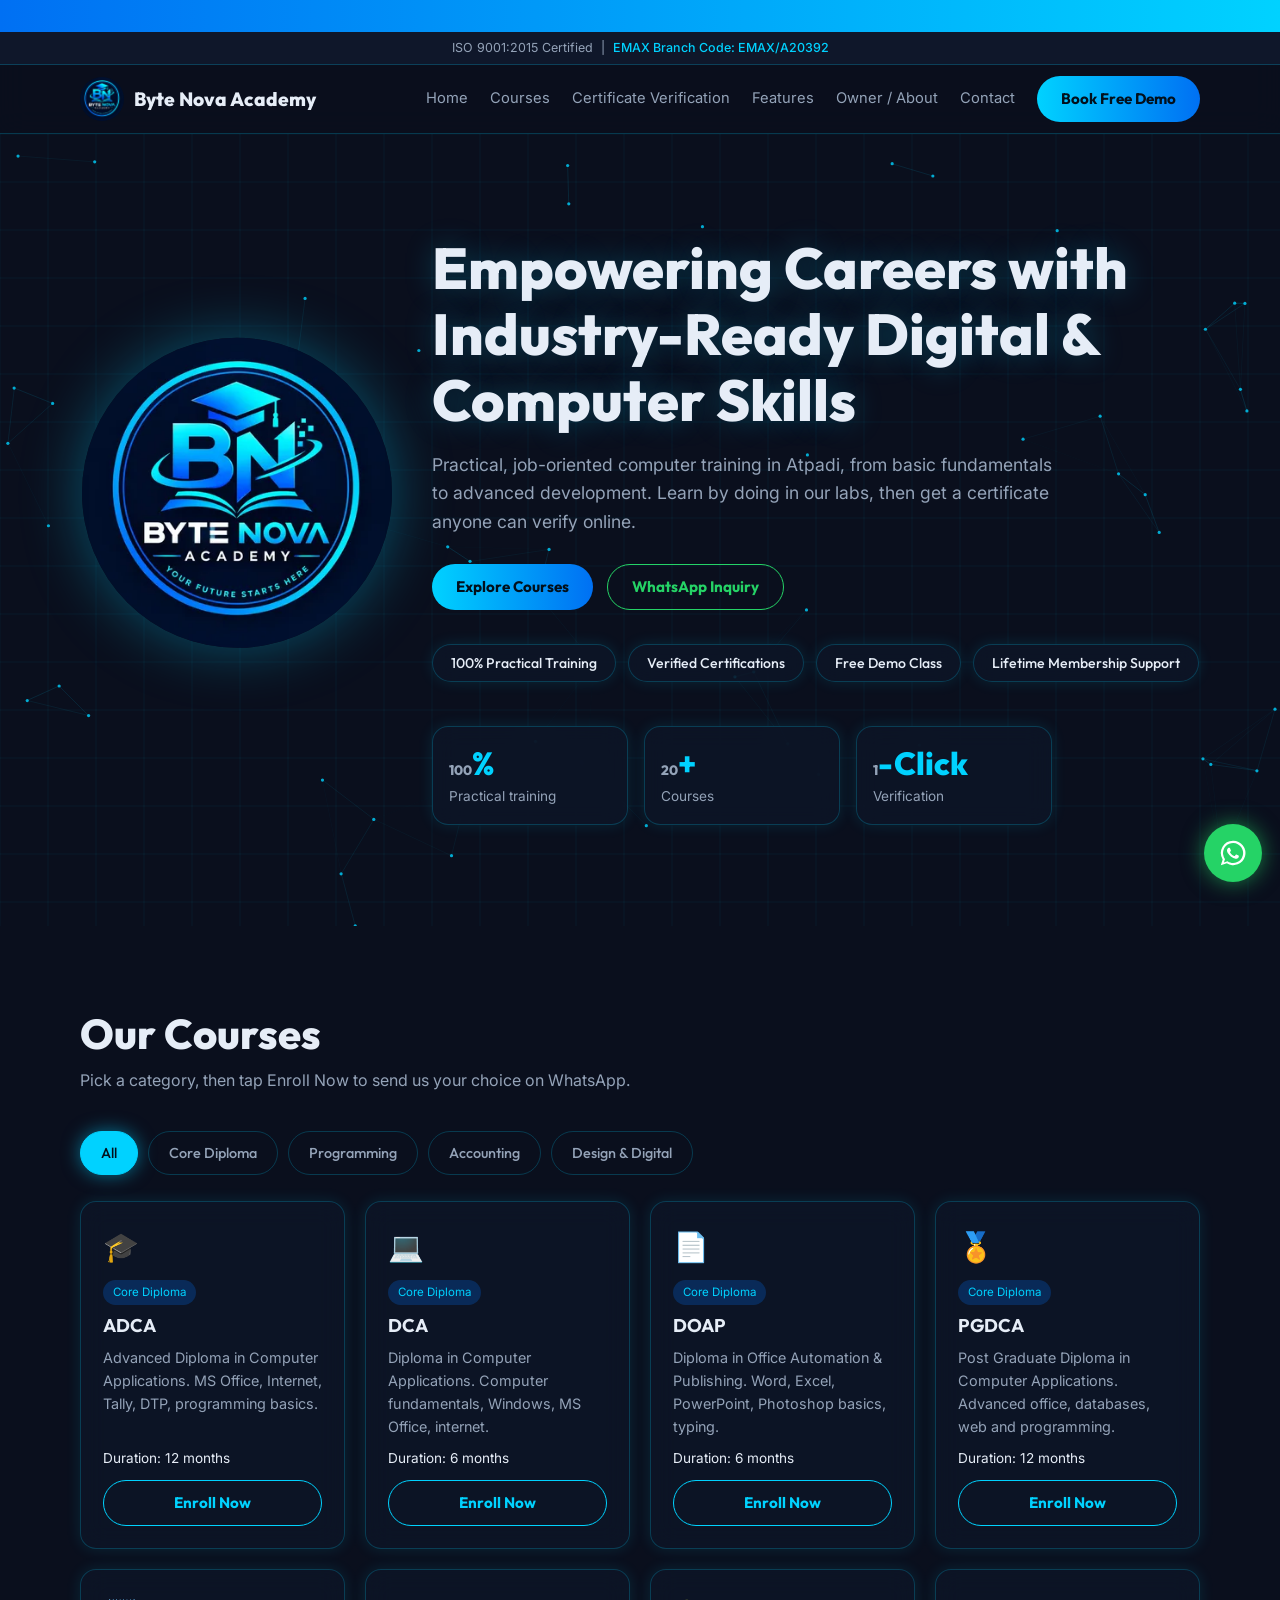
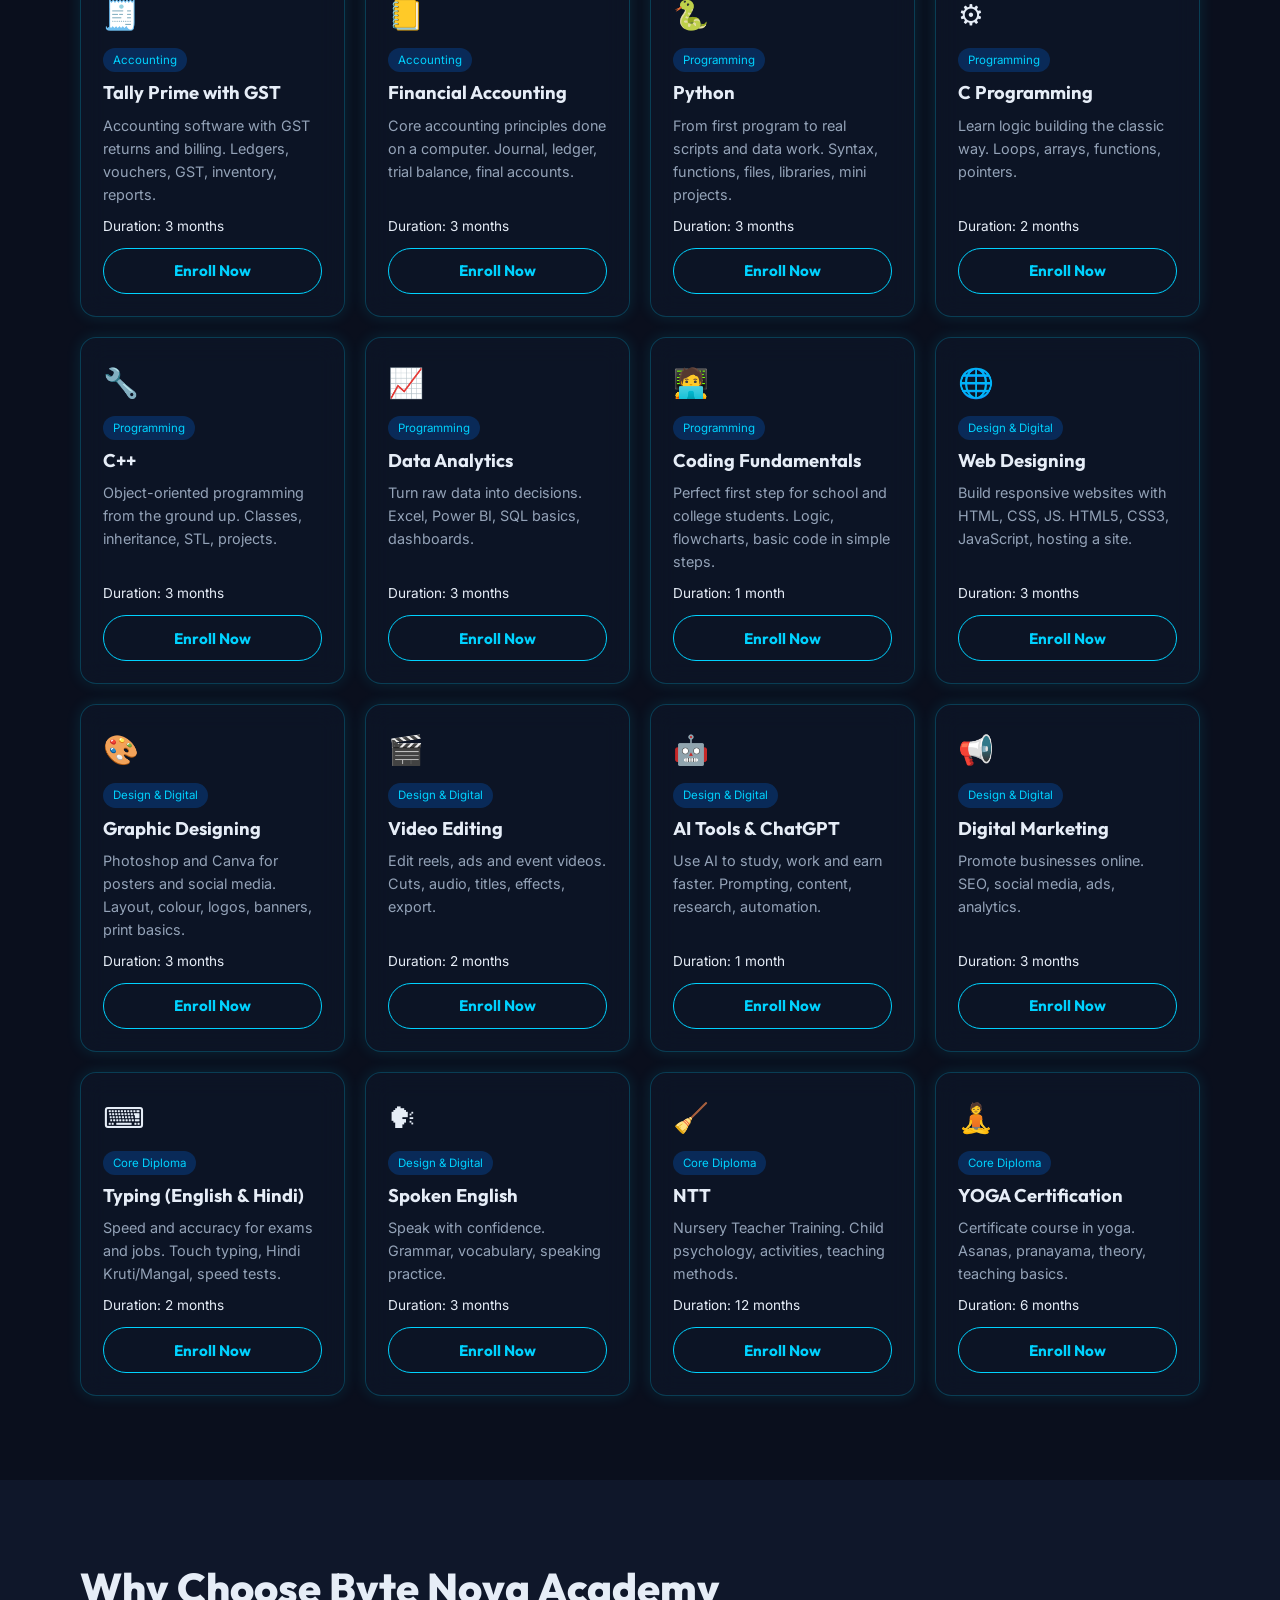
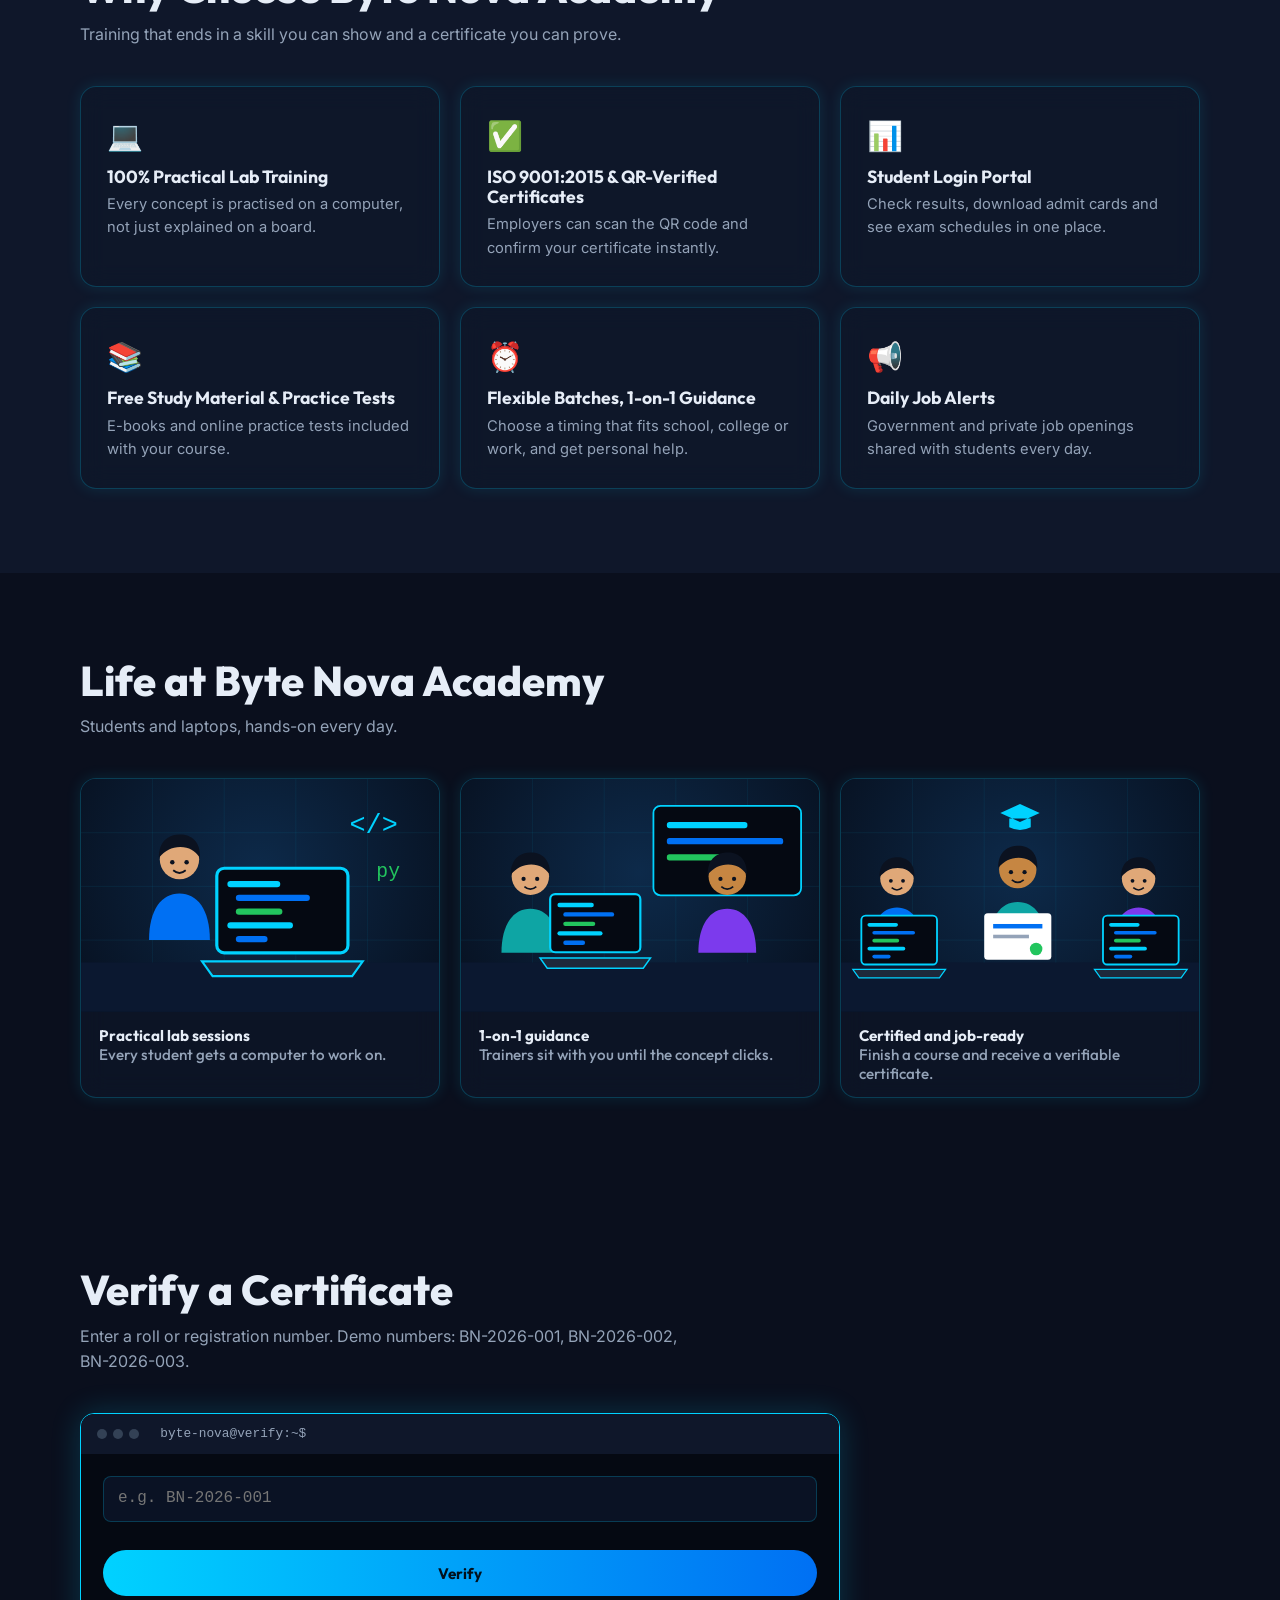
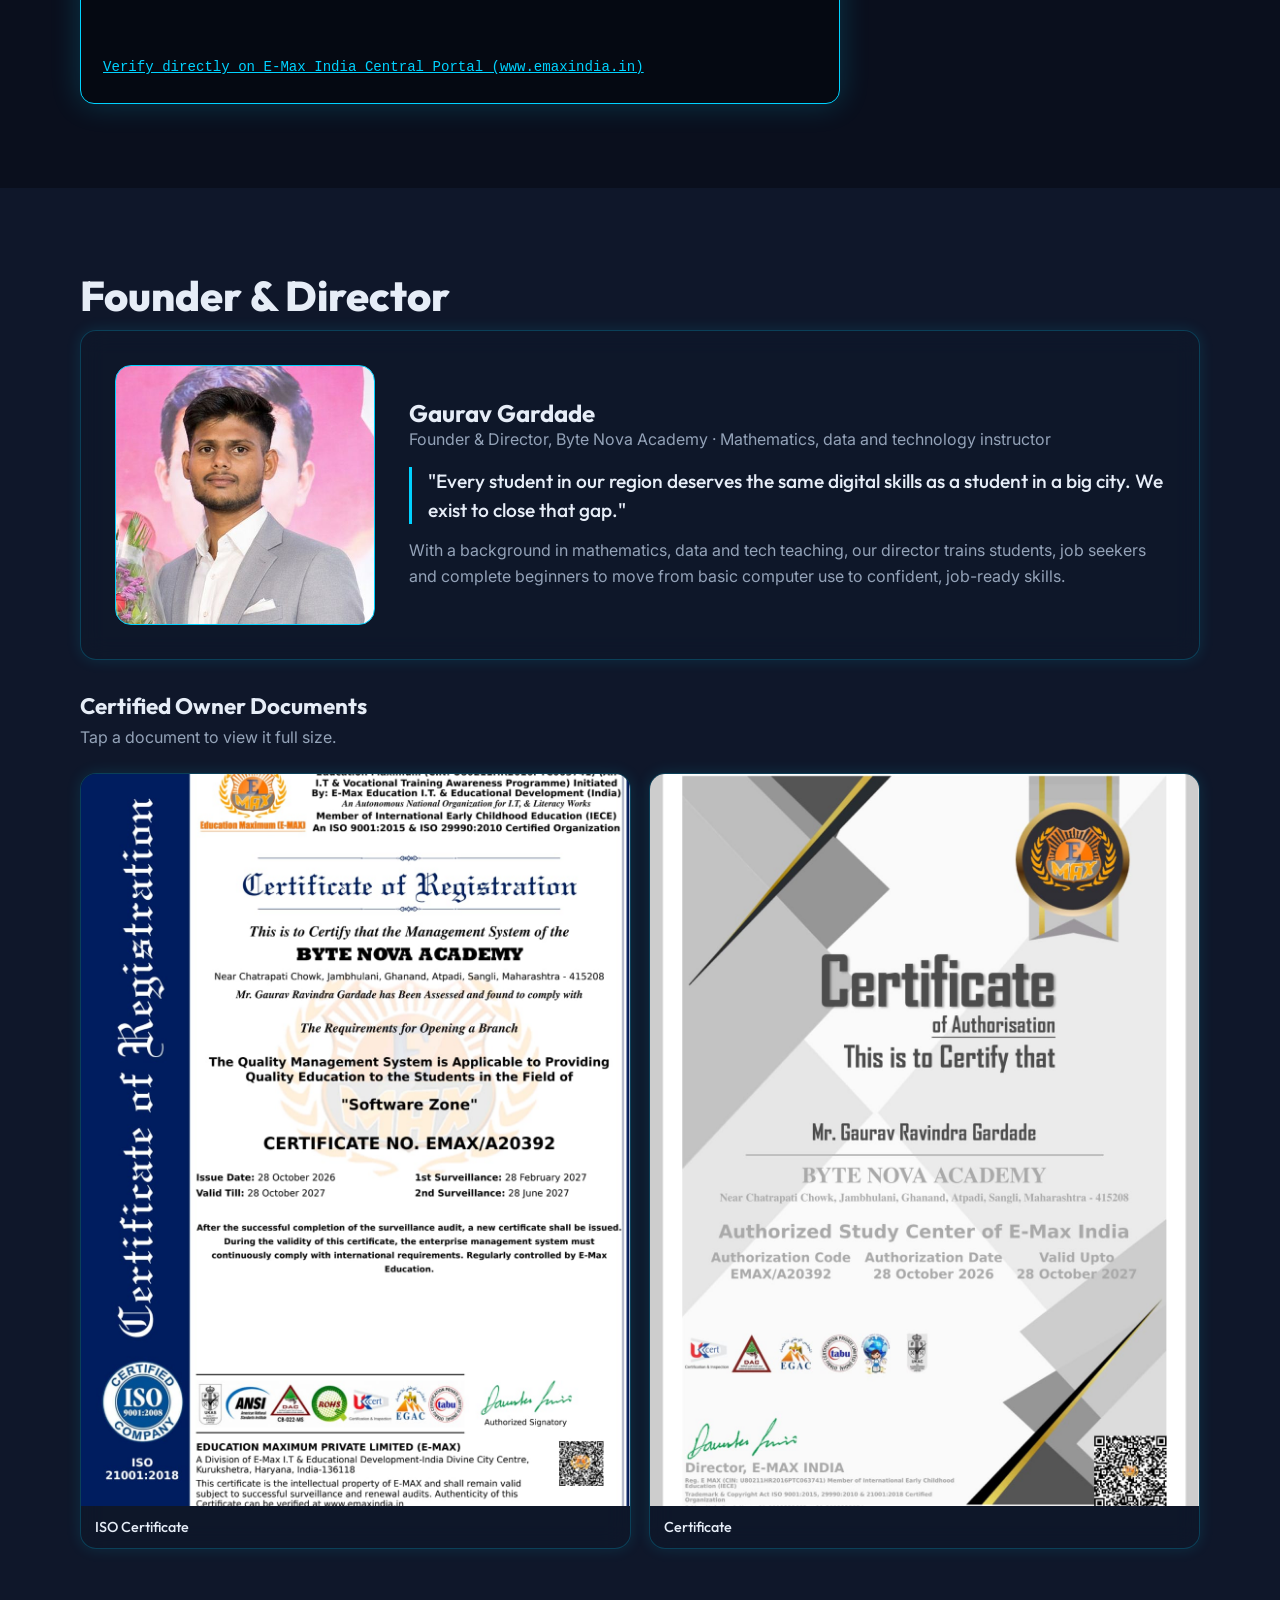
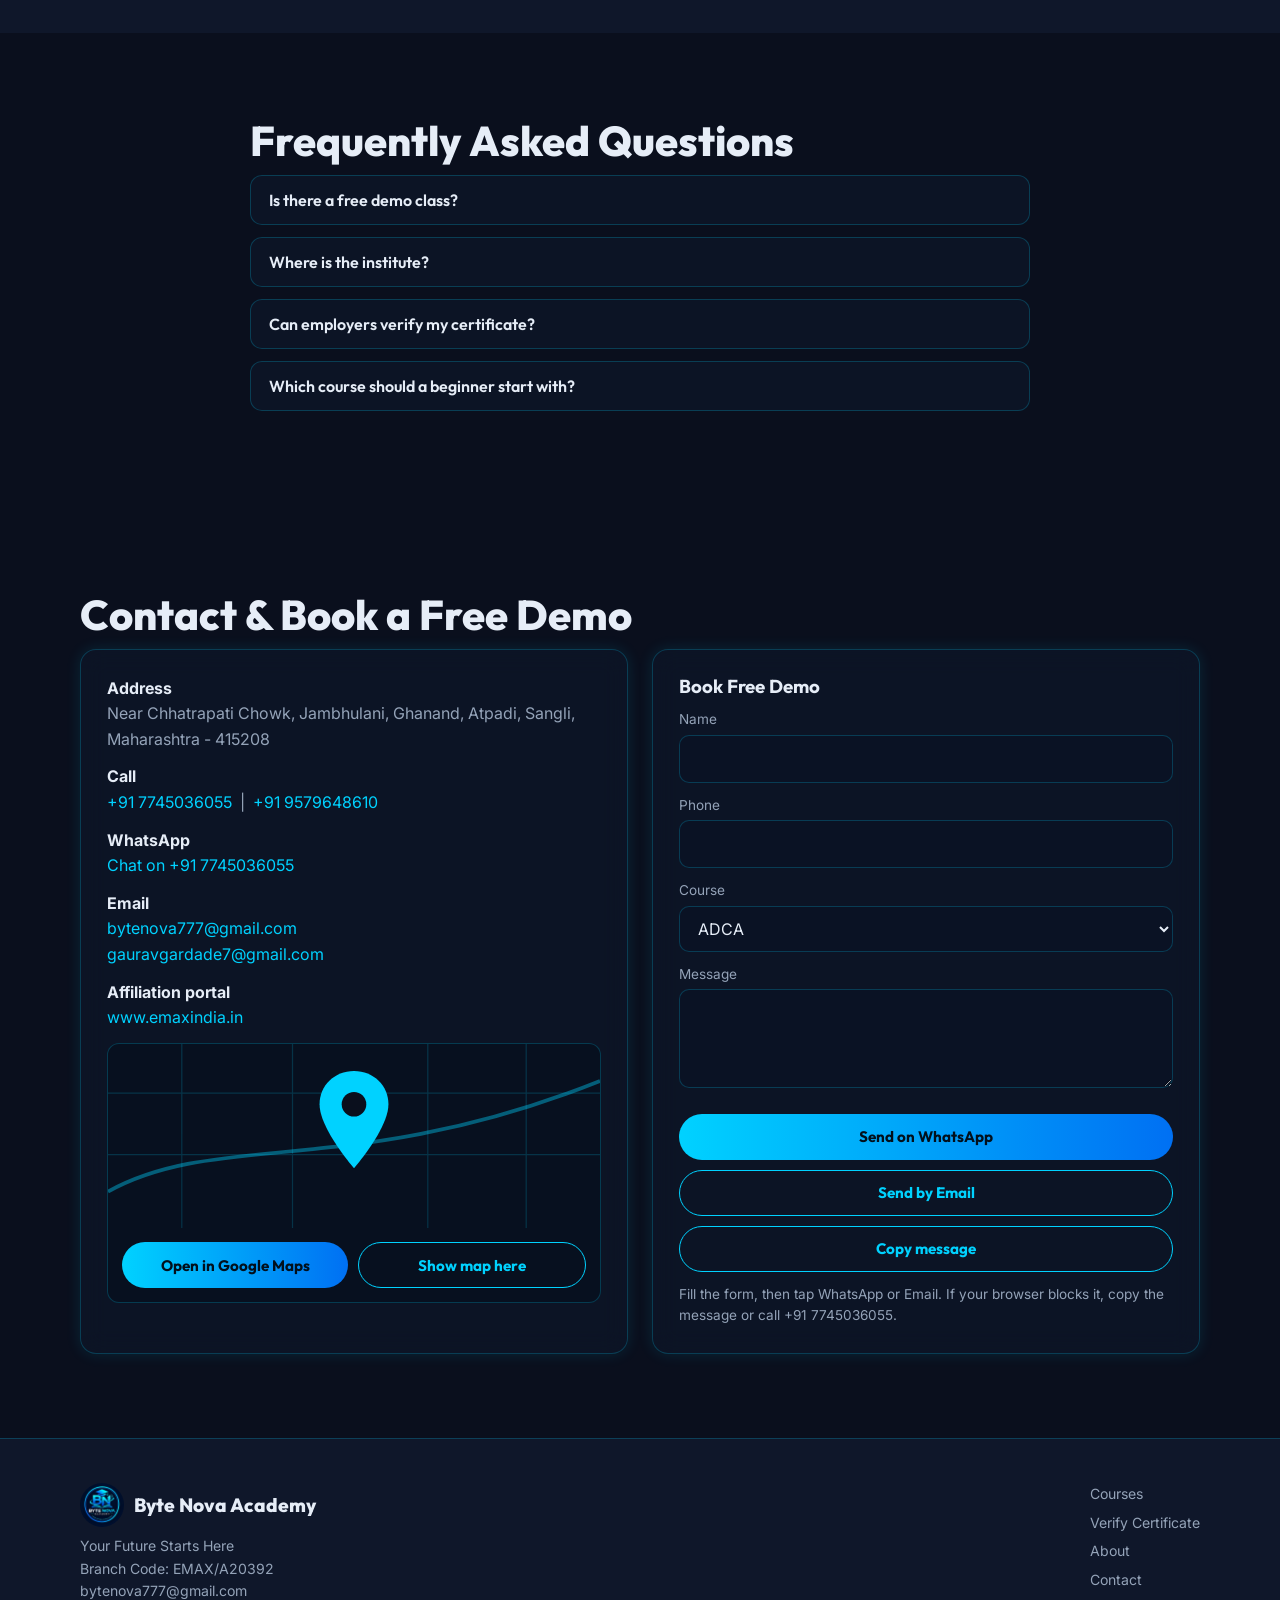
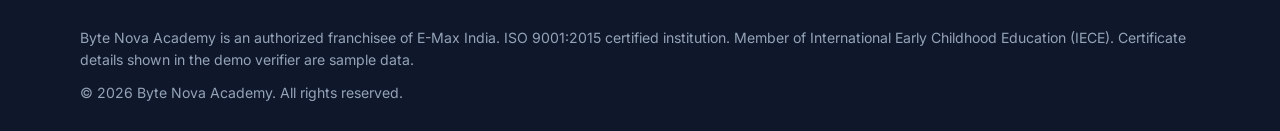
==== index.html @ 03ef6d71 "Update index.html" ====
<!DOCTYPE html>
<html lang="en">
<head>
<meta charset="utf-8">
<meta name="viewport" content="width=device-width, initial-scale=1">
<title>Byte Nova Academy | Computer Courses in Atpadi, Sangli</title>
<meta name="description" content="Byte Nova Academy, authorized E-Max India franchisee in Atpadi, Sangli. ADCA, DCA, Tally, Python, Web Design, Digital Marketing and more. Free demo class.">
<meta name="robots" content="index, follow, max-image-preview:large">
<meta name="keywords" content="Byte Nova Academy, computer institute Atpadi, computer classes Sangli, ADCA, DCA, Tally GST course, Python course, web designing, E-Max India franchise, EMAX/A20392">
<meta name="author" content="Byte Nova Academy">
<meta name="geo.region" content="IN-MH"><meta name="geo.placename" content="Atpadi, Sangli">
<meta name="theme-color" content="#0a0f1d">
<!-- GOOGLE SEARCH CONSOLE: paste the content value from Search Console > Add property > URL prefix > HTML tag -->
<meta name="google-site-verification" content="Pr7QEl2_Z40V494Vmo86W4ati4UQ3uqjABa7WLPa0KI">
<!-- SITE URL is set to your live GitHub Pages address -->
<link rel="canonical" href="https://web-universe7.github.io/byte_nova_academy/">
<meta property="og:type" content="website"><meta property="og:site_name" content="Byte Nova Academy">
<meta property="og:title" content="Byte Nova Academy | Computer Courses in Atpadi, Sangli">
<meta property="og:description" content="ADCA, DCA, Tally, Python, Web Design, Digital Marketing. Free demo class. Authorized E-Max India franchisee.">
<meta property="og:url" content="https://web-universe7.github.io/byte_nova_academy/"><meta property="og:image" content="https://web-universe7.github.io/byte_nova_academy/images/logo.png">
<meta name="twitter:card" content="summary_large_image">
<script type="application/ld+json">{"@context":"https://schema.org","@type":"EducationalOrganization","name":"Byte Nova Academy","alternateName":"E-Max India Branch EMAX/A20392","url":"https://web-universe7.github.io/byte_nova_academy/","logo":"https://web-universe7.github.io/byte_nova_academy/images/logo.png","image":"https://web-universe7.github.io/byte_nova_academy/images/logo.png","founder":{"@type":"Person","name":"Gaurav Gardade","jobTitle":"Founder & Director"},"slogan":"Your Future Starts Here","email":"bytenova777@gmail.com","telephone":["+917745036055","+919579648610"],"address":{"@type":"PostalAddress","streetAddress":"Near Chhatrapati Chowk, Jambhulani, Ghanand","addressLocality":"Atpadi","addressRegion":"Maharashtra","postalCode":"415208","addressCountry":"IN"},"areaServed":["Atpadi","Sangli","Maharashtra"],"sameAs":["https://www.emaxindia.in"]}</script>
<!-- BING WEBMASTER (optional): paste code from Bing Webmaster Tools > Add site > HTML Meta Tag -->
<meta name="msvalidate.01" content="PASTE-YOUR-BING-CODE-HERE">
<meta name="format-detection" content="telephone=yes">
<link rel="alternate" hreflang="en-in" href="https://web-universe7.github.io/byte_nova_academy/">
<script type="application/ld+json">{"@context":"https://schema.org","@type":"FAQPage","mainEntity":[
{"@type":"Question","name":"Is there a free demo class at Byte Nova Academy?","acceptedAnswer":{"@type":"Answer","text":"Yes. Book a free demo class on WhatsApp at +91 7745036055."}},
{"@type":"Question","name":"Where is Byte Nova Academy located?","acceptedAnswer":{"@type":"Answer","text":"Near Chhatrapati Chowk, Jambhulani, Ghanand, Atpadi, Sangli, Maharashtra 415208."}},
{"@type":"Question","name":"Are the certificates verifiable?","acceptedAnswer":{"@type":"Answer","text":"Yes. Certificates are ISO 9001:2015 certified, carry a QR code and can be verified online with the E-Max India portal."}},
{"@type":"Question","name":"Which courses are available?","acceptedAnswer":{"@type":"Answer","text":"ADCA, DCA, DOAP, PGDCA, Tally Prime with GST, Python, C, C++, Web Designing, Graphic Designing, Digital Marketing, Typing, Spoken English, NTT and Yoga."}}]}</script>
<link rel="icon" type="image/png" href="[data-uri]">
<link rel="apple-touch-icon" href="images/logo.png">
<link rel="preconnect" href="https://fonts.googleapis.com">
<link href="https://fonts.googleapis.com/css2?family=Outfit:wght@400;500;700;800&family=Inter:wght@400;500&display=swap" rel="stylesheet">
<style>
/* ===== DESIGN TOKENS: edit colours here ===== */
:root{--founder:url("[data-uri]");--logo:url("[data-uri]");--bg:#0a0f1d;--bg2:#0f172a;--cyan:#00d2ff;--blue:#0070f3;--text:#e6edf7;--mute:#94a3b8;--glass:rgba(15,23,42,.65);--line:rgba(0,210,255,.22)}
*{box-sizing:border-box;margin:0}
html{scroll-behavior:smooth;scroll-padding-top:110px}
body{background:var(--bg);color:var(--text);font:16px/1.6 Inter,system-ui,sans-serif;overflow-x:hidden}
h1,h2,h3,.brand{font-family:Outfit,sans-serif;line-height:1.15}
a{color:inherit;text-decoration:none}
:focus-visible{outline:2px solid var(--cyan);outline-offset:3px}
.wrap{max-width:1160px;margin:0 auto;padding:0 20px}
section{padding:84px 0;position:relative}
.sec-title{font-size:clamp(1.8rem,4vw,2.6rem);font-weight:800;margin-bottom:10px}
.sec-sub{color:var(--mute);max-width:620px;margin-bottom:38px}
.glass{background:var(--glass);backdrop-filter:blur(12px);-webkit-backdrop-filter:blur(12px);border:1px solid var(--line);border-radius:16px;box-shadow:0 0 15px rgba(0,210,255,.12);transition:box-shadow .3s,transform .3s,border-color .3s}
.glass:hover{box-shadow:0 0 28px rgba(0,210,255,.35);border-color:var(--cyan);transform:translateY(-4px)}
.btn{display:inline-flex;align-items:center;justify-content:center;min-height:46px;padding:0 24px;border-radius:999px;font:700 .95rem Outfit,sans-serif;cursor:pointer;border:1px solid var(--cyan);color:var(--cyan);background:transparent;transition:box-shadow .3s,background .3s,color .3s}
.btn:hover{box-shadow:0 0 22px rgba(0,210,255,.55)}
.btn.solid{background:linear-gradient(90deg,var(--cyan),var(--blue));color:#02101c;border:0}
.btn.wa{border-color:#25d366;color:#25d366}.btn.wa:hover{box-shadow:0 0 22px rgba(37,211,102,.5)}
/* Announcement ticker */
.ticker{background:linear-gradient(90deg,var(--blue),var(--cyan));color:#02101c;font:700 .85rem Outfit;overflow:hidden;white-space:nowrap;padding:7px 0}
.ticker span{display:inline-block;padding-left:100%;animation:tick 22s linear infinite}
@keyframes tick{to{transform:translateX(-100%)}}
/* Navbar */
header{position:sticky;top:0;z-index:50;background:rgba(10,15,29,.7);backdrop-filter:blur(14px);-webkit-backdrop-filter:blur(14px);border-bottom:1px solid var(--line)}
.nav{display:flex;align-items:center;justify-content:space-between;height:68px;gap:16px}
.brand{display:flex;align-items:center;gap:10px;font-weight:800;font-size:1.2rem}
/* LOGO: images/logo.png (swap the file to change it everywhere) */
.logo{width:44px;height:44px;border-radius:50%;background:var(--logo) center/cover no-repeat;flex:none;display:inline-block;transition:box-shadow .3s}
.brand:hover .logo{box-shadow:0 0 20px var(--cyan)}
.links{display:flex;gap:22px;align-items:center;font-size:.92rem;color:var(--mute)}
.links a:hover{color:var(--cyan)}
.burger{display:none;background:none;border:1px solid var(--line);color:var(--cyan);width:44px;height:44px;border-radius:10px;font-size:1.3rem;cursor:pointer}
.badges{background:var(--bg2);border-bottom:1px solid var(--line);font-size:.78rem;color:var(--mute);text-align:center;padding:6px 10px}
.badges b{color:var(--cyan);font-weight:500}
@media(max-width:900px){.burger{display:block}.links{display:none;position:absolute;top:68px;left:0;right:0;flex-direction:column;align-items:stretch;background:var(--bg2);padding:16px 20px;border-bottom:1px solid var(--line)}.links.open{display:flex}.links a{padding:10px 0}}
/* Hero */
.hero{min-height:88vh;display:flex;align-items:center;overflow:hidden}
#grid{position:absolute;inset:0;width:100%;height:100%;z-index:0}
.hero .wrap{position:relative;z-index:1}
.emblem{background:var(--logo) center/cover no-repeat;position:absolute;left:20px;top:50%;width:310px;height:310px;border-radius:50%;transform:translateY(-62%);box-shadow:0 0 60px rgba(0,210,255,.35);animation:efloat 6s ease-in-out infinite}
@keyframes efloat{50%{transform:translateY(-68%)}}
@media(max-width:1100px){.emblem{display:none}}
@media(min-width:1101px){.hero .wrap{padding-left:370px}}
.hero h1,.hero p{position:relative}
.hero h1{font-size:clamp(2.2rem,5vw,3.6rem);font-weight:800;max-width:720px;margin-bottom:18px;text-shadow:0 0 30px rgba(0,210,255,.25)}
.hero p{color:var(--mute);max-width:620px;font-size:1.1rem;margin-bottom:28px}
.cta{display:flex;gap:14px;flex-wrap:wrap;margin-bottom:34px}
.pills{display:flex;flex-wrap:wrap;gap:12px}
.pill{padding:9px 18px;border-radius:999px;font:500 .88rem Outfit;animation:float 5s ease-in-out infinite}
.pill:nth-child(2){animation-delay:-1.2s}.pill:nth-child(3){animation-delay:-2.4s}.pill:nth-child(4){animation-delay:-3.6s}
@keyframes float{50%{transform:translateY(-8px)}}
.stats{display:grid;grid-template-columns:repeat(3,1fr);gap:16px;margin-top:44px;max-width:620px}
.stat{padding:16px}.stat b{display:block;font:800 2rem Outfit;color:var(--cyan)}.stat span{color:var(--mute);font-size:.85rem}
/* Courses */
.tabs{display:flex;flex-wrap:wrap;gap:10px;margin-bottom:26px}
.tab{min-height:44px;padding:0 20px;border-radius:999px;border:1px solid var(--line);background:transparent;color:var(--mute);font:500 .9rem Outfit;cursor:pointer;transition:.25s}
.tab:hover{color:var(--cyan)}.tab.on{background:var(--cyan);color:#02101c;border-color:var(--cyan);box-shadow:0 0 18px rgba(0,210,255,.5)}
.cards{display:grid;grid-template-columns:repeat(auto-fill,minmax(260px,1fr));gap:20px}
.course{padding:22px;display:flex;flex-direction:column;gap:10px}
.course.hide{display:none}
.ico{font-size:1.8rem}
.course h3{font-size:1.15rem}
.badge{align-self:flex-start;font-size:.72rem;padding:3px 10px;border-radius:999px;background:rgba(0,112,243,.25);color:var(--cyan)}
.course p{color:var(--mute);font-size:.9rem;flex:1}
.dur{font-size:.85rem;color:var(--text)}
/* Features */
.feat{display:grid;grid-template-columns:repeat(auto-fit,minmax(280px,1fr));gap:20px}
.feat .glass{padding:26px}.feat h3{margin:8px 0 6px;font-size:1.1rem}.feat p{color:var(--mute);font-size:.92rem}
/* Verify terminal */
.term{max-width:760px;background:#050912;border:1px solid var(--cyan);border-radius:14px;box-shadow:0 0 30px rgba(0,210,255,.2);overflow:hidden;font-family:ui-monospace,Menlo,Consolas,monospace}
.term-bar{background:var(--bg2);padding:10px 16px;font-size:.8rem;color:var(--mute);display:flex;gap:6px;align-items:center}
.dot{width:10px;height:10px;border-radius:50%;background:#334155}
.term-body{padding:22px}
.term form{display:flex;gap:10px;flex-wrap:wrap}
.term input{flex:1;min-width:200px;min-height:46px;background:#0a1224;border:1px solid var(--line);border-radius:8px;color:var(--cyan);padding:0 14px;font:inherit}
#vout{margin-top:20px;min-height:24px;font-size:.92rem}
.ok{border:1px solid #22c55e;border-radius:10px;padding:18px;position:relative;animation:pop .4s}
@keyframes pop{from{opacity:0;transform:scale(.97)}}
.ok .tag{display:inline-block;background:#22c55e;color:#02140a;font-weight:700;padding:3px 12px;border-radius:999px;margin-bottom:10px}
.ok dl{display:grid;grid-template-columns:130px 1fr;gap:6px 12px}.ok dt{color:var(--mute)}
.qr{position:absolute;right:16px;top:16px;width:64px;height:64px;border:2px dashed #22c55e;display:grid;place-items:center;font-size:.6rem;color:#22c55e;transform:rotate(-8deg)}
.err{color:#f87171}
.fallback{display:inline-block;margin-top:16px;color:var(--cyan);font-size:.88rem;text-decoration:underline}
/* Founder */
.founder{display:grid;grid-template-columns:260px 1fr;gap:34px;padding:34px;align-items:center}
/* PHOTO: replace .photo with <img src="images/founder.jpg" alt="Founder" class="photo"> */
.photo{width:100%;aspect-ratio:1;border-radius:16px;border:1px solid var(--cyan);background:linear-gradient(135deg,#0f172a,#0b2a4a);display:grid;place-items:center;color:var(--mute);font-size:.85rem;text-align:center;object-fit:cover}
.founder blockquote{font:500 1.2rem/1.5 Outfit;margin:14px 0;border-left:3px solid var(--cyan);padding-left:16px}
.founder p{color:var(--mute)}
@media(max-width:720px){.founder{grid-template-columns:1fr}.photo{max-width:240px}}
/* Contact */
.contact{display:grid;grid-template-columns:1fr 1fr;gap:24px}
@media(max-width:860px){.contact{grid-template-columns:1fr}}
.contact .glass{padding:26px}
.info p{margin-bottom:12px;color:var(--mute)}.info b{color:var(--text)}.info a{color:var(--cyan)}
.map{width:100%;height:220px;border:0;border-radius:12px;margin-top:10px;filter:invert(.9) hue-rotate(180deg)}
label{display:block;font-size:.85rem;color:var(--mute);margin:12px 0 4px}
.f{width:100%;min-height:46px;background:#0a1224;border:1px solid var(--line);border-radius:10px;color:var(--text);padding:10px 14px;font:inherit}
.f:focus{border-color:var(--cyan);box-shadow:0 0 12px rgba(0,210,255,.3);outline:0}
form .btn{margin-top:18px;width:100%}
.mapcard{margin-top:10px;border:1px solid var(--line);border-radius:12px;background:#07101f;overflow:hidden}.mapcard svg{display:block;width:100%;height:auto}.mapcard iframe{display:block;width:100%;height:240px;border:0}.mapbtns{display:flex;gap:10px;flex-wrap:wrap;padding:14px}.mapbtns .btn{flex:1;min-width:150px}
.faq details{background:var(--glass);border:1px solid var(--line);border-radius:12px;margin-bottom:12px;padding:0 18px}.faq summary{cursor:pointer;min-height:48px;display:flex;align-items:center;font:600 1rem Outfit}.faq details[open]{border-color:var(--cyan)}.faq p{color:var(--mute);padding-bottom:16px}

/* Owner documents */
.docs{margin-top:34px}.docs h3{font-size:1.4rem;margin-bottom:6px}.docs .sec-sub{margin-bottom:22px}
.docgrid{display:grid;grid-template-columns:repeat(auto-fit,minmax(210px,1fr));gap:18px}
.doc{padding:0;overflow:hidden;cursor:pointer;text-align:left;color:inherit;font:inherit;width:100%}
.doc .thumb{display:block;width:100%;aspect-ratio:3/4;object-fit:cover;background:#07101f}
.doc .ph{display:grid;place-items:center;aspect-ratio:3/4;padding:14px;text-align:center;font-size:.8rem;color:var(--mute);background:#07101f}
.doc span.cap{display:block;padding:12px 14px;font:500 .9rem Outfit;color:var(--text)}
.lb{position:fixed;inset:0;z-index:100;background:rgba(3,7,16,.92);display:none;align-items:center;justify-content:center;padding:20px}
.lb.open{display:flex}.lb img{max-width:min(94vw,900px);max-height:84vh;border:1px solid var(--cyan);border-radius:10px;box-shadow:0 0 40px rgba(0,210,255,.4)}
.lb button{position:absolute;min-width:46px;min-height:46px;border-radius:50%;border:1px solid var(--cyan);background:rgba(10,15,29,.85);color:var(--cyan);font-size:1.4rem;cursor:pointer}
.lb .x{top:16px;right:16px}.lb .pv{left:14px;top:50%}.lb .nx{right:14px;top:50%}
.lb p{position:absolute;bottom:18px;left:0;right:0;text-align:center;color:var(--text);font:500 .95rem Outfit}
/* Footer + FAB */
footer{border-top:1px solid var(--line);background:var(--bg2);padding:44px 0 28px;font-size:.88rem;color:var(--mute)}
.fgrid{display:flex;justify-content:space-between;gap:30px;flex-wrap:wrap;margin-bottom:24px}
footer a:hover{color:var(--cyan)}footer nav{display:flex;flex-direction:column;gap:6px}
.fab{position:fixed;right:18px;bottom:18px;width:58px;height:58px;border-radius:50%;background:#25d366;display:grid;place-items:center;z-index:60;box-shadow:0 0 22px rgba(37,211,102,.6);animation:pulse 2.4s infinite}
.fab svg{width:30px;height:30px;fill:#fff}
@keyframes pulse{50%{box-shadow:0 0 38px rgba(37,211,102,.95)}}

.gal{display:grid;grid-template-columns:repeat(auto-fit,minmax(280px,1fr));gap:20px}
.gal figure{overflow:hidden}.gal svg{display:block;width:100%;height:auto;background:radial-gradient(circle at 50% 40%,#0d2a4a,#07101f)}
.gal figcaption{padding:14px 18px;font:500 .95rem Outfit;color:var(--mute)}.gal figcaption b{color:var(--text);display:block}
/* Reveal */
.rv{opacity:0;transform:translateY(26px);transition:opacity .7s,transform .7s}.rv.in{opacity:1;transform:none}
@media(prefers-reduced-motion:reduce){*{animation:none!important;transition:none!important}.rv{opacity:1;transform:none}html{scroll-behavior:auto}}
</style>
</head>
<body>
<svg width="0" height="0" style="position:absolute" aria-hidden="true"><defs>
<symbol id="lap" viewBox="0 0 160 110"><rect x="18" y="4" width="124" height="80" rx="7" fill="#050912" stroke="#00d2ff" stroke-width="3"/><rect x="28" y="16" width="50" height="6" rx="3" fill="#00d2ff"/><rect x="36" y="29" width="70" height="6" rx="3" fill="#0070f3"/><rect x="36" y="42" width="44" height="6" rx="3" fill="#22c55e"/><rect x="28" y="55" width="62" height="6" rx="3" fill="#00d2ff"/><rect x="36" y="68" width="30" height="6" rx="3" fill="#0070f3"/><path d="M4 92h152l-10 14H14z" fill="#1e293b" stroke="#00d2ff" stroke-width="2"/></symbol>
<symbol id="stu" viewBox="0 0 100 130"><path d="M16 130c0-34 14-52 34-52s34 18 34 52z" fill="var(--sh,#0070f3)"/><circle cx="50" cy="40" r="22" fill="var(--sk,#e0a878)"/><path d="M27 38c0-20 12-26 24-26s23 8 22 26c-6-8-12-12-22-12s-17 4-24 12z" fill="#0b1220"/><circle cx="42" cy="43" r="2.500" fill="#0b1220"/><circle cx="58" cy="43" r="2.500" fill="#0b1220"/><path d="M43 52q7 6 14 0" stroke="#0b1220" stroke-width="2" fill="none"/></symbol>
</defs></svg>

<div class="ticker" aria-label="Announcement"><span>Admissions Open! Free Demo Classes Available. Enroll Now! &nbsp;&nbsp;&bull;&nbsp;&nbsp; Admissions Open! Free Demo Classes Available. Enroll Now!</span></div>

<header>
  <div class="badges">ISO 9001:2015 Certified &nbsp;|&nbsp; <b>EMAX Branch Code: EMAX/A20392</b></div>
  <div class="wrap nav">
    <a href="#home" class="brand"><span class="logo" role="img" aria-label="Byte Nova Academy logo"></span>Byte Nova Academy</a>
    <button class="burger" id="burger" aria-label="Open menu" aria-expanded="false">&#9776;</button>
    <nav class="links" id="links">
      <a href="#home">Home</a><a href="#courses">Courses</a><a href="#verify">Certificate Verification</a><a href="#features">Features</a><a href="#about">Owner / About</a><a href="#contact">Contact</a>
      <a href="#contact" class="btn solid">Book Free Demo</a>
    </nav>
  </div>
</header>

<main>
<section class="hero" id="home">
  <canvas id="grid" aria-hidden="true"></canvas>
  <div class="wrap">
    <div class="emblem" role="img" aria-label="Byte Nova Academy emblem"></div>
    <h1>Empowering Careers with Industry-Ready Digital &amp; Computer Skills</h1>
    <p>Practical, job-oriented computer training in Atpadi, from basic fundamentals to advanced development. Learn by doing in our labs, then get a certificate anyone can verify online.</p>
    <div class="cta">
      <a href="#courses" class="btn solid">Explore Courses</a>
      <!-- WHATSAPP NUMBER: change 917745036055 (country code + number, no +) -->
      <a href="https://wa.me/917745036055?text=Hi%20Byte%20Nova%20Academy" class="btn wa" target="_blank" rel="noopener">WhatsApp Inquiry</a>
    </div>
    <div class="pills">
      <span class="pill glass">100% Practical Training</span><span class="pill glass">Verified Certifications</span><span class="pill glass">Free Demo Class</span><span class="pill glass">Lifetime Membership Support</span>
    </div>
    <div class="stats">
      <div class="stat glass"><b><span data-n="100">0</span>%</b><span>Practical training</span></div>
      <div class="stat glass"><b><span data-n="20">0</span>+</b><span>Courses</span></div>
      <div class="stat glass"><b><span data-n="1">0</span>-Click</b><span>Verification</span></div>
    </div>
  </div>
</section>

<section id="courses">
  <div class="wrap">
    <h2 class="sec-title rv">Our Courses</h2>
    <p class="sec-sub rv">Pick a category, then tap Enroll Now to send us your choice on WhatsApp.</p>
    <div class="tabs rv" role="tablist" id="tabs">
      <button class="tab on" data-f="all">All</button><button class="tab" data-f="core">Core Diploma</button><button class="tab" data-f="prog">Programming</button><button class="tab" data-f="acc">Accounting</button><button class="tab" data-f="design">Design &amp; Digital</button>
    </div>
    <div class="cards" id="cards"></div>
  </div>
</section>

<section id="features" style="background:var(--bg2)">
  <div class="wrap">
    <h2 class="sec-title rv">Why Choose Byte Nova Academy</h2>
    <p class="sec-sub rv">Training that ends in a skill you can show and a certificate you can prove.</p>
    <div class="feat">
      <div class="glass rv"><span class="ico">&#128187;</span><h3>100% Practical Lab Training</h3><p>Every concept is practised on a computer, not just explained on a board.</p></div>
      <div class="glass rv"><span class="ico">&#9989;</span><h3>ISO 9001:2015 &amp; QR-Verified Certificates</h3><p>Employers can scan the QR code and confirm your certificate instantly.</p></div>
      <div class="glass rv"><span class="ico">&#128202;</span><h3>Student Login Portal</h3><p>Check results, download admit cards and see exam schedules in one place.</p></div>
      <div class="glass rv"><span class="ico">&#128218;</span><h3>Free Study Material &amp; Practice Tests</h3><p>E-books and online practice tests included with your course.</p></div>
      <div class="glass rv"><span class="ico">&#9200;</span><h3>Flexible Batches, 1-on-1 Guidance</h3><p>Choose a timing that fits school, college or work, and get personal help.</p></div>
      <div class="glass rv"><span class="ico">&#128226;</span><h3>Daily Job Alerts</h3><p>Government and private job openings shared with students every day.</p></div>
    </div>
  </div>
</section>

<section id="gallery">
  <div class="wrap">
    <h2 class="sec-title rv">Life at Byte Nova Academy</h2>
    <p class="sec-sub rv">Students and laptops, hands-on every day. <!-- PHOTOS: replace each <svg> below with <img src="images/lab1.jpg" alt="..." style="width:100%;display:block"> using your real lab photos --></p>
    <div class="gal">
      <figure class="glass rv">
        <svg viewBox="0 0 400 260" role="img" aria-label="Student coding on a laptop"><g stroke="#00d2ff" stroke-opacity=".08"><path d="M0 60h400M0 120h400M0 180h400M80 0v260M160 0v260M240 0v260M320 0v260"/></g>
        <rect x="0" y="205" width="400" height="55" fill="#0b1830"/><use href="#stu" x="60" y="50" width="100" height="130" style="--sh:#0070f3"/><use href="#lap" x="130" y="95" width="190" height="130"/><text x="300" y="60" fill="#00d2ff" font-size="30" font-family="monospace">&lt;/&gt;</text><text x="330" y="110" fill="#22c55e" font-size="22" font-family="monospace">py</text></svg>
        <figcaption><b>Practical lab sessions</b>Every student gets a computer to work on.</figcaption>
      </figure>
      <figure class="glass rv">
        <svg viewBox="0 0 400 260" role="img" aria-label="Teacher guiding a student"><g stroke="#00d2ff" stroke-opacity=".08"><path d="M0 60h400M0 120h400M0 180h400M80 0v260M160 0v260M240 0v260M320 0v260"/></g>
        <rect x="0" y="205" width="400" height="55" fill="#0b1830"/><rect x="215" y="30" width="165" height="100" rx="8" fill="#050912" stroke="#00d2ff" stroke-width="2"/><rect x="230" y="48" width="90" height="7" rx="3" fill="#00d2ff"/><rect x="230" y="66" width="130" height="7" rx="3" fill="#0070f3"/><rect x="230" y="84" width="70" height="7" rx="3" fill="#22c55e"/><use href="#stu" x="30" y="70" width="95" height="125" style="--sh:#0ea5a4"/><use href="#lap" x="85" y="125" width="130" height="90"/><use href="#stu" x="250" y="70" width="95" height="125" style="--sh:#7c3aed;--sk:#c68642"/></svg>
        <figcaption><b>1-on-1 guidance</b>Trainers sit with you until the concept clicks.</figcaption>
      </figure>
      <figure class="glass rv">
        <svg viewBox="0 0 400 260" role="img" aria-label="Students with laptops and a certificate"><g stroke="#00d2ff" stroke-opacity=".08"><path d="M0 60h400M0 120h400M0 180h400M80 0v260M160 0v260M240 0v260M320 0v260"/></g>
        <rect x="0" y="205" width="400" height="55" fill="#0b1830"/><use href="#stu" x="20" y="75" width="85" height="115" style="--sh:#0070f3"/><use href="#stu" x="150" y="60" width="95" height="130" style="--sh:#0ea5a4;--sk:#c68642"/><use href="#stu" x="290" y="75" width="85" height="115" style="--sh:#7c3aed"/><use href="#lap" x="10" y="150" width="110" height="75"/><use href="#lap" x="280" y="150" width="110" height="75"/><rect x="160" y="150" width="75" height="52" rx="4" fill="#fff"/><rect x="170" y="162" width="55" height="5" fill="#0070f3"/><rect x="170" y="174" width="40" height="4" fill="#94a3b8"/><circle cx="218" cy="190" r="7" fill="#22c55e"/><path d="M178 38l22-10 22 10-22 10zM188 44v10q12 6 24 0V44" fill="#00d2ff"/></svg>
        <figcaption><b>Certified and job-ready</b>Finish a course and receive a verifiable certificate.</figcaption>
      </figure>
    </div>
  </div>
</section>

<section id="verify">
  <div class="wrap">
    <h2 class="sec-title rv">Verify a Certificate</h2>
    <p class="sec-sub rv">Enter a roll or registration number. Demo numbers: BN-2026-001, BN-2026-002, BN-2026-003.</p>
    <div class="term rv">
      <div class="term-bar"><i class="dot"></i><i class="dot"></i><i class="dot"></i>&nbsp; byte-nova@verify:~$</div>
      <div class="term-body">
        <form id="vform">
          <input id="vin" placeholder="e.g. BN-2026-001" aria-label="Roll or certificate registration number" autocomplete="off" required>
          <button class="btn solid" type="submit">Verify</button>
        </form>
        <div id="vout" aria-live="polite"></div>
        <a class="fallback" href="https://www.emaxindia.in" target="_blank" rel="noopener">Verify directly on E-Max India Central Portal (www.emaxindia.in)</a>
      </div>
    </div>
  </div>
</section>

<section id="about" style="background:var(--bg2)">
  <div class="wrap">
    <h2 class="sec-title rv">Founder &amp; Director</h2>
    <div class="glass founder rv">
      <!-- PHOTO: images/founder.jpg is the same picture; swap the file or the --founder variable -->
      <div class="photo" role="img" aria-label="Gaurav, Founder and Director of Byte Nova Academy" style="background:var(--founder) center top/cover no-repeat"></div>
      <div>
        <h3 style="font-size:1.5rem">Gaurav Gardade</h3>
        <p>Founder &amp; Director, Byte Nova Academy &middot; Mathematics, data and technology instructor</p>
        <blockquote>"Every student in our region deserves the same digital skills as a student in a big city. We exist to close that gap."</blockquote>
        <!-- EDIT: replace this paragraph with the director's real credentials -->
        <p>With a background in mathematics, data and tech teaching, our director trains students, job seekers and complete beginners to move from basic computer use to confident, job-ready skills.</p>
      </div>
    </div>
    <!-- OWNER DOCUMENTS: files go in the images folder. Edit file names and captions in DOCS (script at the bottom) -->
    <div class="docs rv">
      <h3>Certified Owner Documents</h3>
      <p class="sec-sub">Tap a document to view it full size.</p>
      <div class="docgrid" id="docgrid"></div>
    </div>
  </div>
</section>

<section id="faq">
  <div class="wrap" style="max-width:820px">
    <h2 class="sec-title rv">Frequently Asked Questions</h2>
    <div class="faq rv">
      <details><summary>Is there a free demo class?</summary><p>Yes. Use the Book Free Demo form below or message us on WhatsApp at +91 7745036055.</p></details>
      <details><summary>Where is the institute?</summary><p>Near Chhatrapati Chowk, Jambhulani, Ghanand, Atpadi, Sangli, Maharashtra 415208.</p></details>
      <details><summary>Can employers verify my certificate?</summary><p>Yes. Enter your registration number in the verifier above, or use the E-Max India central portal at www.emaxindia.in.</p></details>
      <details><summary>Which course should a beginner start with?</summary><p>DCA or Coding Fundamentals are the usual starting points. We will guide you in your free demo.</p></details>
    </div>
  </div>
</section>

<section id="contact">
  <div class="wrap">
    <h2 class="sec-title rv">Contact &amp; Book a Free Demo</h2>
    <div class="contact">
      <div class="glass info rv">
        <p><b>Address</b><br>Near Chhatrapati Chowk, Jambhulani, Ghanand, Atpadi, Sangli, Maharashtra - 415208</p>
        <!-- PHONE NUMBERS: edit tel: and wa.me links -->
        <p><b>Call</b><br><a href="tel:+917745036055">+91 7745036055</a> &nbsp;|&nbsp; <a href="tel:+919579648610">+91 9579648610</a></p>
        <p><b>WhatsApp</b><br><a href="https://wa.me/917745036055?text=Hi%20Byte%20Nova%20Academy" target="_blank" rel="noopener">Chat on +91 7745036055</a></p>
        <p><b>Email</b><br><a href="mailto:bytenova777@gmail.com">bytenova777@gmail.com</a><br><a href="mailto:gauravgardade7@gmail.com">gauravgardade7@gmail.com</a></p>
        <p><b>Affiliation portal</b><br><a href="https://www.emaxindia.in" target="_blank" rel="noopener">www.emaxindia.in</a></p>
        <!-- MAP: edit MAPQ in the script for an exact pin (paste your Google Maps place name or address) -->
        <div class="mapcard" id="mapbox">
          <svg viewBox="0 0 400 150" aria-hidden="true"><g stroke="#00d2ff" stroke-opacity=".18" fill="none"><path d="M0 40h400M0 90h400M60 0v150M150 0v150M260 0v150M340 0v150"/><path d="M0 120C90 70 200 110 400 30" stroke-opacity=".4" stroke-width="3"/></g><path d="M200 22c-16 0-28 12-28 27 0 20 28 52 28 52s28-32 28-52c0-15-12-27-28-27z" fill="#00d2ff"/><circle cx="200" cy="49" r="10" fill="#0a0f1d"/></svg>
          <div class="mapbtns"><a class="btn solid" id="maplink" href="https://www.google.com/maps/search/?api=1&query=Atpadi+Sangli+Maharashtra" target="_blank" rel="noopener">Open in Google Maps</a><button class="btn" type="button" id="mapshow">Show map here</button></div>
        </div>
      </div>
      <form class="glass rv" id="demo">
        <h3>Book Free Demo</h3>
        <label for="n">Name</label><input class="f" id="n" required>
        <label for="p">Phone</label><input class="f" id="p" type="tel" pattern="[0-9+ ]{10,14}" required>
        <label for="c">Course</label><select class="f" id="c"></select>
        <label for="m">Message</label><textarea class="f" id="m" rows="3"></textarea>
        <a class="btn solid" id="wabtn" href="https://wa.me/917745036055" target="_blank" rel="noopener">Send on WhatsApp</a>
        <a class="btn" id="mailbtn" href="mailto:bytenova777@gmail.com" target="_blank" rel="noopener" style="margin-top:10px">Send by Email</a>
        <button class="btn" type="button" id="cp" style="margin-top:10px">Copy message</button>
        <p id="fb" aria-live="polite" style="margin-top:12px;font-size:.85rem;color:var(--mute)">Fill the form, then tap WhatsApp or Email. If your browser blocks it, copy the message or call +91 7745036055.</p>
      </form>
    </div>
  </div>
</section>
</main>

<footer>
  <div class="wrap">
    <div class="fgrid">
      <div><div class="brand" style="color:var(--text)"><span class="logo" role="img" aria-label="Byte Nova Academy logo"></span>Byte Nova Academy</div><p style="margin-top:8px">Your Future Starts Here<br>Branch Code: EMAX/A20392<br><a href="mailto:bytenova777@gmail.com">bytenova777@gmail.com</a></p></div>
      <nav><a href="#courses">Courses</a><a href="#verify">Verify Certificate</a><a href="#about">About</a><a href="#contact">Contact</a></nav>
    </div>
    <p>Byte Nova Academy is an authorized franchisee of E-Max India. ISO 9001:2015 certified institution. Member of International Early Childhood Education (IECE). Certificate details shown in the demo verifier are sample data.</p>
    <p style="margin-top:10px">&copy; <span id="yr"></span> Byte Nova Academy. All rights reserved.</p>
  </div>
</footer>

<a class="fab" href="https://wa.me/917745036055?text=Hi%20Byte%20Nova%20Academy" target="_blank" rel="noopener" aria-label="Chat on WhatsApp">
  <svg viewBox="0 0 32 32"><path d="M16 3a13 13 0 0 0-11 19.8L3 29l6.4-2A13 13 0 1 0 16 3zm0 23.7c-2 0-3.9-.6-5.5-1.600l-.4-.2-3.800 1.200 1.200-3.700-.3-.4A10.700 10.700 0 1 1 16 26.700zm5.900-8c-.3-.2-1.900-.9-2.200-1-.3-.1-.5-.2-.7.200-.2.300-.8 1-1 1.200-.2.200-.4.200-.7.100-1.900-.9-3.100-1.700-4.400-3.800-.3-.6.300-.5.900-1.700.1-.2 0-.4 0-.5l-1-2.300c-.3-.6-.5-.5-.7-.5h-.6c-.2 0-.5.100-.8.400-.3.300-1.100 1.100-1.100 2.600s1.100 3 1.300 3.200c.2.200 2.200 3.400 5.300 4.700 2 .8 2.700.9 3.700.7.600-.1 1.900-.8 2.100-1.500.3-.7.3-1.400.2-1.500-.1-.1-.3-.2-.6-.4z"/></svg>
</a>

<div class="lb" id="lb" role="dialog" aria-modal="true" aria-label="Document viewer">
  <button class="x" id="lbx" aria-label="Close">&times;</button><button class="pv" id="lbp" aria-label="Previous">&#8249;</button><button class="nx" id="lbn" aria-label="Next">&#8250;</button>
  <img id="lbi" alt=""><p id="lbc"></p>
</div>

<script>
/* ===== COURSE DATA: edit/add courses here. cat = core | prog | acc | design ===== */
const COURSES=[
["&#127891;","ADCA","core","Advanced Diploma in Computer Applications","12 months","MS Office, Internet, Tally, DTP, programming basics."],
["&#128187;","DCA","core","Diploma in Computer Applications","6 months","Computer fundamentals, Windows, MS Office, internet."],
["&#128196;","DOAP","core","Diploma in Office Automation & Publishing","6 months","Word, Excel, PowerPoint, Photoshop basics, typing."],
["&#127941;","PGDCA","core","Post Graduate Diploma in Computer Applications","12 months","Advanced office, databases, web and programming."],
["&#129534;","Tally Prime with GST","acc","Accounting software with GST returns and billing","3 months","Ledgers, vouchers, GST, inventory, reports."],
["&#128210;","Financial Accounting","acc","Core accounting principles done on a computer","3 months","Journal, ledger, trial balance, final accounts."],
["&#128013;","Python","prog","From first program to real scripts and data work","3 months","Syntax, functions, files, libraries, mini projects."],
["&#9881;","C Programming","prog","Learn logic building the classic way","2 months","Loops, arrays, functions, pointers."],
["&#128295;","C++","prog","Object-oriented programming from the ground up","3 months","Classes, inheritance, STL, projects."],
["&#128200;","Data Analytics","prog","Turn raw data into decisions","3 months","Excel, Power BI, SQL basics, dashboards."],
["&#129489;&#8205;&#128187;","Coding Fundamentals","prog","Perfect first step for school and college students","1 month","Logic, flowcharts, basic code in simple steps."],
["&#127760;","Web Designing","design","Build responsive websites with HTML, CSS, JS","3 months","HTML5, CSS3, JavaScript, hosting a site."],
["&#127912;","Graphic Designing","design","Photoshop and Canva for posters and social media","3 months","Layout, colour, logos, banners, print basics."],
["&#127916;","Video Editing","design","Edit reels, ads and event videos","2 months","Cuts, audio, titles, effects, export."],
["&#129302;","AI Tools & ChatGPT","design","Use AI to study, work and earn faster","1 month","Prompting, content, research, automation."],
["&#128226;","Digital Marketing","design","Promote businesses online","3 months","SEO, social media, ads, analytics."],
["&#9000;","Typing (English & Hindi)","core","Speed and accuracy for exams and jobs","2 months","Touch typing, Hindi Kruti/Mangal, speed tests."],
["&#128483;","Spoken English","design","Speak with confidence","3 months","Grammar, vocabulary, speaking practice."],
["&#129529;","NTT","core","Nursery Teacher Training","12 months","Child psychology, activities, teaching methods."],
["&#129496;","YOGA Certification","core","Certificate course in yoga","6 months","Asanas, pranayama, theory, teaching basics."]
];
const WA="917745036055";
const cards=document.getElementById("cards"),sel=document.getElementById("c");
COURSES.forEach(c=>{
  cards.insertAdjacentHTML("beforeend",`<article class="glass course rv" data-c="${c[2]}"><span class="ico">${c[0]}</span><span class="badge">${{core:"Core Diploma",prog:"Programming",acc:"Accounting",design:"Design & Digital"}[c[2]]}</span><h3>${c[1]}</h3><p>${c[3]}. ${c[5]}</p><span class="dur">Duration: ${c[4]}</span><a class="btn" href="https://wa.me/${WA}?text=${encodeURIComponent("Hi Byte Nova Academy, I want to enroll in "+c[1].replace(/&amp;/g,"&"))}" target="_blank" rel="noopener">Enroll Now</a></article>`);
  sel.insertAdjacentHTML("beforeend",`<option>${c[1]}</option>`);
});
document.getElementById("tabs").addEventListener("click",e=>{
  const t=e.target.closest(".tab");if(!t)return;
  document.querySelectorAll(".tab").forEach(b=>b.classList.toggle("on",b===t));
  document.querySelectorAll(".course").forEach(el=>el.classList.toggle("hide",t.dataset.f!=="all"&&el.dataset.c!==t.dataset.f));
});
/* Mobile menu */
const burger=document.getElementById("burger"),links=document.getElementById("links");
burger.onclick=()=>burger.setAttribute("aria-expanded",links.classList.toggle("open"));
links.addEventListener("click",e=>{if(e.target.tagName==="A")links.classList.remove("open")});
/* ===== MOCK CERTIFICATE DATABASE: replace with real records or an API later ===== */
const CERTS={
"BN-2026-001":{name:"Rahul Patil",course:"ADCA",grade:"A+ (87%)",date:"12 Jan 2026"},
"BN-2026-002":{name:"Sneha Jadhav",course:"Tally Prime with GST",grade:"A (81%)",date:"28 Feb 2026"},
"BN-2026-003":{name:"Amit Shinde",course:"Python",grade:"A+ (90%)",date:"15 Mar 2026"}};
document.getElementById("vform").addEventListener("submit",e=>{
  e.preventDefault();
  const id=document.getElementById("vin").value.trim().toUpperCase(),o=document.getElementById("vout"),r=CERTS[id];
  o.innerHTML=r?`<div class="ok"><div class="qr">QR<br>STAMP</div><span class="tag">VERIFIED OFFICIAL</span><dl><dt>Registration</dt><dd>${id}</dd><dt>Student</dt><dd>${r.name}</dd><dt>Course</dt><dd>${r.course}</dd><dt>Grade</dt><dd>${r.grade}</dd><dt>Issue date</dt><dd>${r.date}</dd><dt>Branch code</dt><dd>EMAX/A20392</dd></dl></div>`
  :`<span class="err">No record found for "${id.replace(/</g,"")}". Check the number and try again, or use the E-Max India portal below.</span>`;
});
/* Demo form: real links (WhatsApp / Email / Copy). EMAILS: edit MAIL */
const MAIL="bytenova777@gmail.com,gauravgardade7@gmail.com";
const form=document.getElementById("demo"),fb=document.getElementById("fb"),wab=document.getElementById("wabtn"),mb=document.getElementById("mailbtn");
const val=i=>document.getElementById(i).value.trim();
const msg=()=>`Hi Byte Nova Academy, I want a free demo.\nName: ${val("n")}\nPhone: ${val("p")}\nCourse: ${val("c")}\nMessage: ${val("m")}`;
const setLinks=()=>{wab.href=`https://api.whatsapp.com/send?phone=${WA}&text=${encodeURIComponent(msg())}`;mb.href=`mailto:${MAIL}?subject=${encodeURIComponent("Free demo request - Byte Nova Academy")}&body=${encodeURIComponent(msg())}`};
form.addEventListener("input",setLinks);setLinks();
form.addEventListener("submit",e=>e.preventDefault());
[wab,mb].forEach(l=>l.addEventListener("click",e=>{if(!form.reportValidity()){e.preventDefault();return}setLinks();fb.textContent="Opening... if nothing opens, use Copy message and send it to +91 7745036055."}));
document.getElementById("cp").addEventListener("click",async()=>{
  if(!form.reportValidity())return;
  try{await navigator.clipboard.writeText(msg());fb.textContent="Message copied. Paste it in WhatsApp or email."}catch(_){fb.textContent="Copy failed. Please call +91 7745036055."}
});
/* MAP: change MAPQ to your exact place for a precise pin */
const MAPQ="Atpadi, Sangli, Maharashtra 415208";
document.getElementById("maplink").href="https://www.google.com/maps/search/?api=1&query="+encodeURIComponent(MAPQ);
document.getElementById("mapshow").addEventListener("click",()=>{
  const f=document.createElement("iframe");f.title="Map of Byte Nova Academy";f.loading="lazy";
  f.src="https://www.google.com/maps?q="+encodeURIComponent(MAPQ)+"&output=embed";
  document.getElementById("mapbox").prepend(f);document.querySelector("#mapbox svg").remove();document.getElementById("mapshow").remove();
});
/* SEO: course list for Google (generated from COURSES above) */
(()=>{const d={"@context":"https://schema.org","@type":"ItemList","itemListElement":COURSES.map((c,i)=>({"@type":"ListItem","position":i+1,"item":{"@type":"Course","name":c[1].replace(/&amp;/g,"&"),"description":c[3].replace(/&amp;/g,"&"),"provider":{"@type":"EducationalOrganization","name":"Byte Nova Academy"}}}))};
const t=document.createElement("script");t.type="application/ld+json";t.textContent=JSON.stringify(d);document.head.appendChild(t)})();
/* ===== OWNER DOCUMENTS: edit file names + captions here (names are case-sensitive on GitHub) ===== */
const DOCS=[
["images/cert_iso.jpg","ISO Certificate"],
["images/cert.jpg","Certificate"]
/* ID cards are NOT shown on purpose. To show them, remove the comment markers below, but blur the ID numbers first.
["images/front_id.jpg","ID Card (front)"]
,["images/back_id.jpg","ID Card (back)"] */
];
const dg=document.getElementById("docgrid"),lb=document.getElementById("lb"),lbi=document.getElementById("lbi"),lbc=document.getElementById("lbc");let cur=0;
DOCS.forEach((d,i)=>{
  const b=document.createElement("button");b.type="button";b.className="glass doc";b.setAttribute("aria-label","Open "+d[1]);
  const im=new Image();im.className="thumb";im.src=d[0];im.alt=d[1];im.loading="lazy";
  im.onerror=()=>{const p=document.createElement("span");p.className="ph";p.textContent="Add "+d[0];im.replaceWith(p)};
  b.appendChild(im);b.insertAdjacentHTML("beforeend",`<span class="cap">${d[1]}</span>`);
  b.addEventListener("click",()=>show(i));dg.appendChild(b);
});
function show(i){cur=(i+DOCS.length)%DOCS.length;lbi.src=DOCS[cur][0];lbi.alt=DOCS[cur][1];lbc.textContent=DOCS[cur][1];lb.classList.add("open")}
const hide=()=>lb.classList.remove("open");
document.getElementById("lbx").onclick=hide;document.getElementById("lbp").onclick=()=>show(cur-1);document.getElementById("lbn").onclick=()=>show(cur+1);
lb.addEventListener("click",e=>{if(e.target===lb)hide()});
addEventListener("keydown",e=>{if(!lb.classList.contains("open"))return;if(e.key==="Escape")hide();if(e.key==="ArrowLeft")show(cur-1);if(e.key==="ArrowRight")show(cur+1)});
/* Reveal + counters */
const io=new IntersectionObserver(es=>es.forEach(x=>{if(x.isIntersecting){x.target.classList.add("in");io.unobserve(x.target)}}),{threshold:.12});
document.querySelectorAll(".rv").forEach(el=>io.observe(el));
document.querySelectorAll("[data-n]").forEach(el=>{
  const end=+el.dataset.n;let n=0;const step=Math.max(1,Math.ceil(end/40));
  const t=setInterval(()=>{n=Math.min(end,n+step);el.textContent=n;if(n>=end)clearInterval(t)},40);
});
document.getElementById("yr").textContent=new Date().getFullYear();
/* Hero cyber-grid with drifting glow nodes */
(()=>{
  const cv=document.getElementById("grid"),x=cv.getContext("2d");let w,h,P=[];
  const fit=()=>{w=cv.width=cv.offsetWidth;h=cv.height=cv.offsetHeight;P=Array.from({length:Math.min(60,w/20|0)},()=>({x:Math.random()*w,y:Math.random()*h,vx:(Math.random()-.5)*.4,vy:(Math.random()-.5)*.4}))};
  fit();addEventListener("resize",fit);
  const calm=matchMedia("(prefers-reduced-motion:reduce)").matches;
  (function draw(){
    x.clearRect(0,0,w,h);x.strokeStyle="rgba(0,210,255,.06)";
    for(let i=0;i<w;i+=48){x.beginPath();x.moveTo(i,0);x.lineTo(i,h);x.stroke()}
    for(let j=0;j<h;j+=48){x.beginPath();x.moveTo(0,j);x.lineTo(w,j);x.stroke()}
    P.forEach((p,i)=>{
      if(!calm){p.x=(p.x+p.vx+w)%w;p.y=(p.y+p.vy+h)%h}
      x.fillStyle="rgba(0,210,255,.8)";x.beginPath();x.arc(p.x,p.y,1.6,0,6.3);x.fill();
      for(let k=i+1;k<P.length;k++){const d=Math.hypot(p.x-P[k].x,p.y-P[k].y);if(d<110){x.strokeStyle=`rgba(0,210,255,${.18*(1-d/110)})`;x.beginPath();x.moveTo(p.x,p.y);x.lineTo(P[k].x,P[k].y);x.stroke()}}
    });
    if(!calm)requestAnimationFrame(draw);
  })();
})();
</script>
</body>
</html>
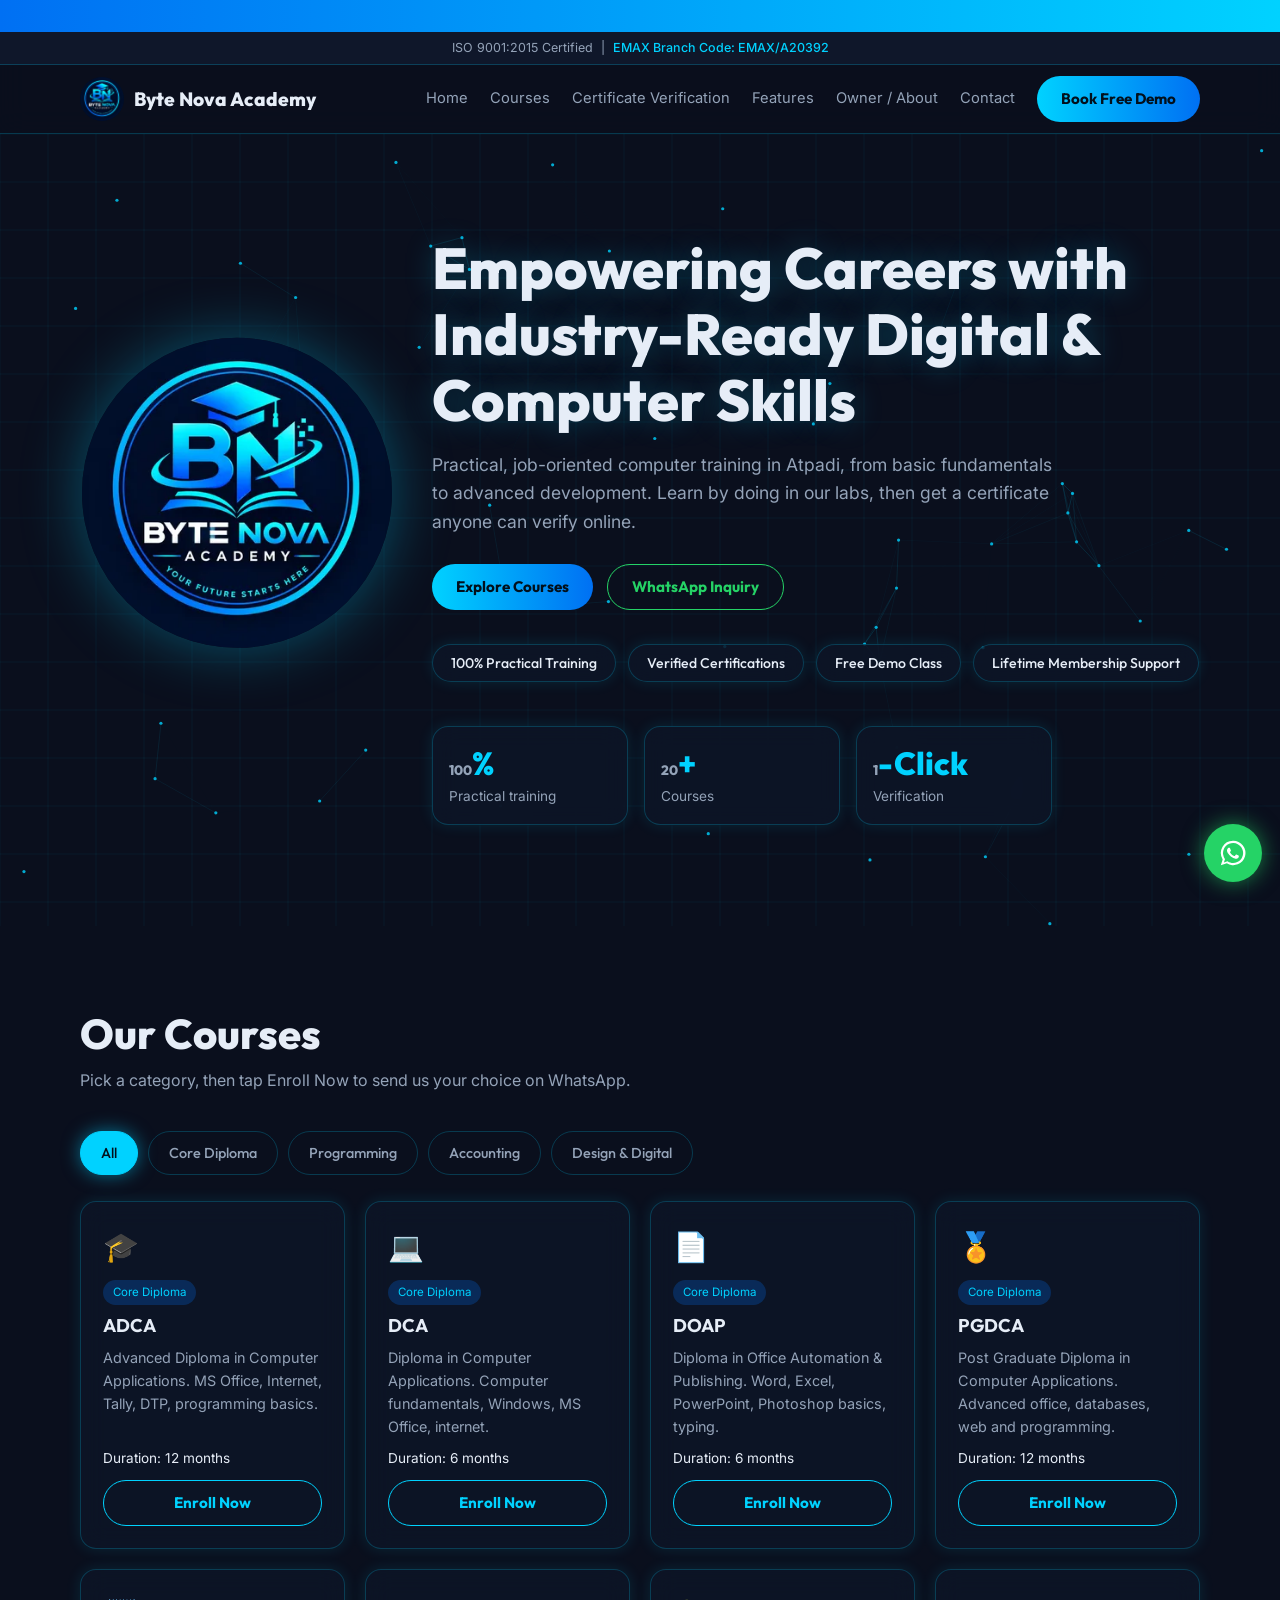
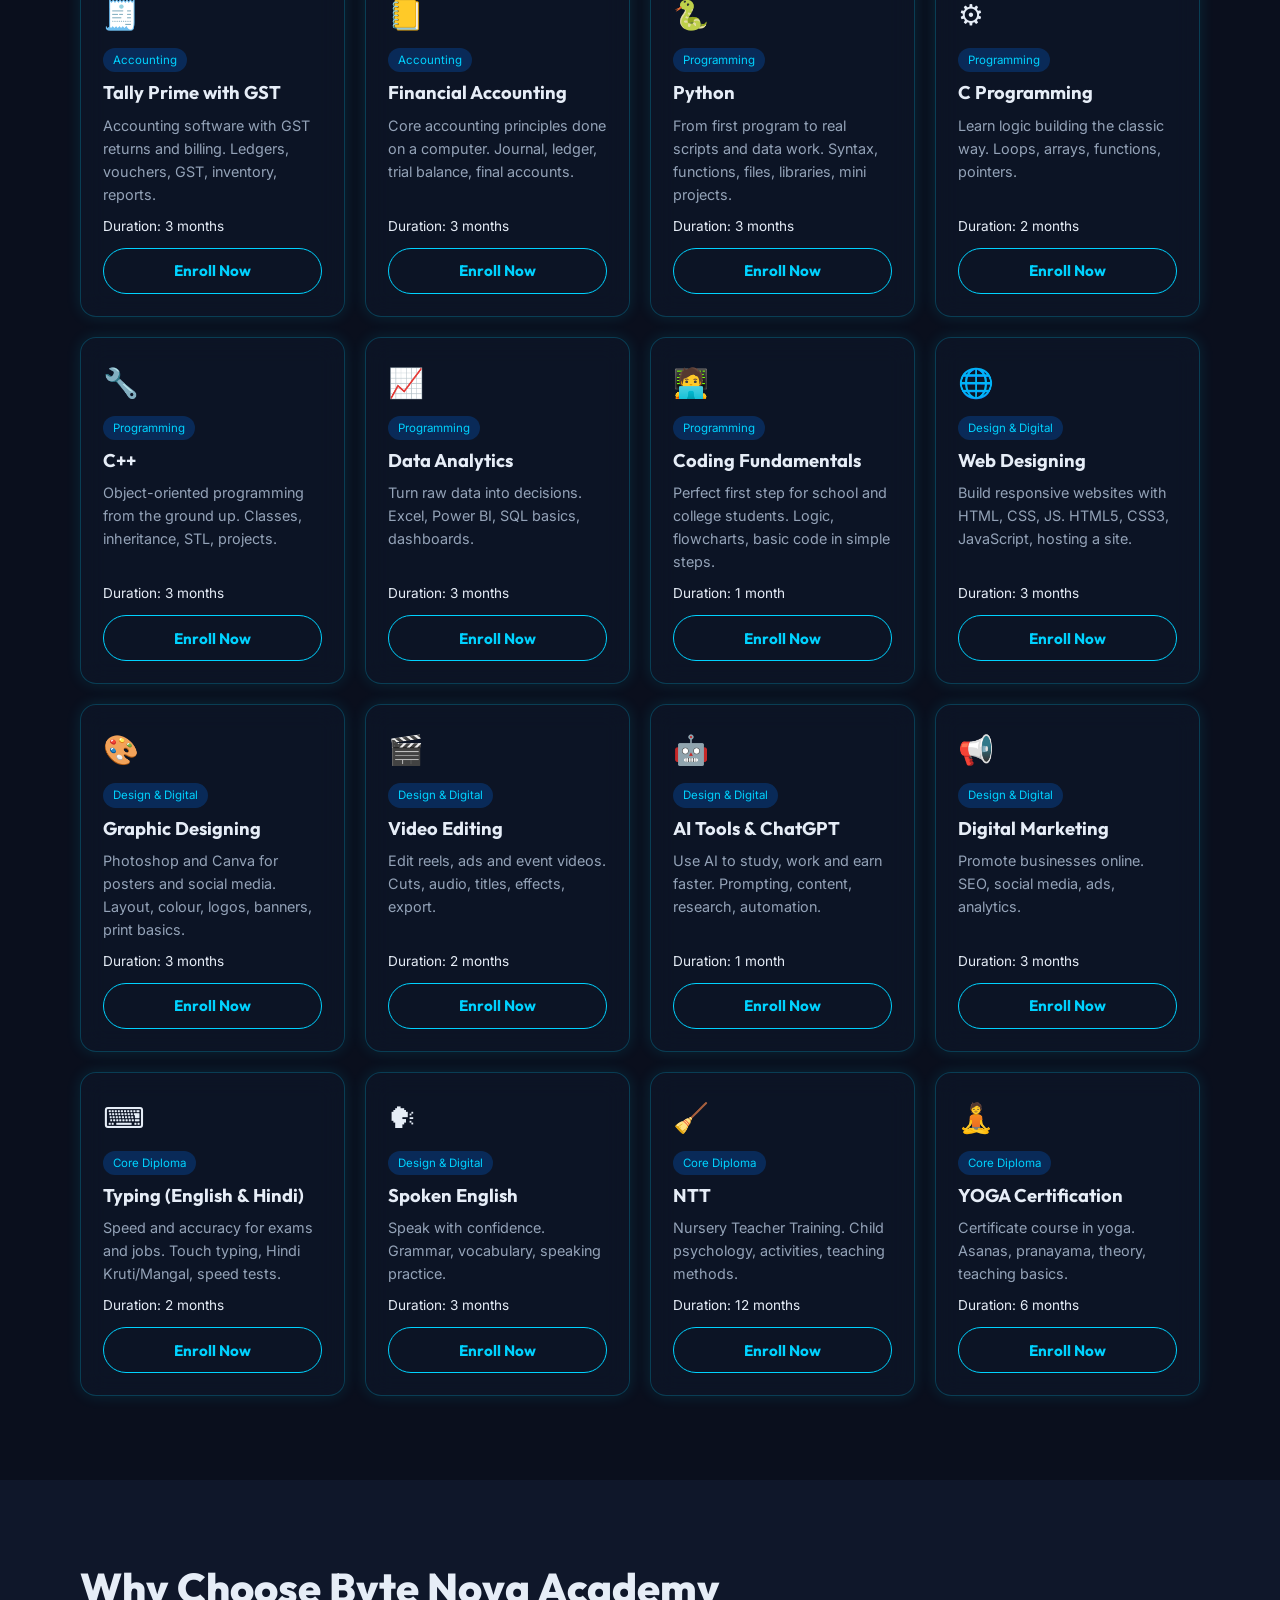
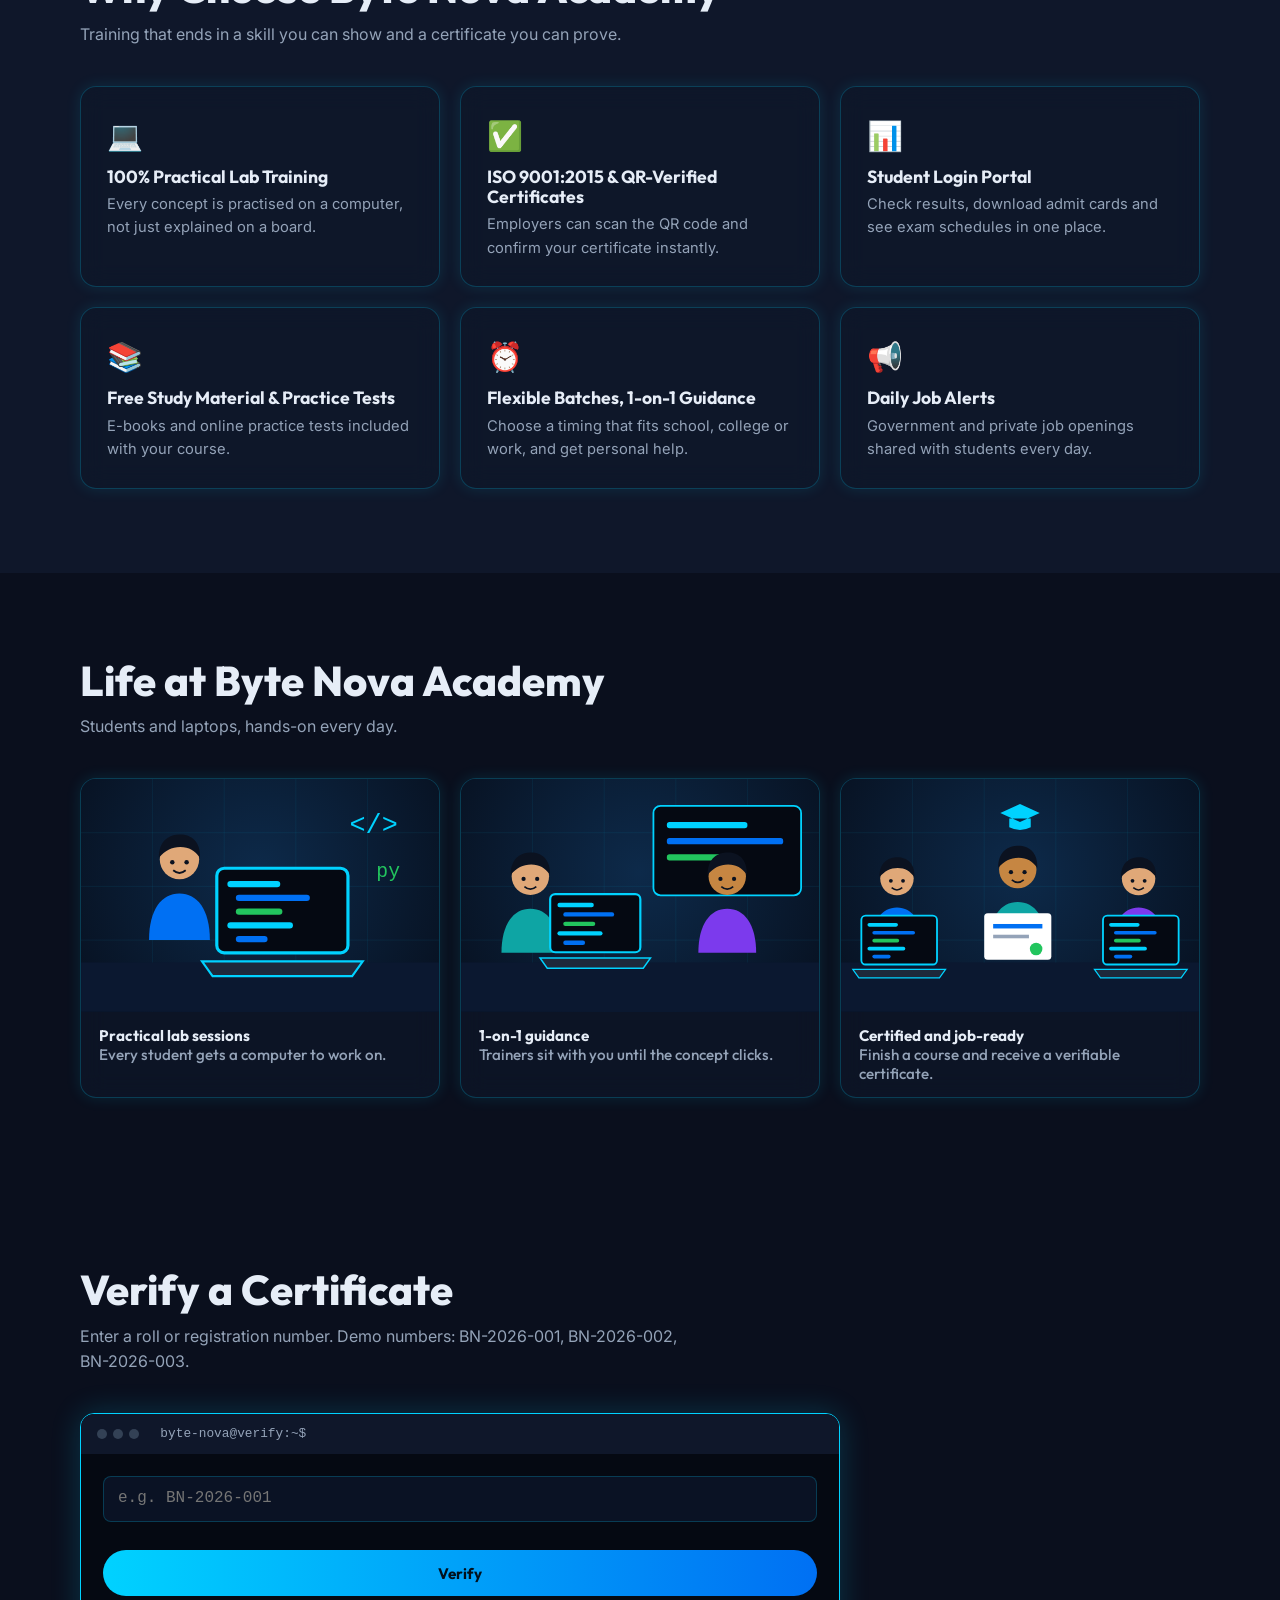
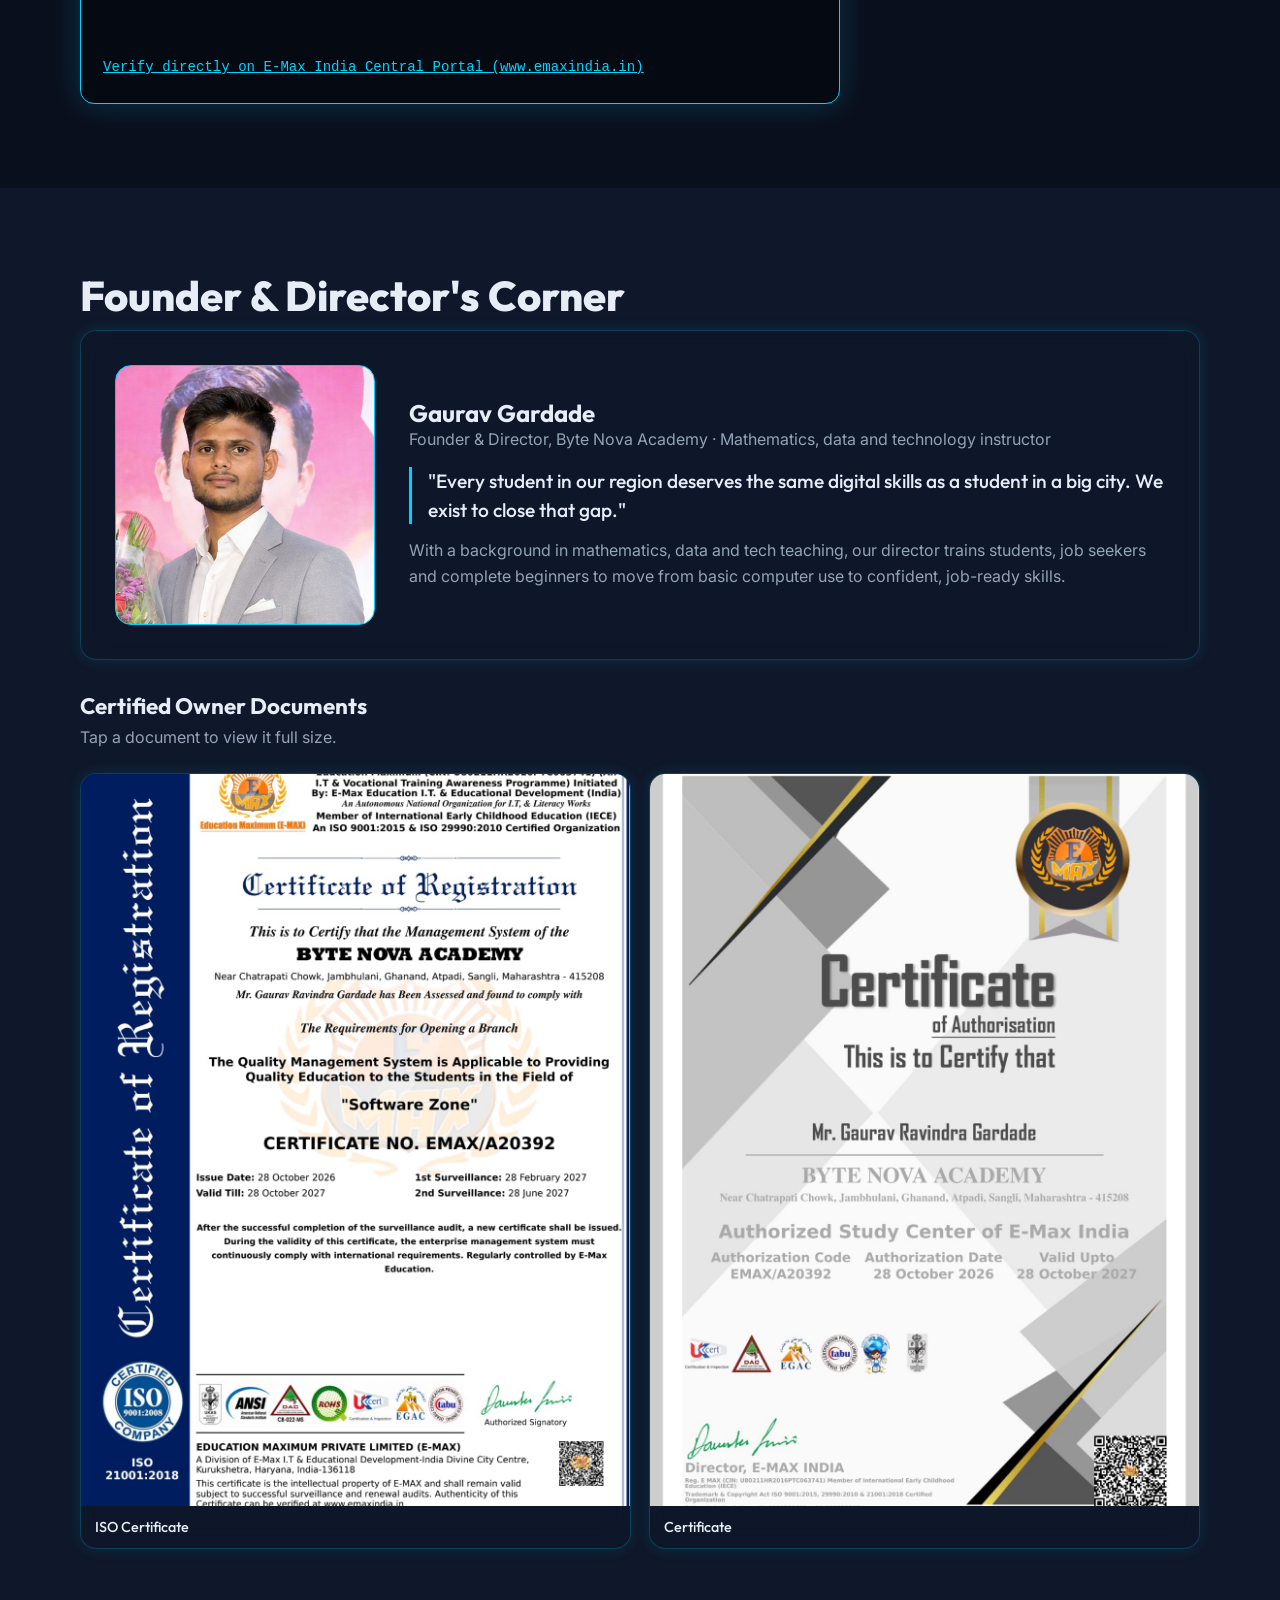
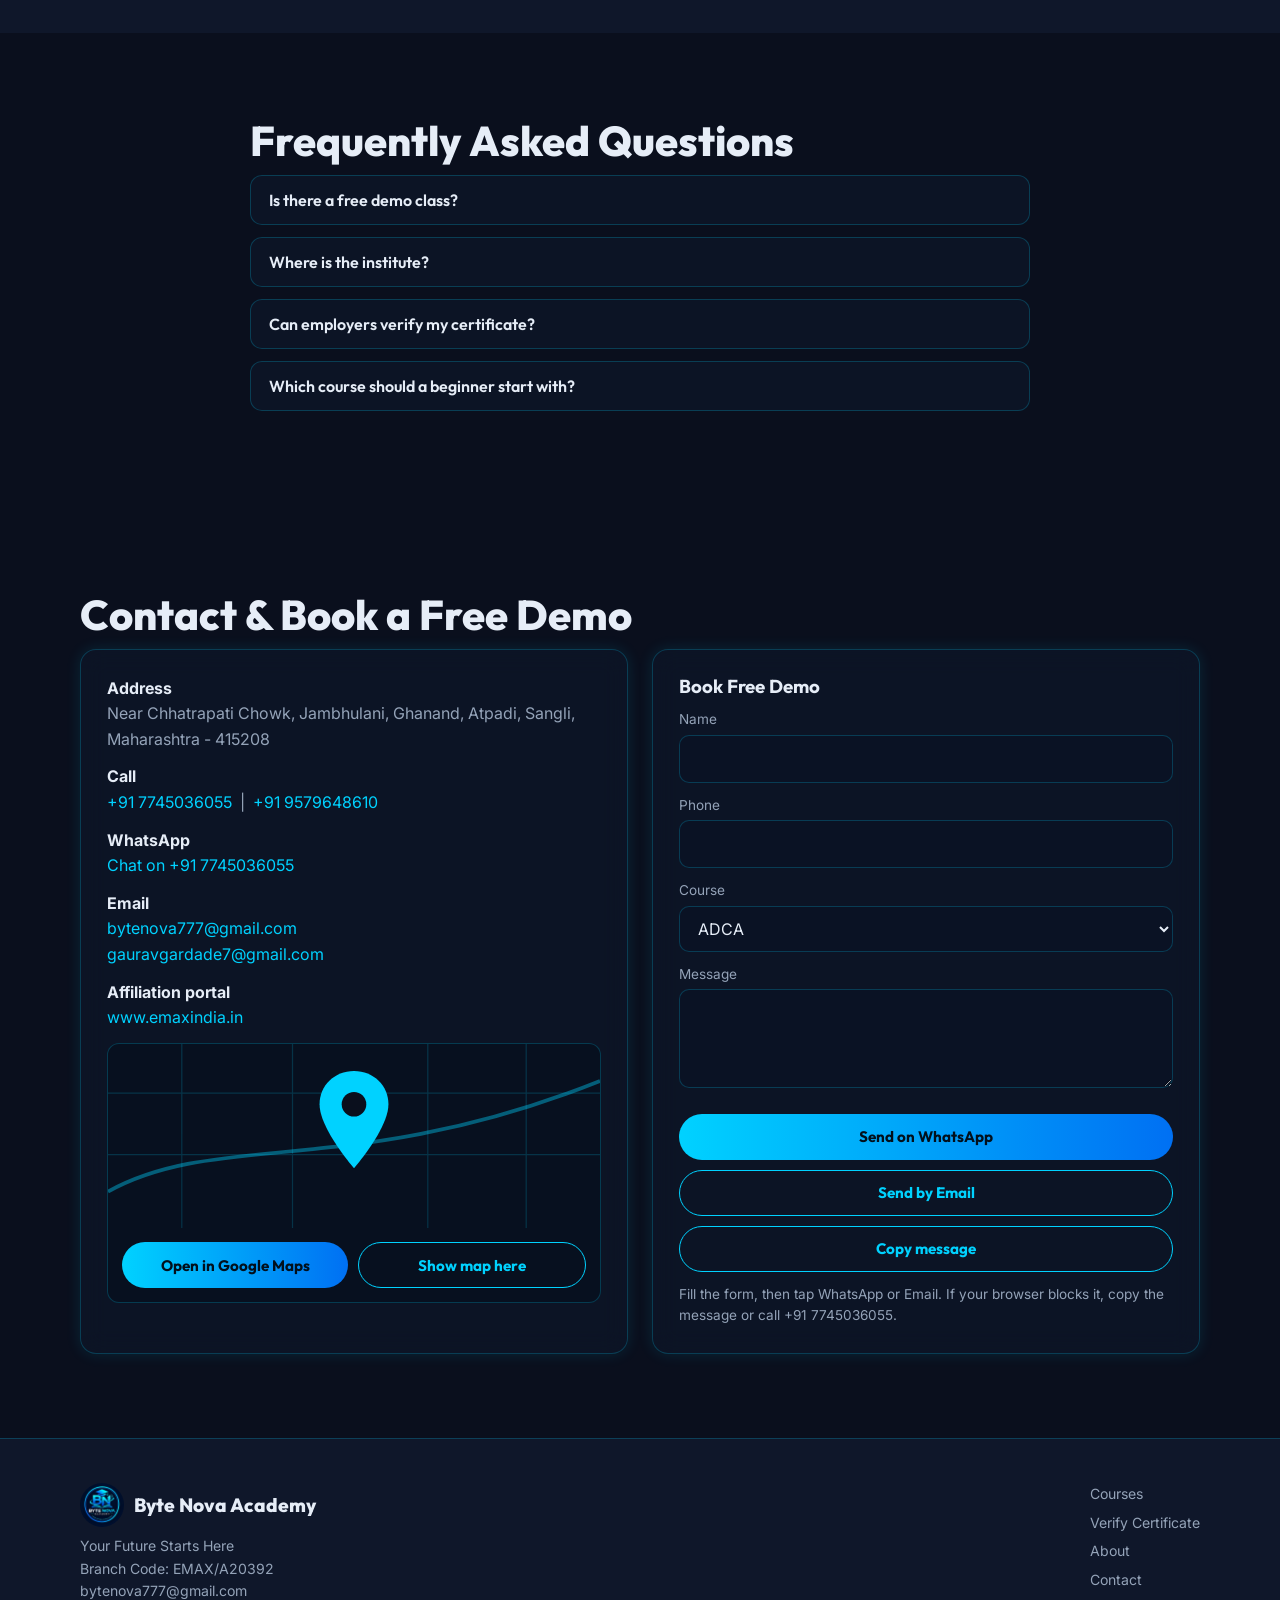
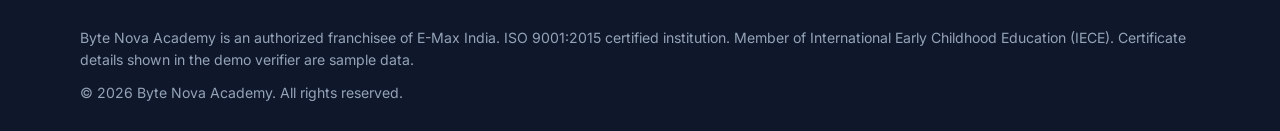
==== commit c38058c3: "Update index.html" ====
--- a/index.html
+++ b/index.html
@@ -75,7 +75,7 @@
 .hero .wrap{position:relative;z-index:1}
 .emblem{background:var(--logo) center/cover no-repeat;position:absolute;left:20px;top:50%;width:310px;height:310px;border-radius:50%;transform:translateY(-62%);box-shadow:0 0 60px rgba(0,210,255,.35);animation:efloat 6s ease-in-out infinite}
 @keyframes efloat{50%{transform:translateY(-68%)}}
-@media(max-width:1100px){.emblem{display:none}}
+@media(max-width:1100px){.emblem{position:relative;left:auto;top:auto;transform:none;width:170px;height:170px;margin:0 auto 26px;animation:float 5s ease-in-out infinite}}
 @media(min-width:1101px){.hero .wrap{padding-left:370px}}
 .hero h1,.hero p{position:relative}
 .hero h1{font-size:clamp(2.2rem,5vw,3.6rem);font-weight:800;max-width:720px;margin-bottom:18px;text-shadow:0 0 30px rgba(0,210,255,.25)}
@@ -278,7 +278,7 @@
 
 <section id="about" style="background:var(--bg2)">
   <div class="wrap">
-    <h2 class="sec-title rv">Founder &amp; Director</h2>
+    <h2 class="sec-title rv">Founder &amp; Director's Corner</h2>
     <div class="glass founder rv">
       <!-- PHOTO: images/founder.jpg is the same picture; swap the file or the --founder variable -->
       <div class="photo" role="img" aria-label="Gaurav, Founder and Director of Byte Nova Academy" style="background:var(--founder) center top/cover no-repeat"></div>
@@ -443,7 +443,7 @@
 ["images/cert_iso.jpg","ISO Certificate"],
 ["images/cert.jpg","Certificate"]
 /* ID cards are NOT shown on purpose. To show them, remove the comment markers below, but blur the ID numbers first.
-["images/front_id.jpg","ID Card (front)"]
+,["images/front_id.jpg","ID Card (front)"]
 ,["images/back_id.jpg","ID Card (back)"] */
 ];
 const dg=document.getElementById("docgrid"),lb=document.getElementById("lb"),lbi=document.getElementById("lbi"),lbc=document.getElementById("lbc");let cur=0;
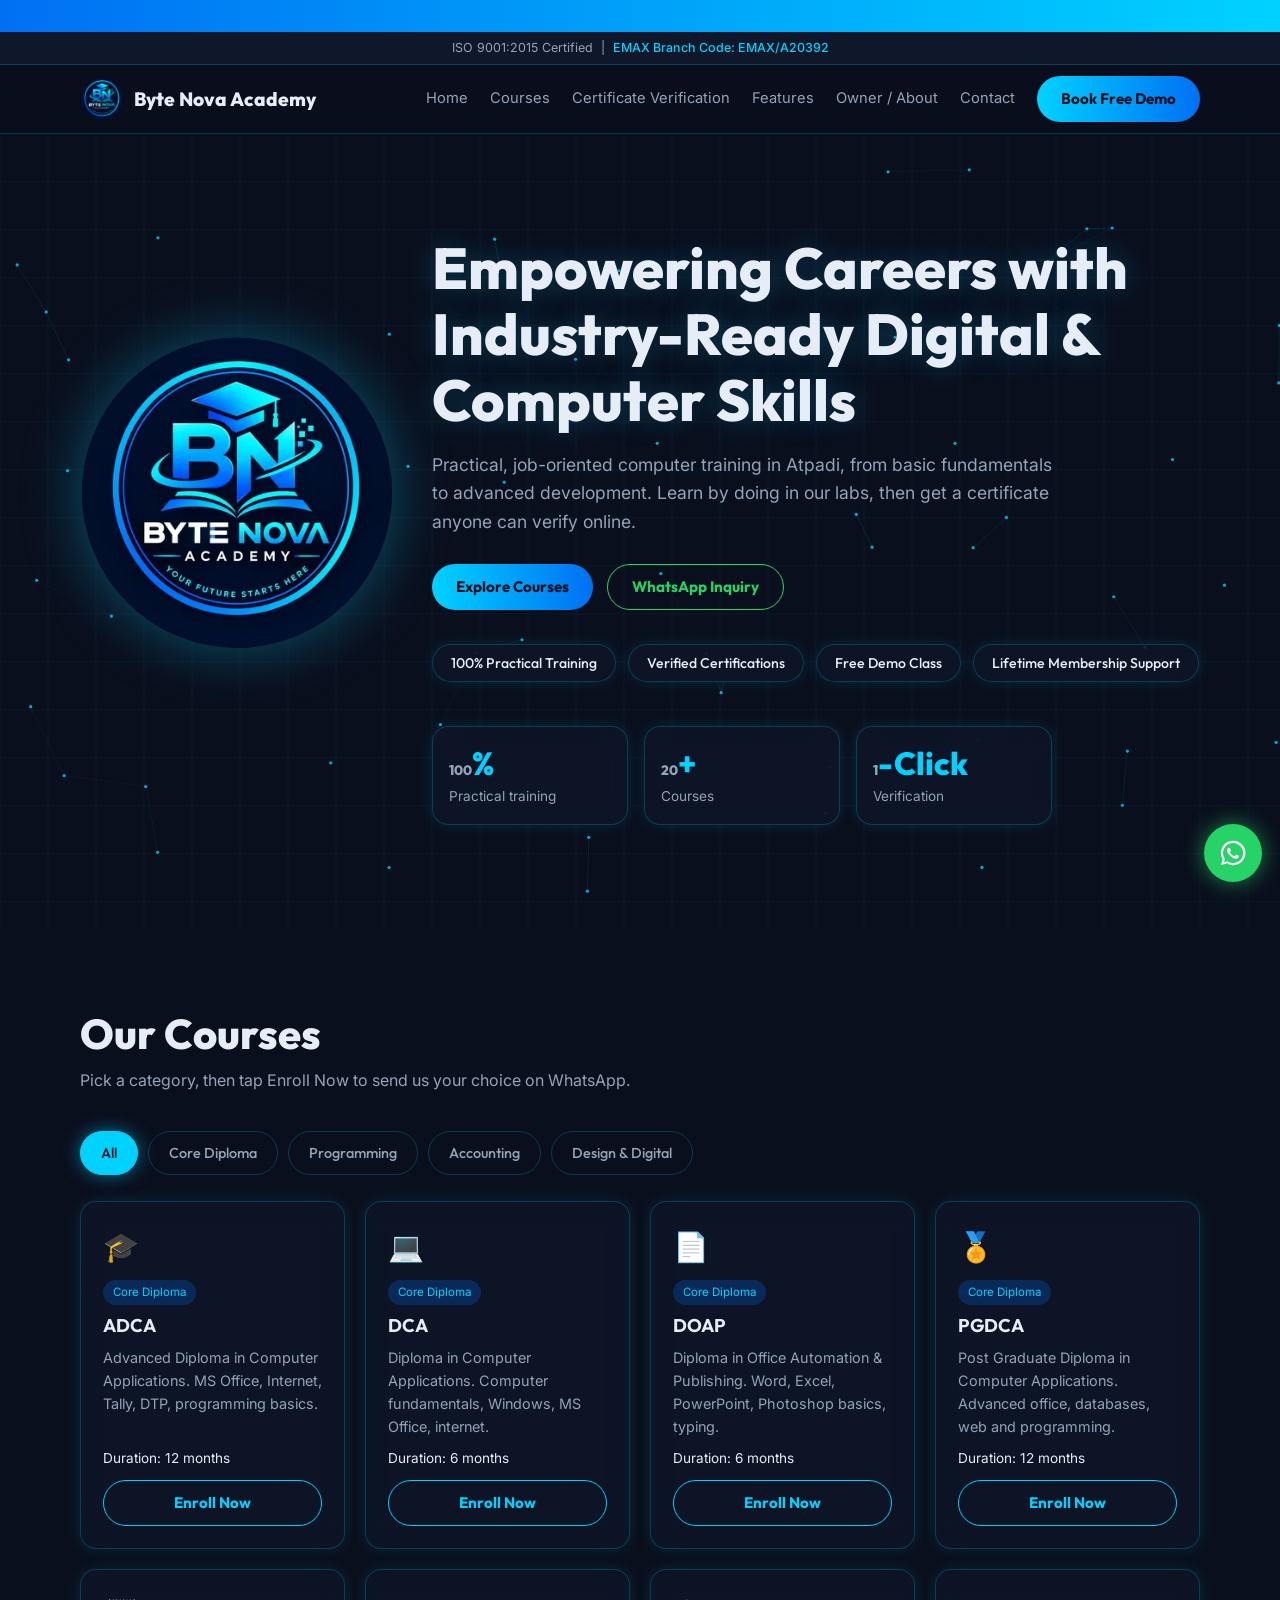
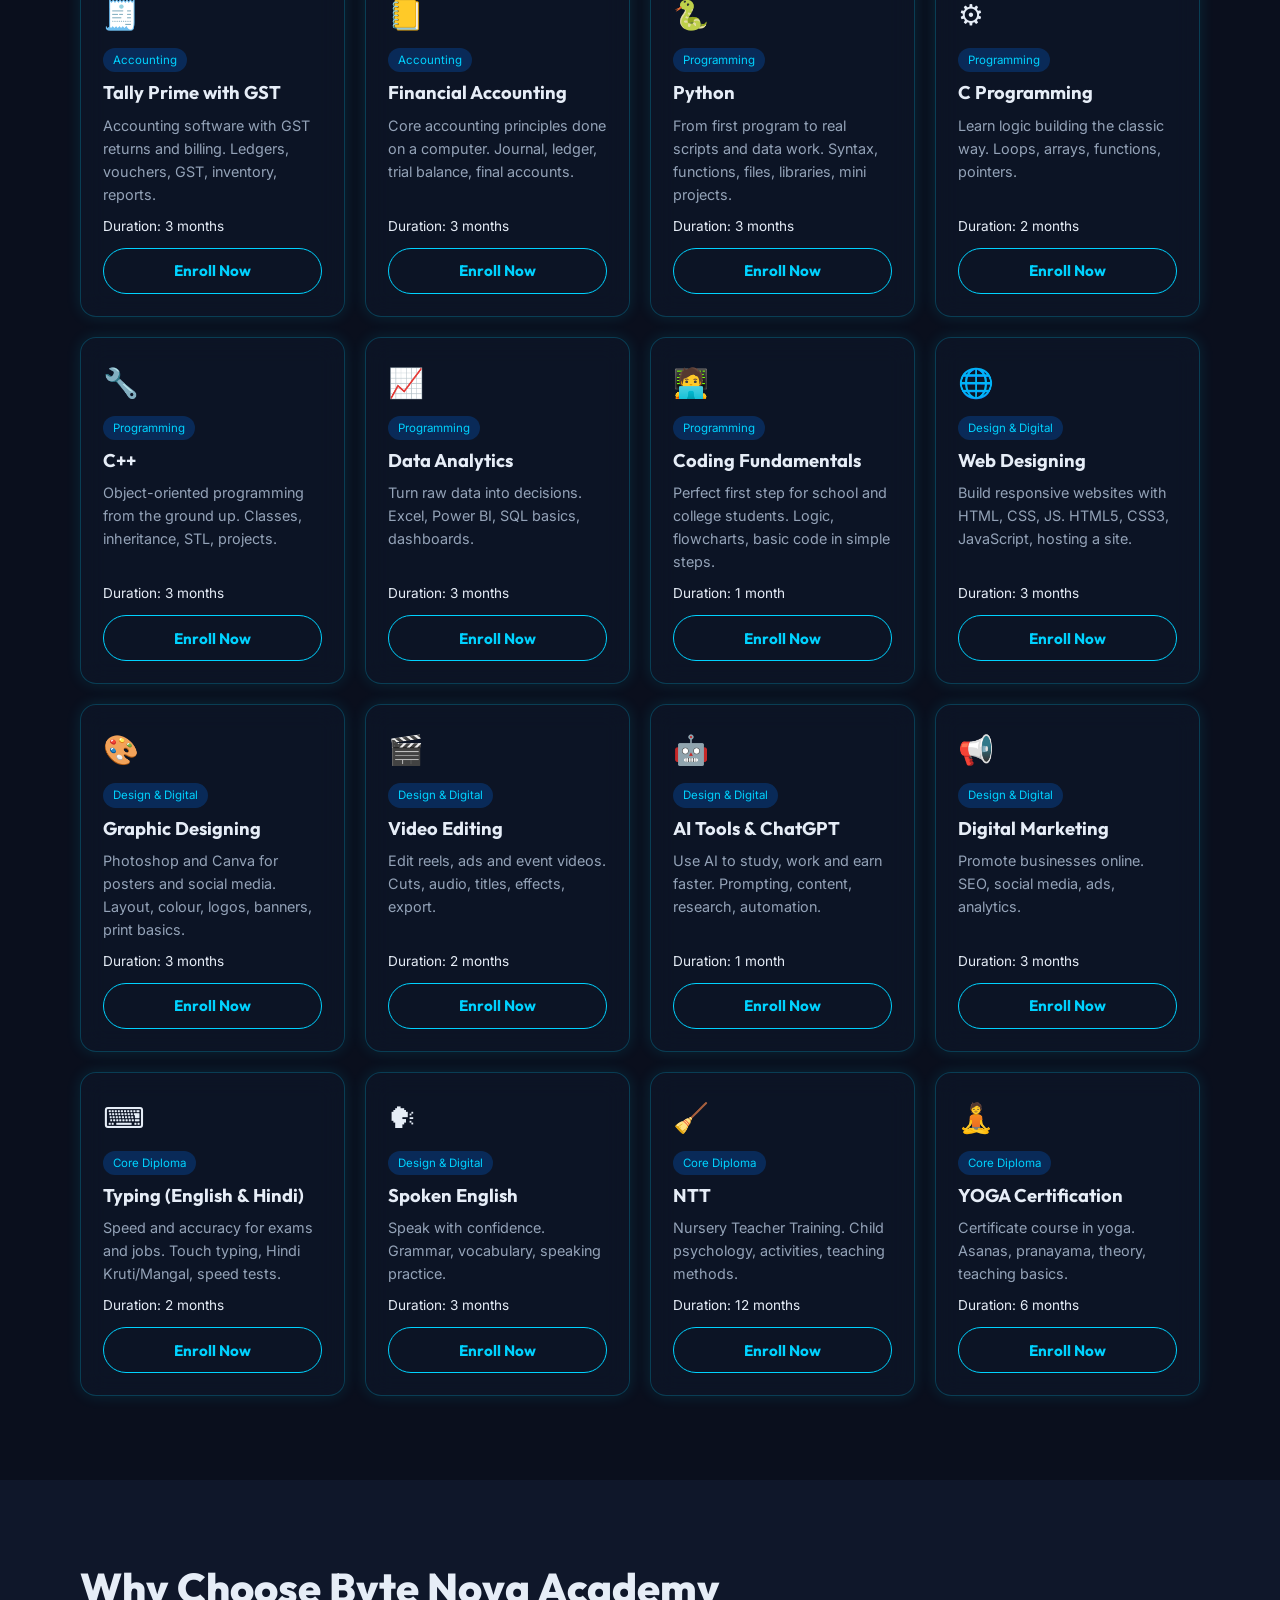
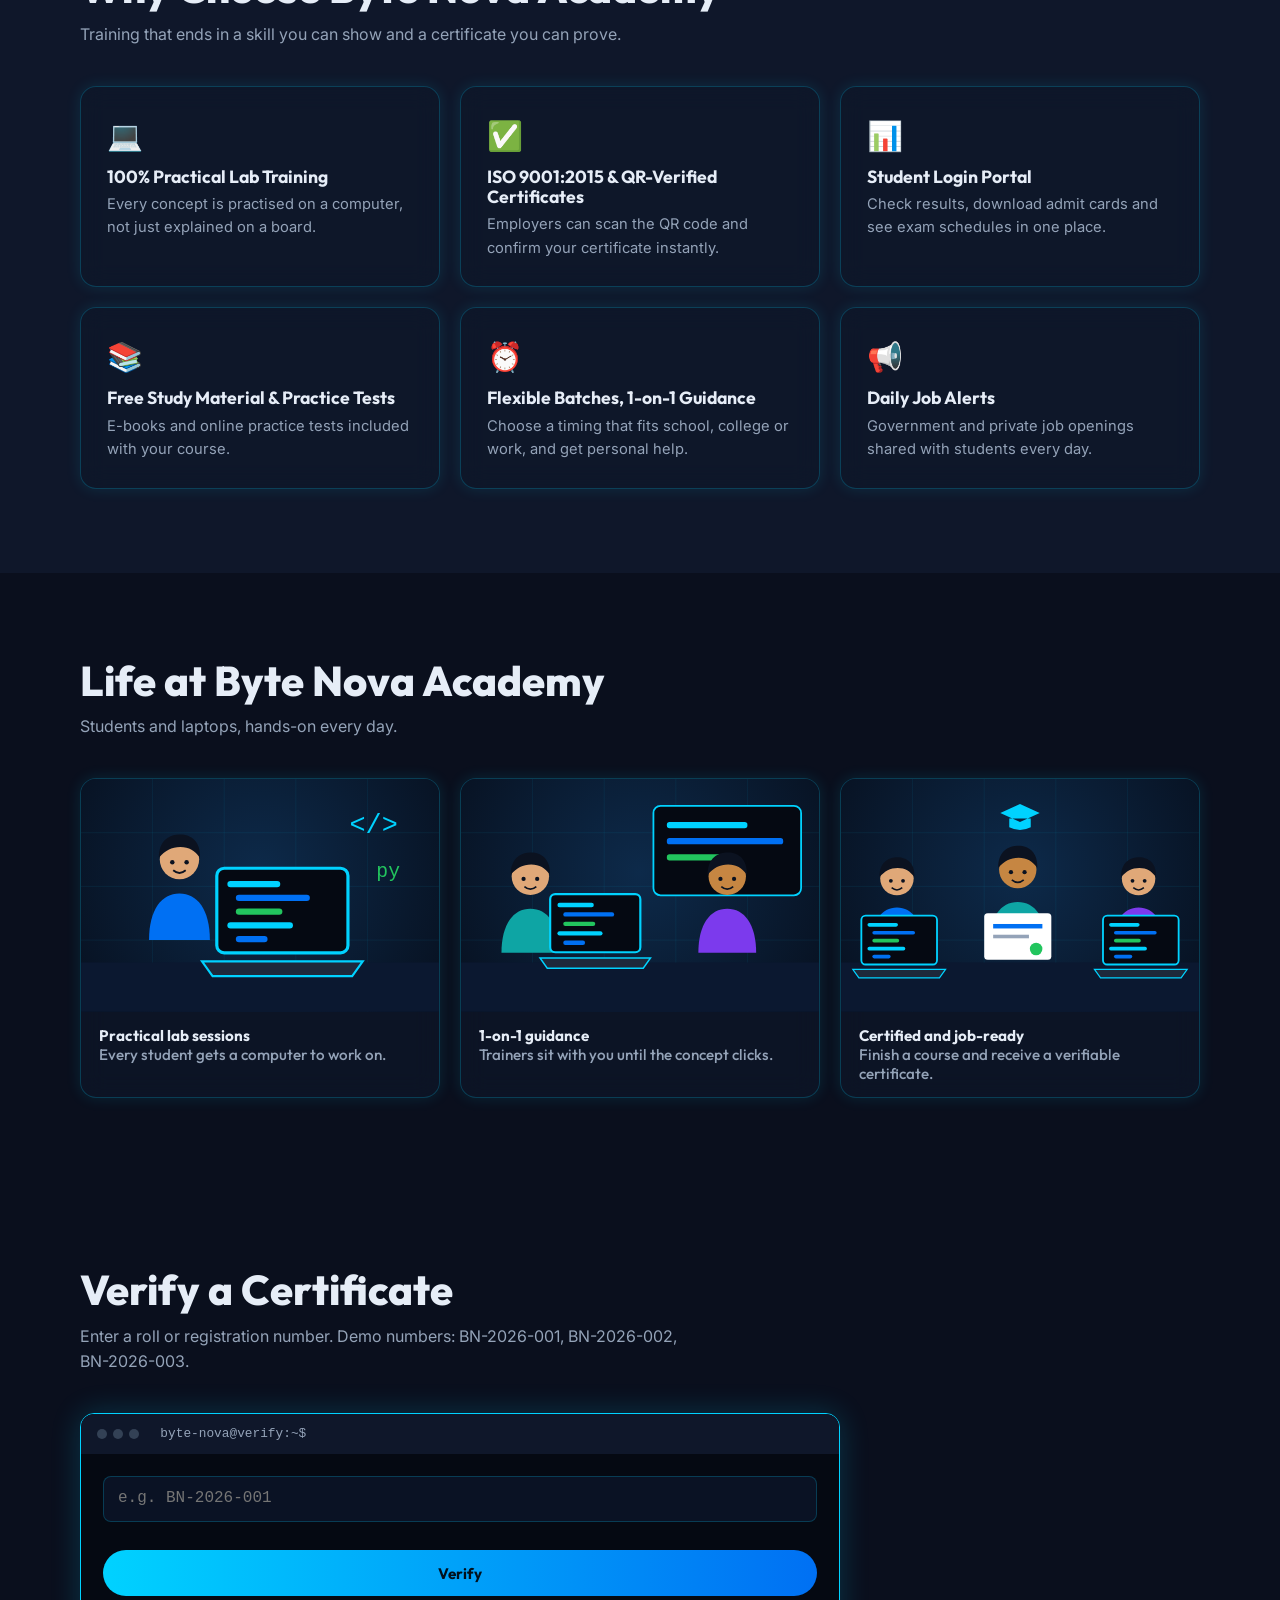
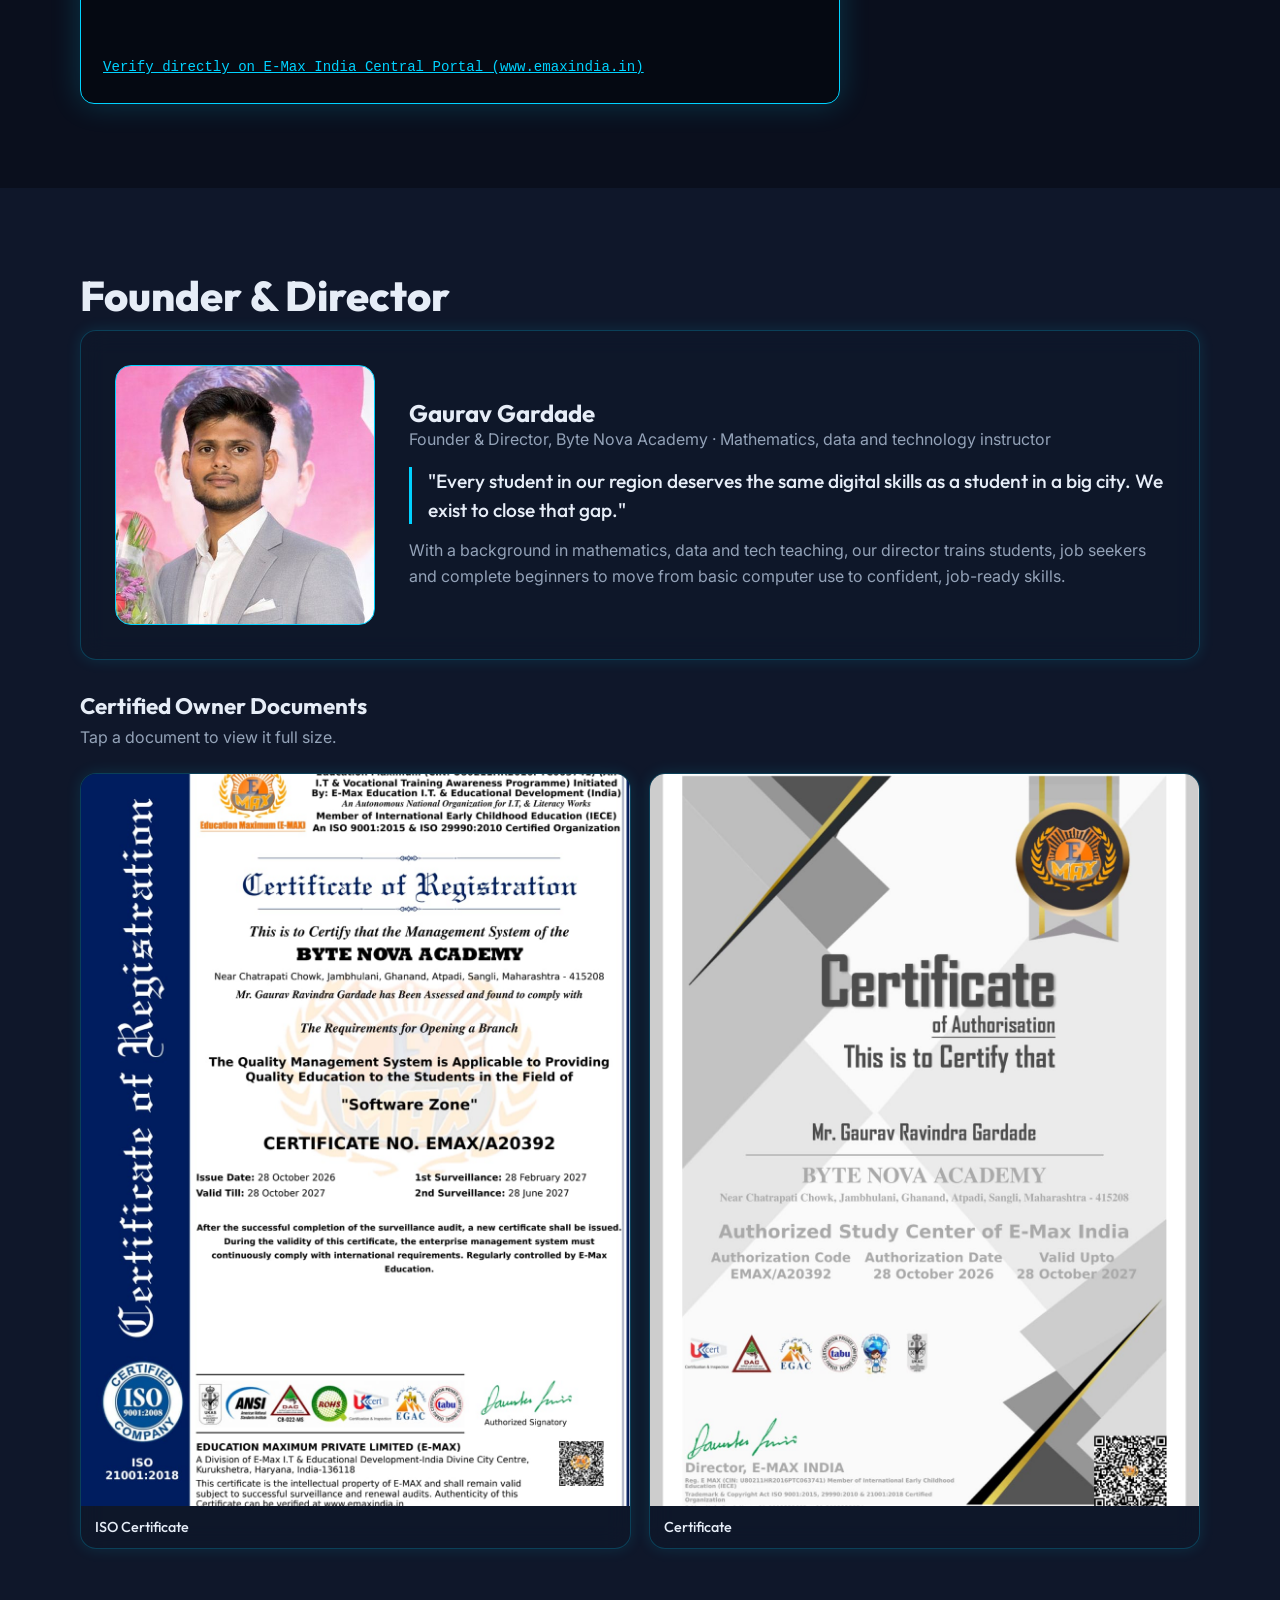
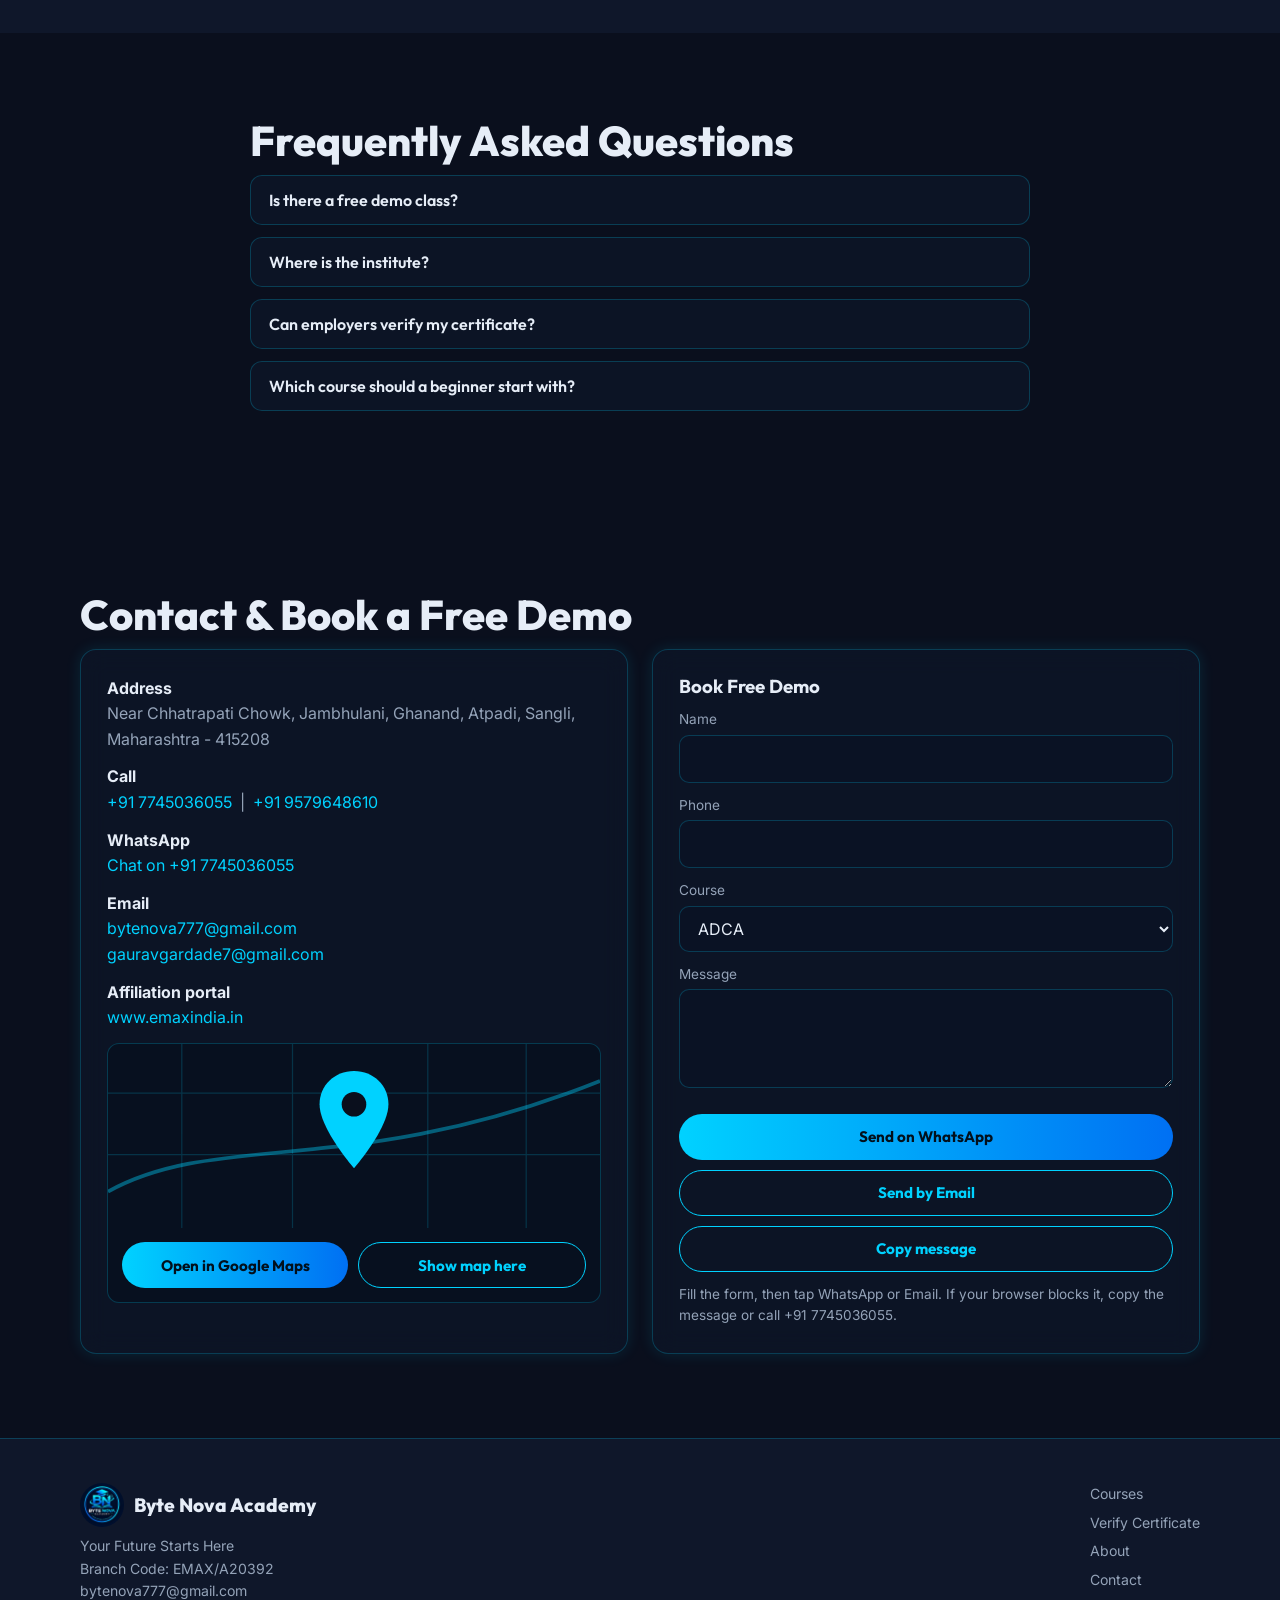
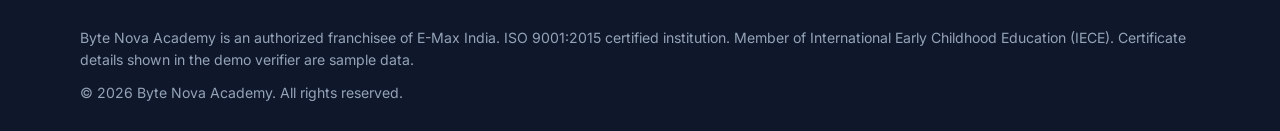
==== commit 8e783beb: "Update index.html" ====
--- a/index.html
+++ b/index.html
@@ -278,7 +278,7 @@
 
 <section id="about" style="background:var(--bg2)">
   <div class="wrap">
-    <h2 class="sec-title rv">Founder &amp; Director's Corner</h2>
+    <h2 class="sec-title rv">Founder &amp; Director</h2>
     <div class="glass founder rv">
       <!-- PHOTO: images/founder.jpg is the same picture; swap the file or the --founder variable -->
       <div class="photo" role="img" aria-label="Gaurav, Founder and Director of Byte Nova Academy" style="background:var(--founder) center top/cover no-repeat"></div>
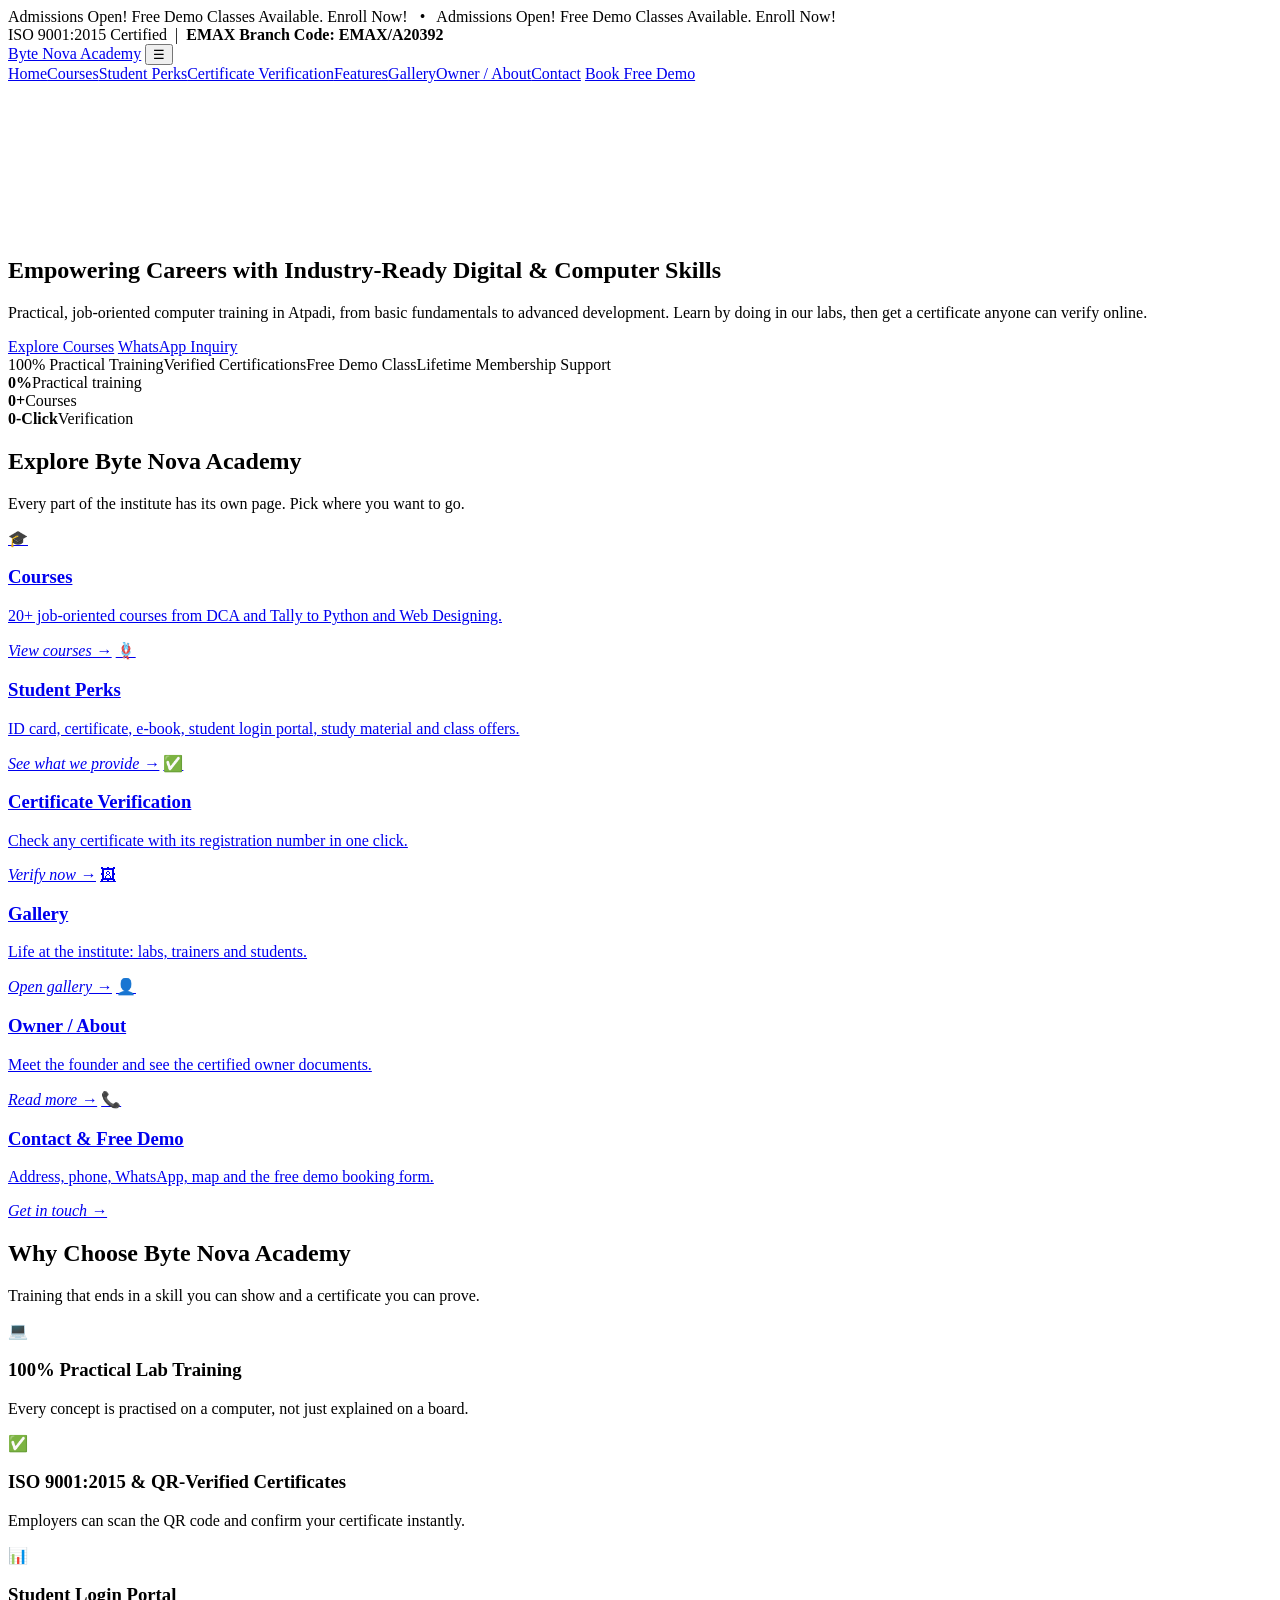
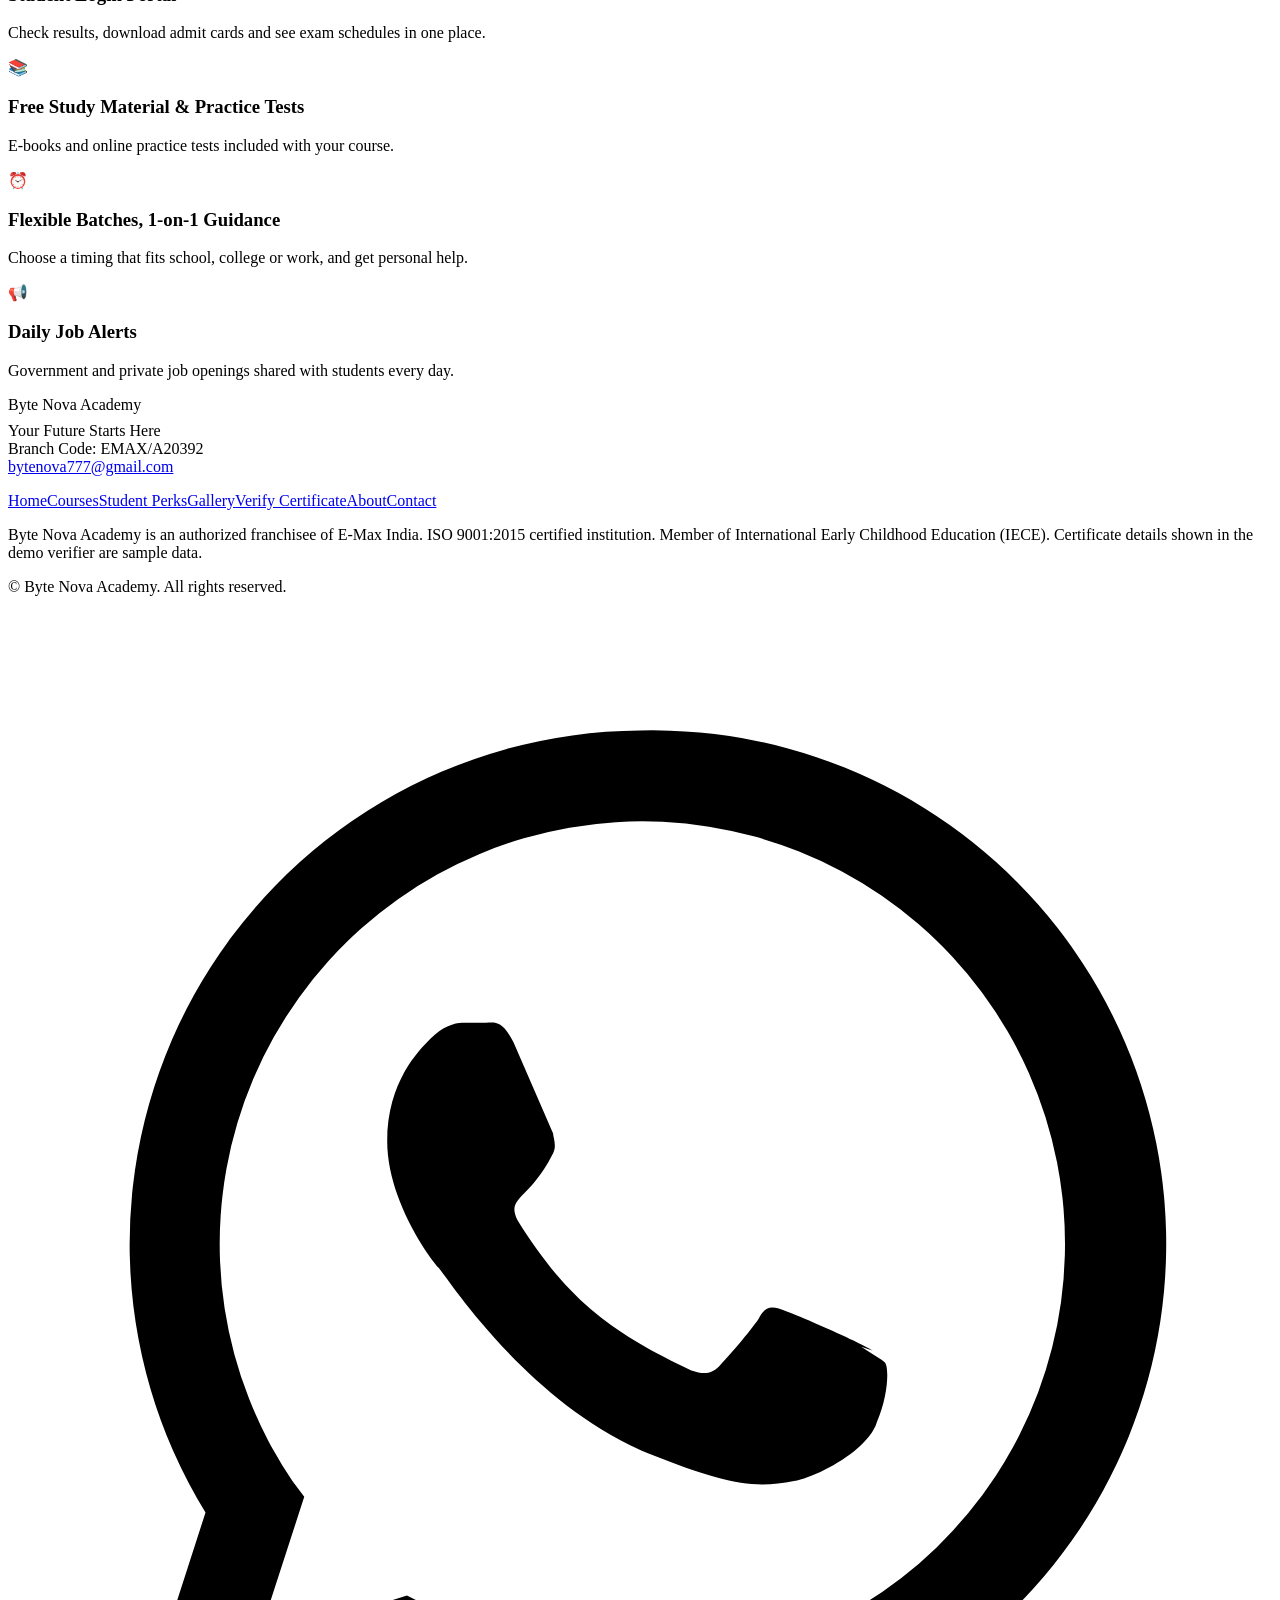
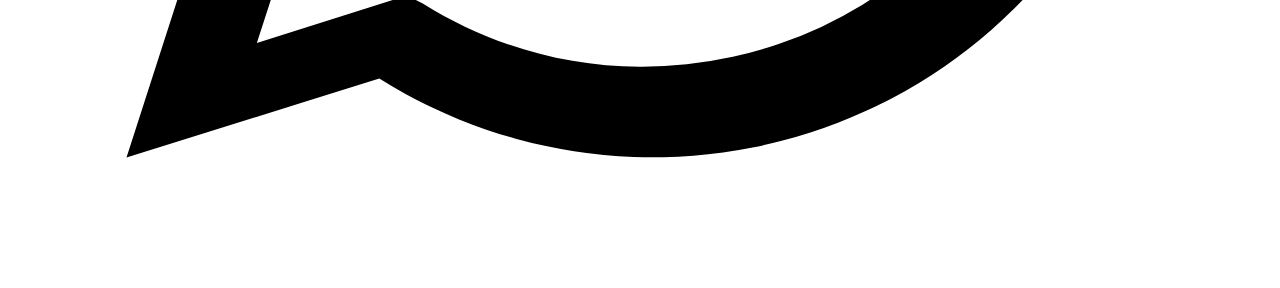
==== commit a313c9f5: "Add files via upload" ====
--- a/index.html
+++ b/index.html
@@ -1,490 +1,118 @@
-<!DOCTYPE html>
-<html lang="en">
-<head>
-<meta charset="utf-8">
-<meta name="viewport" content="width=device-width, initial-scale=1">
-<title>Byte Nova Academy | Computer Courses in Atpadi, Sangli</title>
-<meta name="description" content="Byte Nova Academy, authorized E-Max India franchisee in Atpadi, Sangli. ADCA, DCA, Tally, Python, Web Design, Digital Marketing and more. Free demo class.">
-<meta name="robots" content="index, follow, max-image-preview:large">
-<meta name="keywords" content="Byte Nova Academy, computer institute Atpadi, computer classes Sangli, ADCA, DCA, Tally GST course, Python course, web designing, E-Max India franchise, EMAX/A20392">
-<meta name="author" content="Byte Nova Academy">
-<meta name="geo.region" content="IN-MH"><meta name="geo.placename" content="Atpadi, Sangli">
-<meta name="theme-color" content="#0a0f1d">
-<!-- GOOGLE SEARCH CONSOLE: paste the content value from Search Console > Add property > URL prefix > HTML tag -->
-<meta name="google-site-verification" content="Pr7QEl2_Z40V494Vmo86W4ati4UQ3uqjABa7WLPa0KI">
-<!-- SITE URL is set to your live GitHub Pages address -->
-<link rel="canonical" href="https://web-universe7.github.io/byte_nova_academy/">
-<meta property="og:type" content="website"><meta property="og:site_name" content="Byte Nova Academy">
-<meta property="og:title" content="Byte Nova Academy | Computer Courses in Atpadi, Sangli">
-<meta property="og:description" content="ADCA, DCA, Tally, Python, Web Design, Digital Marketing. Free demo class. Authorized E-Max India franchisee.">
-<meta property="og:url" content="https://web-universe7.github.io/byte_nova_academy/"><meta property="og:image" content="https://web-universe7.github.io/byte_nova_academy/images/logo.png">
-<meta name="twitter:card" content="summary_large_image">
-<script type="application/ld+json">{"@context":"https://schema.org","@type":"EducationalOrganization","name":"Byte Nova Academy","alternateName":"E-Max India Branch EMAX/A20392","url":"https://web-universe7.github.io/byte_nova_academy/","logo":"https://web-universe7.github.io/byte_nova_academy/images/logo.png","image":"https://web-universe7.github.io/byte_nova_academy/images/logo.png","founder":{"@type":"Person","name":"Gaurav Gardade","jobTitle":"Founder & Director"},"slogan":"Your Future Starts Here","email":"bytenova777@gmail.com","telephone":["+917745036055","+919579648610"],"address":{"@type":"PostalAddress","streetAddress":"Near Chhatrapati Chowk, Jambhulani, Ghanand","addressLocality":"Atpadi","addressRegion":"Maharashtra","postalCode":"415208","addressCountry":"IN"},"areaServed":["Atpadi","Sangli","Maharashtra"],"sameAs":["https://www.emaxindia.in"]}</script>
-<!-- BING WEBMASTER (optional): paste code from Bing Webmaster Tools > Add site > HTML Meta Tag -->
-<meta name="msvalidate.01" content="PASTE-YOUR-BING-CODE-HERE">
-<meta name="format-detection" content="telephone=yes">
-<link rel="alternate" hreflang="en-in" href="https://web-universe7.github.io/byte_nova_academy/">
-<script type="application/ld+json">{"@context":"https://schema.org","@type":"FAQPage","mainEntity":[
-{"@type":"Question","name":"Is there a free demo class at Byte Nova Academy?","acceptedAnswer":{"@type":"Answer","text":"Yes. Book a free demo class on WhatsApp at +91 7745036055."}},
-{"@type":"Question","name":"Where is Byte Nova Academy located?","acceptedAnswer":{"@type":"Answer","text":"Near Chhatrapati Chowk, Jambhulani, Ghanand, Atpadi, Sangli, Maharashtra 415208."}},
-{"@type":"Question","name":"Are the certificates verifiable?","acceptedAnswer":{"@type":"Answer","text":"Yes. Certificates are ISO 9001:2015 certified, carry a QR code and can be verified online with the E-Max India portal."}},
-{"@type":"Question","name":"Which courses are available?","acceptedAnswer":{"@type":"Answer","text":"ADCA, DCA, DOAP, PGDCA, Tally Prime with GST, Python, C, C++, Web Designing, Graphic Designing, Digital Marketing, Typing, Spoken English, NTT and Yoga."}}]}</script>
-<link rel="icon" type="image/png" href="[data-uri]">
-<link rel="apple-touch-icon" href="images/logo.png">
-<link rel="preconnect" href="https://fonts.googleapis.com">
-<link href="https://fonts.googleapis.com/css2?family=Outfit:wght@400;500;700;800&family=Inter:wght@400;500&display=swap" rel="stylesheet">
-<style>
-/* ===== DESIGN TOKENS: edit colours here ===== */
-:root{--founder:url("[data-uri]");--logo:url("[data-uri]");--bg:#0a0f1d;--bg2:#0f172a;--cyan:#00d2ff;--blue:#0070f3;--text:#e6edf7;--mute:#94a3b8;--glass:rgba(15,23,42,.65);--line:rgba(0,210,255,.22)}
-*{box-sizing:border-box;margin:0}
-html{scroll-behavior:smooth;scroll-padding-top:110px}
-body{background:var(--bg);color:var(--text);font:16px/1.6 Inter,system-ui,sans-serif;overflow-x:hidden}
-h1,h2,h3,.brand{font-family:Outfit,sans-serif;line-height:1.15}
-a{color:inherit;text-decoration:none}
-:focus-visible{outline:2px solid var(--cyan);outline-offset:3px}
-.wrap{max-width:1160px;margin:0 auto;padding:0 20px}
-section{padding:84px 0;position:relative}
-.sec-title{font-size:clamp(1.8rem,4vw,2.6rem);font-weight:800;margin-bottom:10px}
-.sec-sub{color:var(--mute);max-width:620px;margin-bottom:38px}
-.glass{background:var(--glass);backdrop-filter:blur(12px);-webkit-backdrop-filter:blur(12px);border:1px solid var(--line);border-radius:16px;box-shadow:0 0 15px rgba(0,210,255,.12);transition:box-shadow .3s,transform .3s,border-color .3s}
-.glass:hover{box-shadow:0 0 28px rgba(0,210,255,.35);border-color:var(--cyan);transform:translateY(-4px)}
-.btn{display:inline-flex;align-items:center;justify-content:center;min-height:46px;padding:0 24px;border-radius:999px;font:700 .95rem Outfit,sans-serif;cursor:pointer;border:1px solid var(--cyan);color:var(--cyan);background:transparent;transition:box-shadow .3s,background .3s,color .3s}
-.btn:hover{box-shadow:0 0 22px rgba(0,210,255,.55)}
-.btn.solid{background:linear-gradient(90deg,var(--cyan),var(--blue));color:#02101c;border:0}
-.btn.wa{border-color:#25d366;color:#25d366}.btn.wa:hover{box-shadow:0 0 22px rgba(37,211,102,.5)}
-/* Announcement ticker */
-.ticker{background:linear-gradient(90deg,var(--blue),var(--cyan));color:#02101c;font:700 .85rem Outfit;overflow:hidden;white-space:nowrap;padding:7px 0}
-.ticker span{display:inline-block;padding-left:100%;animation:tick 22s linear infinite}
-@keyframes tick{to{transform:translateX(-100%)}}
-/* Navbar */
-header{position:sticky;top:0;z-index:50;background:rgba(10,15,29,.7);backdrop-filter:blur(14px);-webkit-backdrop-filter:blur(14px);border-bottom:1px solid var(--line)}
-.nav{display:flex;align-items:center;justify-content:space-between;height:68px;gap:16px}
-.brand{display:flex;align-items:center;gap:10px;font-weight:800;font-size:1.2rem}
-/* LOGO: images/logo.png (swap the file to change it everywhere) */
-.logo{width:44px;height:44px;border-radius:50%;background:var(--logo) center/cover no-repeat;flex:none;display:inline-block;transition:box-shadow .3s}
-.brand:hover .logo{box-shadow:0 0 20px var(--cyan)}
-.links{display:flex;gap:22px;align-items:center;font-size:.92rem;color:var(--mute)}
-.links a:hover{color:var(--cyan)}
-.burger{display:none;background:none;border:1px solid var(--line);color:var(--cyan);width:44px;height:44px;border-radius:10px;font-size:1.3rem;cursor:pointer}
-.badges{background:var(--bg2);border-bottom:1px solid var(--line);font-size:.78rem;color:var(--mute);text-align:center;padding:6px 10px}
-.badges b{color:var(--cyan);font-weight:500}
-@media(max-width:900px){.burger{display:block}.links{display:none;position:absolute;top:68px;left:0;right:0;flex-direction:column;align-items:stretch;background:var(--bg2);padding:16px 20px;border-bottom:1px solid var(--line)}.links.open{display:flex}.links a{padding:10px 0}}
-/* Hero */
-.hero{min-height:88vh;display:flex;align-items:center;overflow:hidden}
-#grid{position:absolute;inset:0;width:100%;height:100%;z-index:0}
-.hero .wrap{position:relative;z-index:1}
-.emblem{background:var(--logo) center/cover no-repeat;position:absolute;left:20px;top:50%;width:310px;height:310px;border-radius:50%;transform:translateY(-62%);box-shadow:0 0 60px rgba(0,210,255,.35);animation:efloat 6s ease-in-out infinite}
-@keyframes efloat{50%{transform:translateY(-68%)}}
-@media(max-width:1100px){.emblem{position:relative;left:auto;top:auto;transform:none;width:170px;height:170px;margin:0 auto 26px;animation:float 5s ease-in-out infinite}}
-@media(min-width:1101px){.hero .wrap{padding-left:370px}}
-.hero h1,.hero p{position:relative}
-.hero h1{font-size:clamp(2.2rem,5vw,3.6rem);font-weight:800;max-width:720px;margin-bottom:18px;text-shadow:0 0 30px rgba(0,210,255,.25)}
-.hero p{color:var(--mute);max-width:620px;font-size:1.1rem;margin-bottom:28px}
-.cta{display:flex;gap:14px;flex-wrap:wrap;margin-bottom:34px}
-.pills{display:flex;flex-wrap:wrap;gap:12px}
-.pill{padding:9px 18px;border-radius:999px;font:500 .88rem Outfit;animation:float 5s ease-in-out infinite}
-.pill:nth-child(2){animation-delay:-1.2s}.pill:nth-child(3){animation-delay:-2.4s}.pill:nth-child(4){animation-delay:-3.6s}
-@keyframes float{50%{transform:translateY(-8px)}}
-.stats{display:grid;grid-template-columns:repeat(3,1fr);gap:16px;margin-top:44px;max-width:620px}
-.stat{padding:16px}.stat b{display:block;font:800 2rem Outfit;color:var(--cyan)}.stat span{color:var(--mute);font-size:.85rem}
-/* Courses */
-.tabs{display:flex;flex-wrap:wrap;gap:10px;margin-bottom:26px}
-.tab{min-height:44px;padding:0 20px;border-radius:999px;border:1px solid var(--line);background:transparent;color:var(--mute);font:500 .9rem Outfit;cursor:pointer;transition:.25s}
-.tab:hover{color:var(--cyan)}.tab.on{background:var(--cyan);color:#02101c;border-color:var(--cyan);box-shadow:0 0 18px rgba(0,210,255,.5)}
-.cards{display:grid;grid-template-columns:repeat(auto-fill,minmax(260px,1fr));gap:20px}
-.course{padding:22px;display:flex;flex-direction:column;gap:10px}
-.course.hide{display:none}
-.ico{font-size:1.8rem}
-.course h3{font-size:1.15rem}
-.badge{align-self:flex-start;font-size:.72rem;padding:3px 10px;border-radius:999px;background:rgba(0,112,243,.25);color:var(--cyan)}
-.course p{color:var(--mute);font-size:.9rem;flex:1}
-.dur{font-size:.85rem;color:var(--text)}
-/* Features */
-.feat{display:grid;grid-template-columns:repeat(auto-fit,minmax(280px,1fr));gap:20px}
-.feat .glass{padding:26px}.feat h3{margin:8px 0 6px;font-size:1.1rem}.feat p{color:var(--mute);font-size:.92rem}
-/* Verify terminal */
-.term{max-width:760px;background:#050912;border:1px solid var(--cyan);border-radius:14px;box-shadow:0 0 30px rgba(0,210,255,.2);overflow:hidden;font-family:ui-monospace,Menlo,Consolas,monospace}
-.term-bar{background:var(--bg2);padding:10px 16px;font-size:.8rem;color:var(--mute);display:flex;gap:6px;align-items:center}
-.dot{width:10px;height:10px;border-radius:50%;background:#334155}
-.term-body{padding:22px}
-.term form{display:flex;gap:10px;flex-wrap:wrap}
-.term input{flex:1;min-width:200px;min-height:46px;background:#0a1224;border:1px solid var(--line);border-radius:8px;color:var(--cyan);padding:0 14px;font:inherit}
-#vout{margin-top:20px;min-height:24px;font-size:.92rem}
-.ok{border:1px solid #22c55e;border-radius:10px;padding:18px;position:relative;animation:pop .4s}
-@keyframes pop{from{opacity:0;transform:scale(.97)}}
-.ok .tag{display:inline-block;background:#22c55e;color:#02140a;font-weight:700;padding:3px 12px;border-radius:999px;margin-bottom:10px}
-.ok dl{display:grid;grid-template-columns:130px 1fr;gap:6px 12px}.ok dt{color:var(--mute)}
-.qr{position:absolute;right:16px;top:16px;width:64px;height:64px;border:2px dashed #22c55e;display:grid;place-items:center;font-size:.6rem;color:#22c55e;transform:rotate(-8deg)}
-.err{color:#f87171}
-.fallback{display:inline-block;margin-top:16px;color:var(--cyan);font-size:.88rem;text-decoration:underline}
-/* Founder */
-.founder{display:grid;grid-template-columns:260px 1fr;gap:34px;padding:34px;align-items:center}
-/* PHOTO: replace .photo with <img src="images/founder.jpg" alt="Founder" class="photo"> */
-.photo{width:100%;aspect-ratio:1;border-radius:16px;border:1px solid var(--cyan);background:linear-gradient(135deg,#0f172a,#0b2a4a);display:grid;place-items:center;color:var(--mute);font-size:.85rem;text-align:center;object-fit:cover}
-.founder blockquote{font:500 1.2rem/1.5 Outfit;margin:14px 0;border-left:3px solid var(--cyan);padding-left:16px}
-.founder p{color:var(--mute)}
-@media(max-width:720px){.founder{grid-template-columns:1fr}.photo{max-width:240px}}
-/* Contact */
-.contact{display:grid;grid-template-columns:1fr 1fr;gap:24px}
-@media(max-width:860px){.contact{grid-template-columns:1fr}}
-.contact .glass{padding:26px}
-.info p{margin-bottom:12px;color:var(--mute)}.info b{color:var(--text)}.info a{color:var(--cyan)}
-.map{width:100%;height:220px;border:0;border-radius:12px;margin-top:10px;filter:invert(.9) hue-rotate(180deg)}
-label{display:block;font-size:.85rem;color:var(--mute);margin:12px 0 4px}
-.f{width:100%;min-height:46px;background:#0a1224;border:1px solid var(--line);border-radius:10px;color:var(--text);padding:10px 14px;font:inherit}
-.f:focus{border-color:var(--cyan);box-shadow:0 0 12px rgba(0,210,255,.3);outline:0}
-form .btn{margin-top:18px;width:100%}
-.mapcard{margin-top:10px;border:1px solid var(--line);border-radius:12px;background:#07101f;overflow:hidden}.mapcard svg{display:block;width:100%;height:auto}.mapcard iframe{display:block;width:100%;height:240px;border:0}.mapbtns{display:flex;gap:10px;flex-wrap:wrap;padding:14px}.mapbtns .btn{flex:1;min-width:150px}
-.faq details{background:var(--glass);border:1px solid var(--line);border-radius:12px;margin-bottom:12px;padding:0 18px}.faq summary{cursor:pointer;min-height:48px;display:flex;align-items:center;font:600 1rem Outfit}.faq details[open]{border-color:var(--cyan)}.faq p{color:var(--mute);padding-bottom:16px}
-
-/* Owner documents */
-.docs{margin-top:34px}.docs h3{font-size:1.4rem;margin-bottom:6px}.docs .sec-sub{margin-bottom:22px}
-.docgrid{display:grid;grid-template-columns:repeat(auto-fit,minmax(210px,1fr));gap:18px}
-.doc{padding:0;overflow:hidden;cursor:pointer;text-align:left;color:inherit;font:inherit;width:100%}
-.doc .thumb{display:block;width:100%;aspect-ratio:3/4;object-fit:cover;background:#07101f}
-.doc .ph{display:grid;place-items:center;aspect-ratio:3/4;padding:14px;text-align:center;font-size:.8rem;color:var(--mute);background:#07101f}
-.doc span.cap{display:block;padding:12px 14px;font:500 .9rem Outfit;color:var(--text)}
-.lb{position:fixed;inset:0;z-index:100;background:rgba(3,7,16,.92);display:none;align-items:center;justify-content:center;padding:20px}
-.lb.open{display:flex}.lb img{max-width:min(94vw,900px);max-height:84vh;border:1px solid var(--cyan);border-radius:10px;box-shadow:0 0 40px rgba(0,210,255,.4)}
-.lb button{position:absolute;min-width:46px;min-height:46px;border-radius:50%;border:1px solid var(--cyan);background:rgba(10,15,29,.85);color:var(--cyan);font-size:1.4rem;cursor:pointer}
-.lb .x{top:16px;right:16px}.lb .pv{left:14px;top:50%}.lb .nx{right:14px;top:50%}
-.lb p{position:absolute;bottom:18px;left:0;right:0;text-align:center;color:var(--text);font:500 .95rem Outfit}
-/* Footer + FAB */
-footer{border-top:1px solid var(--line);background:var(--bg2);padding:44px 0 28px;font-size:.88rem;color:var(--mute)}
-.fgrid{display:flex;justify-content:space-between;gap:30px;flex-wrap:wrap;margin-bottom:24px}
-footer a:hover{color:var(--cyan)}footer nav{display:flex;flex-direction:column;gap:6px}
-.fab{position:fixed;right:18px;bottom:18px;width:58px;height:58px;border-radius:50%;background:#25d366;display:grid;place-items:center;z-index:60;box-shadow:0 0 22px rgba(37,211,102,.6);animation:pulse 2.4s infinite}
-.fab svg{width:30px;height:30px;fill:#fff}
-@keyframes pulse{50%{box-shadow:0 0 38px rgba(37,211,102,.95)}}
-
-.gal{display:grid;grid-template-columns:repeat(auto-fit,minmax(280px,1fr));gap:20px}
-.gal figure{overflow:hidden}.gal svg{display:block;width:100%;height:auto;background:radial-gradient(circle at 50% 40%,#0d2a4a,#07101f)}
-.gal figcaption{padding:14px 18px;font:500 .95rem Outfit;color:var(--mute)}.gal figcaption b{color:var(--text);display:block}
-/* Reveal */
-.rv{opacity:0;transform:translateY(26px);transition:opacity .7s,transform .7s}.rv.in{opacity:1;transform:none}
-@media(prefers-reduced-motion:reduce){*{animation:none!important;transition:none!important}.rv{opacity:1;transform:none}html{scroll-behavior:auto}}
-</style>
-</head>
-<body>
-<svg width="0" height="0" style="position:absolute" aria-hidden="true"><defs>
-<symbol id="lap" viewBox="0 0 160 110"><rect x="18" y="4" width="124" height="80" rx="7" fill="#050912" stroke="#00d2ff" stroke-width="3"/><rect x="28" y="16" width="50" height="6" rx="3" fill="#00d2ff"/><rect x="36" y="29" width="70" height="6" rx="3" fill="#0070f3"/><rect x="36" y="42" width="44" height="6" rx="3" fill="#22c55e"/><rect x="28" y="55" width="62" height="6" rx="3" fill="#00d2ff"/><rect x="36" y="68" width="30" height="6" rx="3" fill="#0070f3"/><path d="M4 92h152l-10 14H14z" fill="#1e293b" stroke="#00d2ff" stroke-width="2"/></symbol>
-<symbol id="stu" viewBox="0 0 100 130"><path d="M16 130c0-34 14-52 34-52s34 18 34 52z" fill="var(--sh,#0070f3)"/><circle cx="50" cy="40" r="22" fill="var(--sk,#e0a878)"/><path d="M27 38c0-20 12-26 24-26s23 8 22 26c-6-8-12-12-22-12s-17 4-24 12z" fill="#0b1220"/><circle cx="42" cy="43" r="2.500" fill="#0b1220"/><circle cx="58" cy="43" r="2.500" fill="#0b1220"/><path d="M43 52q7 6 14 0" stroke="#0b1220" stroke-width="2" fill="none"/></symbol>
-</defs></svg>
-
-<div class="ticker" aria-label="Announcement"><span>Admissions Open! Free Demo Classes Available. Enroll Now! &nbsp;&nbsp;&bull;&nbsp;&nbsp; Admissions Open! Free Demo Classes Available. Enroll Now!</span></div>
-
-<header>
-  <div class="badges">ISO 9001:2015 Certified &nbsp;|&nbsp; <b>EMAX Branch Code: EMAX/A20392</b></div>
-  <div class="wrap nav">
-    <a href="#home" class="brand"><span class="logo" role="img" aria-label="Byte Nova Academy logo"></span>Byte Nova Academy</a>
-    <button class="burger" id="burger" aria-label="Open menu" aria-expanded="false">&#9776;</button>
-    <nav class="links" id="links">
-      <a href="#home">Home</a><a href="#courses">Courses</a><a href="#verify">Certificate Verification</a><a href="#features">Features</a><a href="#about">Owner / About</a><a href="#contact">Contact</a>
-      <a href="#contact" class="btn solid">Book Free Demo</a>
-    </nav>
-  </div>
-</header>
-
-<main>
-<section class="hero" id="home">
-  <canvas id="grid" aria-hidden="true"></canvas>
-  <div class="wrap">
-    <div class="emblem" role="img" aria-label="Byte Nova Academy emblem"></div>
-    <h1>Empowering Careers with Industry-Ready Digital &amp; Computer Skills</h1>
-    <p>Practical, job-oriented computer training in Atpadi, from basic fundamentals to advanced development. Learn by doing in our labs, then get a certificate anyone can verify online.</p>
-    <div class="cta">
-      <a href="#courses" class="btn solid">Explore Courses</a>
-      <!-- WHATSAPP NUMBER: change 917745036055 (country code + number, no +) -->
-      <a href="https://wa.me/917745036055?text=Hi%20Byte%20Nova%20Academy" class="btn wa" target="_blank" rel="noopener">WhatsApp Inquiry</a>
-    </div>
-    <div class="pills">
-      <span class="pill glass">100% Practical Training</span><span class="pill glass">Verified Certifications</span><span class="pill glass">Free Demo Class</span><span class="pill glass">Lifetime Membership Support</span>
-    </div>
-    <div class="stats">
-      <div class="stat glass"><b><span data-n="100">0</span>%</b><span>Practical training</span></div>
-      <div class="stat glass"><b><span data-n="20">0</span>+</b><span>Courses</span></div>
-      <div class="stat glass"><b><span data-n="1">0</span>-Click</b><span>Verification</span></div>
-    </div>
-  </div>
-</section>
-
-<section id="courses">
-  <div class="wrap">
-    <h2 class="sec-title rv">Our Courses</h2>
-    <p class="sec-sub rv">Pick a category, then tap Enroll Now to send us your choice on WhatsApp.</p>
-    <div class="tabs rv" role="tablist" id="tabs">
-      <button class="tab on" data-f="all">All</button><button class="tab" data-f="core">Core Diploma</button><button class="tab" data-f="prog">Programming</button><button class="tab" data-f="acc">Accounting</button><button class="tab" data-f="design">Design &amp; Digital</button>
-    </div>
-    <div class="cards" id="cards"></div>
-  </div>
-</section>
-
-<section id="features" style="background:var(--bg2)">
-  <div class="wrap">
-    <h2 class="sec-title rv">Why Choose Byte Nova Academy</h2>
-    <p class="sec-sub rv">Training that ends in a skill you can show and a certificate you can prove.</p>
-    <div class="feat">
-      <div class="glass rv"><span class="ico">&#128187;</span><h3>100% Practical Lab Training</h3><p>Every concept is practised on a computer, not just explained on a board.</p></div>
-      <div class="glass rv"><span class="ico">&#9989;</span><h3>ISO 9001:2015 &amp; QR-Verified Certificates</h3><p>Employers can scan the QR code and confirm your certificate instantly.</p></div>
-      <div class="glass rv"><span class="ico">&#128202;</span><h3>Student Login Portal</h3><p>Check results, download admit cards and see exam schedules in one place.</p></div>
-      <div class="glass rv"><span class="ico">&#128218;</span><h3>Free Study Material &amp; Practice Tests</h3><p>E-books and online practice tests included with your course.</p></div>
-      <div class="glass rv"><span class="ico">&#9200;</span><h3>Flexible Batches, 1-on-1 Guidance</h3><p>Choose a timing that fits school, college or work, and get personal help.</p></div>
-      <div class="glass rv"><span class="ico">&#128226;</span><h3>Daily Job Alerts</h3><p>Government and private job openings shared with students every day.</p></div>
-    </div>
-  </div>
-</section>
-
-<section id="gallery">
-  <div class="wrap">
-    <h2 class="sec-title rv">Life at Byte Nova Academy</h2>
-    <p class="sec-sub rv">Students and laptops, hands-on every day. <!-- PHOTOS: replace each <svg> below with <img src="images/lab1.jpg" alt="..." style="width:100%;display:block"> using your real lab photos --></p>
-    <div class="gal">
-      <figure class="glass rv">
-        <svg viewBox="0 0 400 260" role="img" aria-label="Student coding on a laptop"><g stroke="#00d2ff" stroke-opacity=".08"><path d="M0 60h400M0 120h400M0 180h400M80 0v260M160 0v260M240 0v260M320 0v260"/></g>
-        <rect x="0" y="205" width="400" height="55" fill="#0b1830"/><use href="#stu" x="60" y="50" width="100" height="130" style="--sh:#0070f3"/><use href="#lap" x="130" y="95" width="190" height="130"/><text x="300" y="60" fill="#00d2ff" font-size="30" font-family="monospace">&lt;/&gt;</text><text x="330" y="110" fill="#22c55e" font-size="22" font-family="monospace">py</text></svg>
-        <figcaption><b>Practical lab sessions</b>Every student gets a computer to work on.</figcaption>
-      </figure>
-      <figure class="glass rv">
-        <svg viewBox="0 0 400 260" role="img" aria-label="Teacher guiding a student"><g stroke="#00d2ff" stroke-opacity=".08"><path d="M0 60h400M0 120h400M0 180h400M80 0v260M160 0v260M240 0v260M320 0v260"/></g>
-        <rect x="0" y="205" width="400" height="55" fill="#0b1830"/><rect x="215" y="30" width="165" height="100" rx="8" fill="#050912" stroke="#00d2ff" stroke-width="2"/><rect x="230" y="48" width="90" height="7" rx="3" fill="#00d2ff"/><rect x="230" y="66" width="130" height="7" rx="3" fill="#0070f3"/><rect x="230" y="84" width="70" height="7" rx="3" fill="#22c55e"/><use href="#stu" x="30" y="70" width="95" height="125" style="--sh:#0ea5a4"/><use href="#lap" x="85" y="125" width="130" height="90"/><use href="#stu" x="250" y="70" width="95" height="125" style="--sh:#7c3aed;--sk:#c68642"/></svg>
-        <figcaption><b>1-on-1 guidance</b>Trainers sit with you until the concept clicks.</figcaption>
-      </figure>
-      <figure class="glass rv">
-        <svg viewBox="0 0 400 260" role="img" aria-label="Students with laptops and a certificate"><g stroke="#00d2ff" stroke-opacity=".08"><path d="M0 60h400M0 120h400M0 180h400M80 0v260M160 0v260M240 0v260M320 0v260"/></g>
-        <rect x="0" y="205" width="400" height="55" fill="#0b1830"/><use href="#stu" x="20" y="75" width="85" height="115" style="--sh:#0070f3"/><use href="#stu" x="150" y="60" width="95" height="130" style="--sh:#0ea5a4;--sk:#c68642"/><use href="#stu" x="290" y="75" width="85" height="115" style="--sh:#7c3aed"/><use href="#lap" x="10" y="150" width="110" height="75"/><use href="#lap" x="280" y="150" width="110" height="75"/><rect x="160" y="150" width="75" height="52" rx="4" fill="#fff"/><rect x="170" y="162" width="55" height="5" fill="#0070f3"/><rect x="170" y="174" width="40" height="4" fill="#94a3b8"/><circle cx="218" cy="190" r="7" fill="#22c55e"/><path d="M178 38l22-10 22 10-22 10zM188 44v10q12 6 24 0V44" fill="#00d2ff"/></svg>
-        <figcaption><b>Certified and job-ready</b>Finish a course and receive a verifiable certificate.</figcaption>
-      </figure>
-    </div>
-  </div>
-</section>
-
-<section id="verify">
-  <div class="wrap">
-    <h2 class="sec-title rv">Verify a Certificate</h2>
-    <p class="sec-sub rv">Enter a roll or registration number. Demo numbers: BN-2026-001, BN-2026-002, BN-2026-003.</p>
-    <div class="term rv">
-      <div class="term-bar"><i class="dot"></i><i class="dot"></i><i class="dot"></i>&nbsp; byte-nova@verify:~$</div>
-      <div class="term-body">
-        <form id="vform">
-          <input id="vin" placeholder="e.g. BN-2026-001" aria-label="Roll or certificate registration number" autocomplete="off" required>
-          <button class="btn solid" type="submit">Verify</button>
-        </form>
-        <div id="vout" aria-live="polite"></div>
-        <a class="fallback" href="https://www.emaxindia.in" target="_blank" rel="noopener">Verify directly on E-Max India Central Portal (www.emaxindia.in)</a>
-      </div>
-    </div>
-  </div>
-</section>
-
-<section id="about" style="background:var(--bg2)">
-  <div class="wrap">
-    <h2 class="sec-title rv">Founder &amp; Director</h2>
-    <div class="glass founder rv">
-      <!-- PHOTO: images/founder.jpg is the same picture; swap the file or the --founder variable -->
-      <div class="photo" role="img" aria-label="Gaurav, Founder and Director of Byte Nova Academy" style="background:var(--founder) center top/cover no-repeat"></div>
-      <div>
-        <h3 style="font-size:1.5rem">Gaurav Gardade</h3>
-        <p>Founder &amp; Director, Byte Nova Academy &middot; Mathematics, data and technology instructor</p>
-        <blockquote>"Every student in our region deserves the same digital skills as a student in a big city. We exist to close that gap."</blockquote>
-        <!-- EDIT: replace this paragraph with the director's real credentials -->
-        <p>With a background in mathematics, data and tech teaching, our director trains students, job seekers and complete beginners to move from basic computer use to confident, job-ready skills.</p>
-      </div>
-    </div>
-    <!-- OWNER DOCUMENTS: files go in the images folder. Edit file names and captions in DOCS (script at the bottom) -->
-    <div class="docs rv">
-      <h3>Certified Owner Documents</h3>
-      <p class="sec-sub">Tap a document to view it full size.</p>
-      <div class="docgrid" id="docgrid"></div>
-    </div>
-  </div>
-</section>
-
-<section id="faq">
-  <div class="wrap" style="max-width:820px">
-    <h2 class="sec-title rv">Frequently Asked Questions</h2>
-    <div class="faq rv">
-      <details><summary>Is there a free demo class?</summary><p>Yes. Use the Book Free Demo form below or message us on WhatsApp at +91 7745036055.</p></details>
-      <details><summary>Where is the institute?</summary><p>Near Chhatrapati Chowk, Jambhulani, Ghanand, Atpadi, Sangli, Maharashtra 415208.</p></details>
-      <details><summary>Can employers verify my certificate?</summary><p>Yes. Enter your registration number in the verifier above, or use the E-Max India central portal at www.emaxindia.in.</p></details>
-      <details><summary>Which course should a beginner start with?</summary><p>DCA or Coding Fundamentals are the usual starting points. We will guide you in your free demo.</p></details>
-    </div>
-  </div>
-</section>
-
-<section id="contact">
-  <div class="wrap">
-    <h2 class="sec-title rv">Contact &amp; Book a Free Demo</h2>
-    <div class="contact">
-      <div class="glass info rv">
-        <p><b>Address</b><br>Near Chhatrapati Chowk, Jambhulani, Ghanand, Atpadi, Sangli, Maharashtra - 415208</p>
-        <!-- PHONE NUMBERS: edit tel: and wa.me links -->
-        <p><b>Call</b><br><a href="tel:+917745036055">+91 7745036055</a> &nbsp;|&nbsp; <a href="tel:+919579648610">+91 9579648610</a></p>
-        <p><b>WhatsApp</b><br><a href="https://wa.me/917745036055?text=Hi%20Byte%20Nova%20Academy" target="_blank" rel="noopener">Chat on +91 7745036055</a></p>
-        <p><b>Email</b><br><a href="mailto:bytenova777@gmail.com">bytenova777@gmail.com</a><br><a href="mailto:gauravgardade7@gmail.com">gauravgardade7@gmail.com</a></p>
-        <p><b>Affiliation portal</b><br><a href="https://www.emaxindia.in" target="_blank" rel="noopener">www.emaxindia.in</a></p>
-        <!-- MAP: edit MAPQ in the script for an exact pin (paste your Google Maps place name or address) -->
-        <div class="mapcard" id="mapbox">
-          <svg viewBox="0 0 400 150" aria-hidden="true"><g stroke="#00d2ff" stroke-opacity=".18" fill="none"><path d="M0 40h400M0 90h400M60 0v150M150 0v150M260 0v150M340 0v150"/><path d="M0 120C90 70 200 110 400 30" stroke-opacity=".4" stroke-width="3"/></g><path d="M200 22c-16 0-28 12-28 27 0 20 28 52 28 52s28-32 28-52c0-15-12-27-28-27z" fill="#00d2ff"/><circle cx="200" cy="49" r="10" fill="#0a0f1d"/></svg>
-          <div class="mapbtns"><a class="btn solid" id="maplink" href="https://www.google.com/maps/search/?api=1&query=Atpadi+Sangli+Maharashtra" target="_blank" rel="noopener">Open in Google Maps</a><button class="btn" type="button" id="mapshow">Show map here</button></div>
-        </div>
-      </div>
-      <form class="glass rv" id="demo">
-        <h3>Book Free Demo</h3>
-        <label for="n">Name</label><input class="f" id="n" required>
-        <label for="p">Phone</label><input class="f" id="p" type="tel" pattern="[0-9+ ]{10,14}" required>
-        <label for="c">Course</label><select class="f" id="c"></select>
-        <label for="m">Message</label><textarea class="f" id="m" rows="3"></textarea>
-        <a class="btn solid" id="wabtn" href="https://wa.me/917745036055" target="_blank" rel="noopener">Send on WhatsApp</a>
-        <a class="btn" id="mailbtn" href="mailto:bytenova777@gmail.com" target="_blank" rel="noopener" style="margin-top:10px">Send by Email</a>
-        <button class="btn" type="button" id="cp" style="margin-top:10px">Copy message</button>
-        <p id="fb" aria-live="polite" style="margin-top:12px;font-size:.85rem;color:var(--mute)">Fill the form, then tap WhatsApp or Email. If your browser blocks it, copy the message or call +91 7745036055.</p>
-      </form>
-    </div>
-  </div>
-</section>
-</main>
-
-<footer>
-  <div class="wrap">
-    <div class="fgrid">
-      <div><div class="brand" style="color:var(--text)"><span class="logo" role="img" aria-label="Byte Nova Academy logo"></span>Byte Nova Academy</div><p style="margin-top:8px">Your Future Starts Here<br>Branch Code: EMAX/A20392<br><a href="mailto:bytenova777@gmail.com">bytenova777@gmail.com</a></p></div>
-      <nav><a href="#courses">Courses</a><a href="#verify">Verify Certificate</a><a href="#about">About</a><a href="#contact">Contact</a></nav>
-    </div>
-    <p>Byte Nova Academy is an authorized franchisee of E-Max India. ISO 9001:2015 certified institution. Member of International Early Childhood Education (IECE). Certificate details shown in the demo verifier are sample data.</p>
-    <p style="margin-top:10px">&copy; <span id="yr"></span> Byte Nova Academy. All rights reserved.</p>
-  </div>
-</footer>
-
-<a class="fab" href="https://wa.me/917745036055?text=Hi%20Byte%20Nova%20Academy" target="_blank" rel="noopener" aria-label="Chat on WhatsApp">
-  <svg viewBox="0 0 32 32"><path d="M16 3a13 13 0 0 0-11 19.8L3 29l6.4-2A13 13 0 1 0 16 3zm0 23.7c-2 0-3.9-.6-5.5-1.600l-.4-.2-3.800 1.200 1.200-3.700-.3-.4A10.700 10.700 0 1 1 16 26.700zm5.900-8c-.3-.2-1.900-.9-2.200-1-.3-.1-.5-.2-.7.200-.2.300-.8 1-1 1.200-.2.200-.4.200-.7.100-1.900-.9-3.100-1.700-4.400-3.800-.3-.6.300-.5.900-1.700.1-.2 0-.4 0-.5l-1-2.300c-.3-.6-.5-.5-.7-.5h-.6c-.2 0-.5.100-.8.400-.3.300-1.100 1.100-1.100 2.600s1.100 3 1.300 3.200c.2.200 2.200 3.400 5.300 4.700 2 .8 2.700.9 3.700.7.600-.1 1.900-.8 2.100-1.500.3-.7.3-1.400.2-1.500-.1-.1-.3-.2-.6-.4z"/></svg>
-</a>
-
-<div class="lb" id="lb" role="dialog" aria-modal="true" aria-label="Document viewer">
-  <button class="x" id="lbx" aria-label="Close">&times;</button><button class="pv" id="lbp" aria-label="Previous">&#8249;</button><button class="nx" id="lbn" aria-label="Next">&#8250;</button>
-  <img id="lbi" alt=""><p id="lbc"></p>
-</div>
-
-<script>
-/* ===== COURSE DATA: edit/add courses here. cat = core | prog | acc | design ===== */
-const COURSES=[
-["&#127891;","ADCA","core","Advanced Diploma in Computer Applications","12 months","MS Office, Internet, Tally, DTP, programming basics."],
-["&#128187;","DCA","core","Diploma in Computer Applications","6 months","Computer fundamentals, Windows, MS Office, internet."],
-["&#128196;","DOAP","core","Diploma in Office Automation & Publishing","6 months","Word, Excel, PowerPoint, Photoshop basics, typing."],
-["&#127941;","PGDCA","core","Post Graduate Diploma in Computer Applications","12 months","Advanced office, databases, web and programming."],
-["&#129534;","Tally Prime with GST","acc","Accounting software with GST returns and billing","3 months","Ledgers, vouchers, GST, inventory, reports."],
-["&#128210;","Financial Accounting","acc","Core accounting principles done on a computer","3 months","Journal, ledger, trial balance, final accounts."],
-["&#128013;","Python","prog","From first program to real scripts and data work","3 months","Syntax, functions, files, libraries, mini projects."],
-["&#9881;","C Programming","prog","Learn logic building the classic way","2 months","Loops, arrays, functions, pointers."],
-["&#128295;","C++","prog","Object-oriented programming from the ground up","3 months","Classes, inheritance, STL, projects."],
-["&#128200;","Data Analytics","prog","Turn raw data into decisions","3 months","Excel, Power BI, SQL basics, dashboards."],
-["&#129489;&#8205;&#128187;","Coding Fundamentals","prog","Perfect first step for school and college students","1 month","Logic, flowcharts, basic code in simple steps."],
-["&#127760;","Web Designing","design","Build responsive websites with HTML, CSS, JS","3 months","HTML5, CSS3, JavaScript, hosting a site."],
-["&#127912;","Graphic Designing","design","Photoshop and Canva for posters and social media","3 months","Layout, colour, logos, banners, print basics."],
-["&#127916;","Video Editing","design","Edit reels, ads and event videos","2 months","Cuts, audio, titles, effects, export."],
-["&#129302;","AI Tools & ChatGPT","design","Use AI to study, work and earn faster","1 month","Prompting, content, research, automation."],
-["&#128226;","Digital Marketing","design","Promote businesses online","3 months","SEO, social media, ads, analytics."],
-["&#9000;","Typing (English & Hindi)","core","Speed and accuracy for exams and jobs","2 months","Touch typing, Hindi Kruti/Mangal, speed tests."],
-["&#128483;","Spoken English","design","Speak with confidence","3 months","Grammar, vocabulary, speaking practice."],
-["&#129529;","NTT","core","Nursery Teacher Training","12 months","Child psychology, activities, teaching methods."],
-["&#129496;","YOGA Certification","core","Certificate course in yoga","6 months","Asanas, pranayama, theory, teaching basics."]
-];
-const WA="917745036055";
-const cards=document.getElementById("cards"),sel=document.getElementById("c");
-COURSES.forEach(c=>{
-  cards.insertAdjacentHTML("beforeend",`<article class="glass course rv" data-c="${c[2]}"><span class="ico">${c[0]}</span><span class="badge">${{core:"Core Diploma",prog:"Programming",acc:"Accounting",design:"Design & Digital"}[c[2]]}</span><h3>${c[1]}</h3><p>${c[3]}. ${c[5]}</p><span class="dur">Duration: ${c[4]}</span><a class="btn" href="https://wa.me/${WA}?text=${encodeURIComponent("Hi Byte Nova Academy, I want to enroll in "+c[1].replace(/&amp;/g,"&"))}" target="_blank" rel="noopener">Enroll Now</a></article>`);
-  sel.insertAdjacentHTML("beforeend",`<option>${c[1]}</option>`);
-});
-document.getElementById("tabs").addEventListener("click",e=>{
-  const t=e.target.closest(".tab");if(!t)return;
-  document.querySelectorAll(".tab").forEach(b=>b.classList.toggle("on",b===t));
-  document.querySelectorAll(".course").forEach(el=>el.classList.toggle("hide",t.dataset.f!=="all"&&el.dataset.c!==t.dataset.f));
-});
-/* Mobile menu */
-const burger=document.getElementById("burger"),links=document.getElementById("links");
-burger.onclick=()=>burger.setAttribute("aria-expanded",links.classList.toggle("open"));
-links.addEventListener("click",e=>{if(e.target.tagName==="A")links.classList.remove("open")});
-/* ===== MOCK CERTIFICATE DATABASE: replace with real records or an API later ===== */
-const CERTS={
-"BN-2026-001":{name:"Rahul Patil",course:"ADCA",grade:"A+ (87%)",date:"12 Jan 2026"},
-"BN-2026-002":{name:"Sneha Jadhav",course:"Tally Prime with GST",grade:"A (81%)",date:"28 Feb 2026"},
-"BN-2026-003":{name:"Amit Shinde",course:"Python",grade:"A+ (90%)",date:"15 Mar 2026"}};
-document.getElementById("vform").addEventListener("submit",e=>{
-  e.preventDefault();
-  const id=document.getElementById("vin").value.trim().toUpperCase(),o=document.getElementById("vout"),r=CERTS[id];
-  o.innerHTML=r?`<div class="ok"><div class="qr">QR<br>STAMP</div><span class="tag">VERIFIED OFFICIAL</span><dl><dt>Registration</dt><dd>${id}</dd><dt>Student</dt><dd>${r.name}</dd><dt>Course</dt><dd>${r.course}</dd><dt>Grade</dt><dd>${r.grade}</dd><dt>Issue date</dt><dd>${r.date}</dd><dt>Branch code</dt><dd>EMAX/A20392</dd></dl></div>`
-  :`<span class="err">No record found for "${id.replace(/</g,"")}". Check the number and try again, or use the E-Max India portal below.</span>`;
-});
-/* Demo form: real links (WhatsApp / Email / Copy). EMAILS: edit MAIL */
-const MAIL="bytenova777@gmail.com,gauravgardade7@gmail.com";
-const form=document.getElementById("demo"),fb=document.getElementById("fb"),wab=document.getElementById("wabtn"),mb=document.getElementById("mailbtn");
-const val=i=>document.getElementById(i).value.trim();
-const msg=()=>`Hi Byte Nova Academy, I want a free demo.\nName: ${val("n")}\nPhone: ${val("p")}\nCourse: ${val("c")}\nMessage: ${val("m")}`;
-const setLinks=()=>{wab.href=`https://api.whatsapp.com/send?phone=${WA}&text=${encodeURIComponent(msg())}`;mb.href=`mailto:${MAIL}?subject=${encodeURIComponent("Free demo request - Byte Nova Academy")}&body=${encodeURIComponent(msg())}`};
-form.addEventListener("input",setLinks);setLinks();
-form.addEventListener("submit",e=>e.preventDefault());
-[wab,mb].forEach(l=>l.addEventListener("click",e=>{if(!form.reportValidity()){e.preventDefault();return}setLinks();fb.textContent="Opening... if nothing opens, use Copy message and send it to +91 7745036055."}));
-document.getElementById("cp").addEventListener("click",async()=>{
-  if(!form.reportValidity())return;
-  try{await navigator.clipboard.writeText(msg());fb.textContent="Message copied. Paste it in WhatsApp or email."}catch(_){fb.textContent="Copy failed. Please call +91 7745036055."}
-});
-/* MAP: change MAPQ to your exact place for a precise pin */
-const MAPQ="Atpadi, Sangli, Maharashtra 415208";
-document.getElementById("maplink").href="https://www.google.com/maps/search/?api=1&query="+encodeURIComponent(MAPQ);
-document.getElementById("mapshow").addEventListener("click",()=>{
-  const f=document.createElement("iframe");f.title="Map of Byte Nova Academy";f.loading="lazy";
-  f.src="https://www.google.com/maps?q="+encodeURIComponent(MAPQ)+"&output=embed";
-  document.getElementById("mapbox").prepend(f);document.querySelector("#mapbox svg").remove();document.getElementById("mapshow").remove();
-});
-/* SEO: course list for Google (generated from COURSES above) */
-(()=>{const d={"@context":"https://schema.org","@type":"ItemList","itemListElement":COURSES.map((c,i)=>({"@type":"ListItem","position":i+1,"item":{"@type":"Course","name":c[1].replace(/&amp;/g,"&"),"description":c[3].replace(/&amp;/g,"&"),"provider":{"@type":"EducationalOrganization","name":"Byte Nova Academy"}}}))};
-const t=document.createElement("script");t.type="application/ld+json";t.textContent=JSON.stringify(d);document.head.appendChild(t)})();
-/* ===== OWNER DOCUMENTS: edit file names + captions here (names are case-sensitive on GitHub) ===== */
-const DOCS=[
-["images/cert_iso.jpg","ISO Certificate"],
-["images/cert.jpg","Certificate"]
-/* ID cards are NOT shown on purpose. To show them, remove the comment markers below, but blur the ID numbers first.
-,["images/front_id.jpg","ID Card (front)"]
-,["images/back_id.jpg","ID Card (back)"] */
-];
-const dg=document.getElementById("docgrid"),lb=document.getElementById("lb"),lbi=document.getElementById("lbi"),lbc=document.getElementById("lbc");let cur=0;
-DOCS.forEach((d,i)=>{
-  const b=document.createElement("button");b.type="button";b.className="glass doc";b.setAttribute("aria-label","Open "+d[1]);
-  const im=new Image();im.className="thumb";im.src=d[0];im.alt=d[1];im.loading="lazy";
-  im.onerror=()=>{const p=document.createElement("span");p.className="ph";p.textContent="Add "+d[0];im.replaceWith(p)};
-  b.appendChild(im);b.insertAdjacentHTML("beforeend",`<span class="cap">${d[1]}</span>`);
-  b.addEventListener("click",()=>show(i));dg.appendChild(b);
-});
-function show(i){cur=(i+DOCS.length)%DOCS.length;lbi.src=DOCS[cur][0];lbi.alt=DOCS[cur][1];lbc.textContent=DOCS[cur][1];lb.classList.add("open")}
-const hide=()=>lb.classList.remove("open");
-document.getElementById("lbx").onclick=hide;document.getElementById("lbp").onclick=()=>show(cur-1);document.getElementById("lbn").onclick=()=>show(cur+1);
-lb.addEventListener("click",e=>{if(e.target===lb)hide()});
-addEventListener("keydown",e=>{if(!lb.classList.contains("open"))return;if(e.key==="Escape")hide();if(e.key==="ArrowLeft")show(cur-1);if(e.key==="ArrowRight")show(cur+1)});
-/* Reveal + counters */
-const io=new IntersectionObserver(es=>es.forEach(x=>{if(x.isIntersecting){x.target.classList.add("in");io.unobserve(x.target)}}),{threshold:.12});
-document.querySelectorAll(".rv").forEach(el=>io.observe(el));
-document.querySelectorAll("[data-n]").forEach(el=>{
-  const end=+el.dataset.n;let n=0;const step=Math.max(1,Math.ceil(end/40));
-  const t=setInterval(()=>{n=Math.min(end,n+step);el.textContent=n;if(n>=end)clearInterval(t)},40);
-});
-document.getElementById("yr").textContent=new Date().getFullYear();
-/* Hero cyber-grid with drifting glow nodes */
-(()=>{
-  const cv=document.getElementById("grid"),x=cv.getContext("2d");let w,h,P=[];
-  const fit=()=>{w=cv.width=cv.offsetWidth;h=cv.height=cv.offsetHeight;P=Array.from({length:Math.min(60,w/20|0)},()=>({x:Math.random()*w,y:Math.random()*h,vx:(Math.random()-.5)*.4,vy:(Math.random()-.5)*.4}))};
-  fit();addEventListener("resize",fit);
-  const calm=matchMedia("(prefers-reduced-motion:reduce)").matches;
-  (function draw(){
-    x.clearRect(0,0,w,h);x.strokeStyle="rgba(0,210,255,.06)";
-    for(let i=0;i<w;i+=48){x.beginPath();x.moveTo(i,0);x.lineTo(i,h);x.stroke()}
-    for(let j=0;j<h;j+=48){x.beginPath();x.moveTo(0,j);x.lineTo(w,j);x.stroke()}
-    P.forEach((p,i)=>{
-      if(!calm){p.x=(p.x+p.vx+w)%w;p.y=(p.y+p.vy+h)%h}
-      x.fillStyle="rgba(0,210,255,.8)";x.beginPath();x.arc(p.x,p.y,1.6,0,6.3);x.fill();
-      for(let k=i+1;k<P.length;k++){const d=Math.hypot(p.x-P[k].x,p.y-P[k].y);if(d<110){x.strokeStyle=`rgba(0,210,255,${.18*(1-d/110)})`;x.beginPath();x.moveTo(p.x,p.y);x.lineTo(P[k].x,P[k].y);x.stroke()}}
-    });
-    if(!calm)requestAnimationFrame(draw);
-  })();
-})();
-</script>
-</body>
-</html>
+<!DOCTYPE html>
+<html lang="en">
+<head>
+<meta charset="utf-8">
+<meta name="viewport" content="width=device-width, initial-scale=1">
+<title>Byte Nova Academy | Computer Courses in Atpadi, Sangli</title>
+<meta name="description" content="Byte Nova Academy, authorized E-Max India franchisee in Atpadi, Sangli. ADCA, DCA, Tally, Python, Web Design, Digital Marketing and more. Free demo class.">
+<meta name="robots" content="index, follow, max-image-preview:large">
+<meta name="keywords" content="Byte Nova Academy, computer institute Atpadi, computer classes Sangli, ADCA, DCA, Tally GST course, Python course, web designing, E-Max India franchise, EMAX/A20392">
+<meta name="author" content="Byte Nova Academy">
+<meta name="geo.region" content="IN-MH"><meta name="geo.placename" content="Atpadi, Sangli">
+<meta name="theme-color" content="#0a0f1d">
+<!-- GOOGLE SEARCH CONSOLE: paste the content value from Search Console > Add property > URL prefix > HTML tag -->
+<meta name="google-site-verification" content="Pr7QEl2_Z40V494Vmo86W4ati4UQ3uqjABa7WLPa0KI">
+<!-- SITE URL is set to your live GitHub Pages address -->
+<link rel="canonical" href="https://web-universe7.github.io/byte_nova_academy/">
+<meta property="og:type" content="website"><meta property="og:site_name" content="Byte Nova Academy">
+<meta property="og:title" content="Byte Nova Academy | Computer Courses in Atpadi, Sangli">
+<meta property="og:description" content="Byte Nova Academy, authorized E-Max India franchisee in Atpadi, Sangli. ADCA, DCA, Tally, Python, Web Design, Digital Marketing and more. Free demo class.">
+<meta property="og:url" content="https://web-universe7.github.io/byte_nova_academy/"><meta property="og:image" content="https://web-universe7.github.io/byte_nova_academy/images/logo.png">
+<meta name="twitter:card" content="summary_large_image">
+<script type="application/ld+json">{"@context":"https://schema.org","@type":"EducationalOrganization","name":"Byte Nova Academy","alternateName":"E-Max India Branch EMAX/A20392","url":"https://web-universe7.github.io/byte_nova_academy/","logo":"https://web-universe7.github.io/byte_nova_academy/images/logo.png","image":"https://web-universe7.github.io/byte_nova_academy/images/logo.png","founder":{"@type":"Person","name":"Gaurav Gardade","jobTitle":"Founder & Director"},"slogan":"Your Future Starts Here","email":"bytenova777@gmail.com","telephone":["+917745036055","+919579648610"],"address":{"@type":"PostalAddress","streetAddress":"Near Chhatrapati Chowk, Jambhulani, Ghanand","addressLocality":"Atpadi","addressRegion":"Maharashtra","postalCode":"415208","addressCountry":"IN"},"areaServed":["Atpadi","Sangli","Maharashtra"],"sameAs":["https://www.emaxindia.in"]}</script>
+<!-- BING WEBMASTER (optional): paste code from Bing Webmaster Tools > Add site > HTML Meta Tag -->
+<meta name="msvalidate.01" content="PASTE-YOUR-BING-CODE-HERE">
+<meta name="format-detection" content="telephone=yes">
+<link rel="alternate" hreflang="en-in" href="https://web-universe7.github.io/byte_nova_academy/">
+<link rel="icon" type="image/png" href="[data-uri]">
+<link rel="apple-touch-icon" href="images/logo.png">
+<link rel="preconnect" href="https://fonts.googleapis.com">
+<link href="https://fonts.googleapis.com/css2?family=Outfit:wght@400;500;700;800&family=Inter:wght@400;500&display=swap" rel="stylesheet">
+<link rel="stylesheet" href="css/style.css">
+</head>
+<body class="pg-home">
+<div class="ticker" aria-label="Announcement"><span>Admissions Open! Free Demo Classes Available. Enroll Now! &nbsp;&nbsp;&bull;&nbsp;&nbsp; Admissions Open! Free Demo Classes Available. Enroll Now!</span></div>
+
+<header>
+  <div class="badges">ISO 9001:2015 Certified &nbsp;|&nbsp; <b>EMAX Branch Code: EMAX/A20392</b></div>
+  <div class="wrap nav">
+    <a href="index.html" class="brand"><span class="logo" role="img" aria-label="Byte Nova Academy logo"></span>Byte Nova Academy</a>
+    <button class="burger" id="burger" aria-label="Open menu" aria-expanded="false">&#9776;</button>
+    <nav class="links" id="links">
+      <a href="index.html">Home</a><a href="courses.html">Courses</a><a href="student-perks.html">Student Perks</a><a href="verify.html">Certificate Verification</a><a href="index.html#features">Features</a><a href="gallery.html">Gallery</a><a href="about.html">Owner / About</a><a href="contact.html">Contact</a>
+      <a href="contact.html" class="btn solid">Book Free Demo</a>
+    </nav>
+  </div>
+</header>
+
+<main>
+<section class="hero" id="home">
+  <canvas id="grid" aria-hidden="true"></canvas>
+  <div class="wrap">
+    <div class="emblem" role="img" aria-label="Byte Nova Academy emblem"></div>
+    <h1>Empowering Careers with Industry-Ready Digital &amp; Computer Skills</h1>
+    <p>Practical, job-oriented computer training in Atpadi, from basic fundamentals to advanced development. Learn by doing in our labs, then get a certificate anyone can verify online.</p>
+    <div class="cta">
+      <a href="courses.html" class="btn solid">Explore Courses</a>
+      <!-- WHATSAPP NUMBER: change 917745036055 (country code + number, no +) -->
+      <a href="https://wa.me/917745036055?text=Hi%20Byte%20Nova%20Academy" class="btn wa" target="_blank" rel="noopener">WhatsApp Inquiry</a>
+    </div>
+    <div class="pills">
+      <span class="pill glass">100% Practical Training</span><span class="pill glass">Verified Certifications</span><span class="pill glass">Free Demo Class</span><span class="pill glass">Lifetime Membership Support</span>
+    </div>
+    <div class="stats">
+      <div class="stat glass"><b><span data-n="100">0</span>%</b><span>Practical training</span></div>
+      <div class="stat glass"><b><span data-n="20">0</span>+</b><span>Courses</span></div>
+      <div class="stat glass"><b><span data-n="1">0</span>-Click</b><span>Verification</span></div>
+    </div>
+  </div>
+</section>
+
+<section id="explore" style="background:var(--bg2)">
+  <div class="wrap">
+    <h2 class="sec-title rv">Explore Byte Nova Academy</h2>
+    <p class="sec-sub rv">Every part of the institute has its own page. Pick where you want to go.</p>
+    <div class="explore">
+      <a class="glass rv" href="courses.html"><span class="ico">&#127891;</span><h3>Courses</h3><p>20+ job-oriented courses from DCA and Tally to Python and Web Designing.</p><em>View courses &rarr;</em></a>
+      <a class="glass rv hot" href="student-perks.html"><span class="ico">&#129698;</span><h3>Student Perks</h3><p>ID card, certificate, e-book, student login portal, study material and class offers.</p><em>See what we provide &rarr;</em></a>
+      <a class="glass rv" href="verify.html"><span class="ico">&#9989;</span><h3>Certificate Verification</h3><p>Check any certificate with its registration number in one click.</p><em>Verify now &rarr;</em></a>
+      <a class="glass rv" href="gallery.html"><span class="ico">&#128444;</span><h3>Gallery</h3><p>Life at the institute: labs, trainers and students.</p><em>Open gallery &rarr;</em></a>
+      <a class="glass rv" href="about.html"><span class="ico">&#128100;</span><h3>Owner / About</h3><p>Meet the founder and see the certified owner documents.</p><em>Read more &rarr;</em></a>
+      <a class="glass rv" href="contact.html"><span class="ico">&#128222;</span><h3>Contact &amp; Free Demo</h3><p>Address, phone, WhatsApp, map and the free demo booking form.</p><em>Get in touch &rarr;</em></a>
+    </div>
+  </div>
+</section>
+
+<section id="features" style="background:var(--bg2)">
+  <div class="wrap">
+    <h2 class="sec-title rv">Why Choose Byte Nova Academy</h2>
+    <p class="sec-sub rv">Training that ends in a skill you can show and a certificate you can prove.</p>
+    <div class="feat">
+      <div class="glass rv"><span class="ico">&#128187;</span><h3>100% Practical Lab Training</h3><p>Every concept is practised on a computer, not just explained on a board.</p></div>
+      <div class="glass rv"><span class="ico">&#9989;</span><h3>ISO 9001:2015 &amp; QR-Verified Certificates</h3><p>Employers can scan the QR code and confirm your certificate instantly.</p></div>
+      <div class="glass rv"><span class="ico">&#128202;</span><h3>Student Login Portal</h3><p>Check results, download admit cards and see exam schedules in one place.</p></div>
+      <div class="glass rv"><span class="ico">&#128218;</span><h3>Free Study Material &amp; Practice Tests</h3><p>E-books and online practice tests included with your course.</p></div>
+      <div class="glass rv"><span class="ico">&#9200;</span><h3>Flexible Batches, 1-on-1 Guidance</h3><p>Choose a timing that fits school, college or work, and get personal help.</p></div>
+      <div class="glass rv"><span class="ico">&#128226;</span><h3>Daily Job Alerts</h3><p>Government and private job openings shared with students every day.</p></div>
+    </div>
+  </div>
+</section>
+</main>
+
+<footer>
+  <div class="wrap">
+    <div class="fgrid">
+      <div><div class="brand" style="color:var(--text)"><span class="logo" role="img" aria-label="Byte Nova Academy logo"></span>Byte Nova Academy</div><p style="margin-top:8px">Your Future Starts Here<br>Branch Code: EMAX/A20392<br><a href="mailto:bytenova777@gmail.com">bytenova777@gmail.com</a></p></div>
+      <nav><a href="index.html">Home</a><a href="courses.html">Courses</a><a href="student-perks.html">Student Perks</a><a href="gallery.html">Gallery</a><a href="verify.html">Verify Certificate</a><a href="about.html">About</a><a href="contact.html">Contact</a></nav>
+    </div>
+    <p>Byte Nova Academy is an authorized franchisee of E-Max India. ISO 9001:2015 certified institution. Member of International Early Childhood Education (IECE). Certificate details shown in the demo verifier are sample data.</p>
+    <p style="margin-top:10px">&copy; <span id="yr"></span> Byte Nova Academy. All rights reserved.</p>
+  </div>
+</footer>
+
+<a class="fab" href="https://wa.me/917745036055?text=Hi%20Byte%20Nova%20Academy" target="_blank" rel="noopener" aria-label="Chat on WhatsApp">
+  <svg viewBox="0 0 32 32"><path d="M16 3a13 13 0 0 0-11 19.8L3 29l6.4-2A13 13 0 1 0 16 3zm0 23.7c-2 0-3.9-.6-5.5-1.600l-.4-.2-3.800 1.200 1.200-3.700-.3-.4A10.700 10.700 0 1 1 16 26.700zm5.900-8c-.3-.2-1.900-.9-2.200-1-.3-.1-.5-.2-.7.200-.2.300-.8 1-1 1.200-.2.200-.4.200-.7.100-1.900-.9-3.100-1.700-4.400-3.800-.3-.6.300-.5.900-1.700.1-.2 0-.4 0-.5l-1-2.300c-.3-.6-.5-.5-.7-.5h-.6c-.2 0-.5.100-.8.400-.3.300-1.100 1.100-1.100 2.600s1.100 3 1.300 3.200c.2.200 2.200 3.400 5.300 4.700 2 .8 2.700.9 3.700.7.600-.1 1.900-.8 2.100-1.500.3-.7.3-1.400.2-1.500-.1-.1-.3-.2-.6-.4z"/></svg>
+</a>
+<script src="js/main.js"></script>
+</body>
+</html>
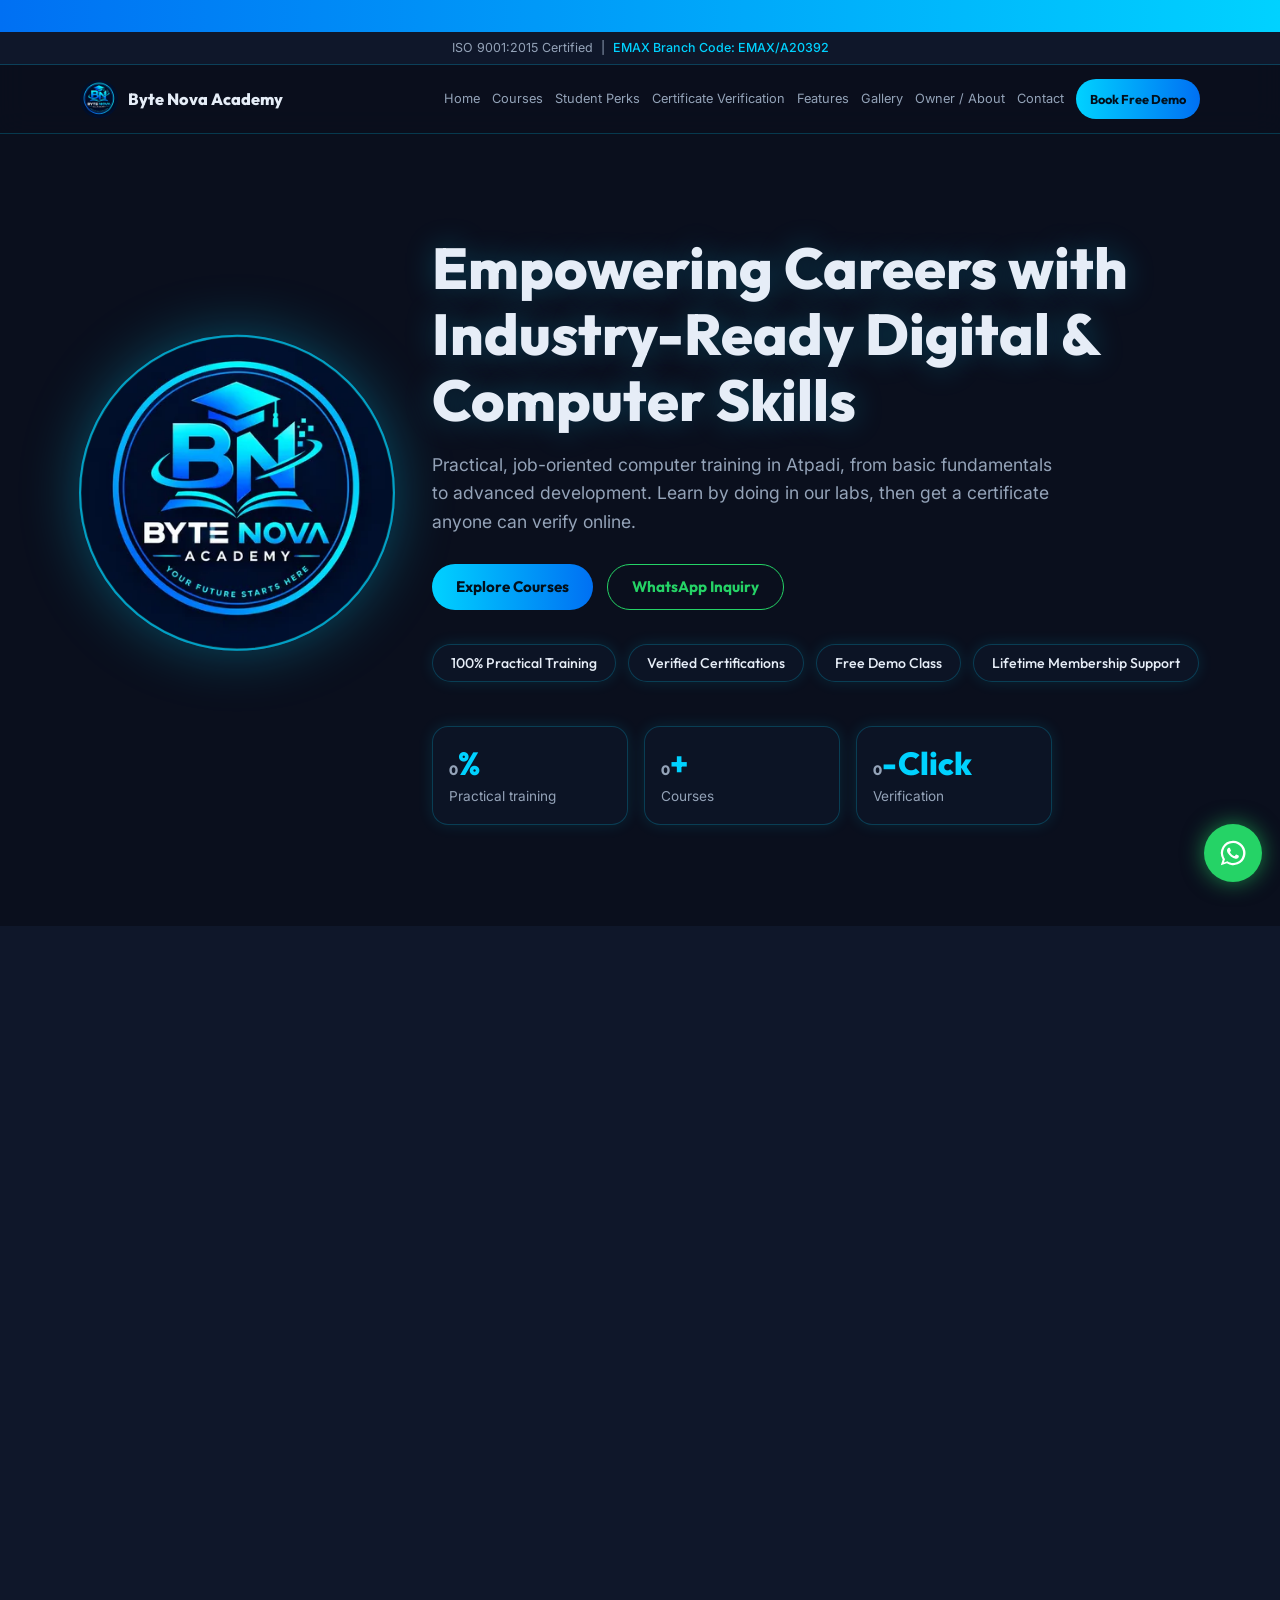
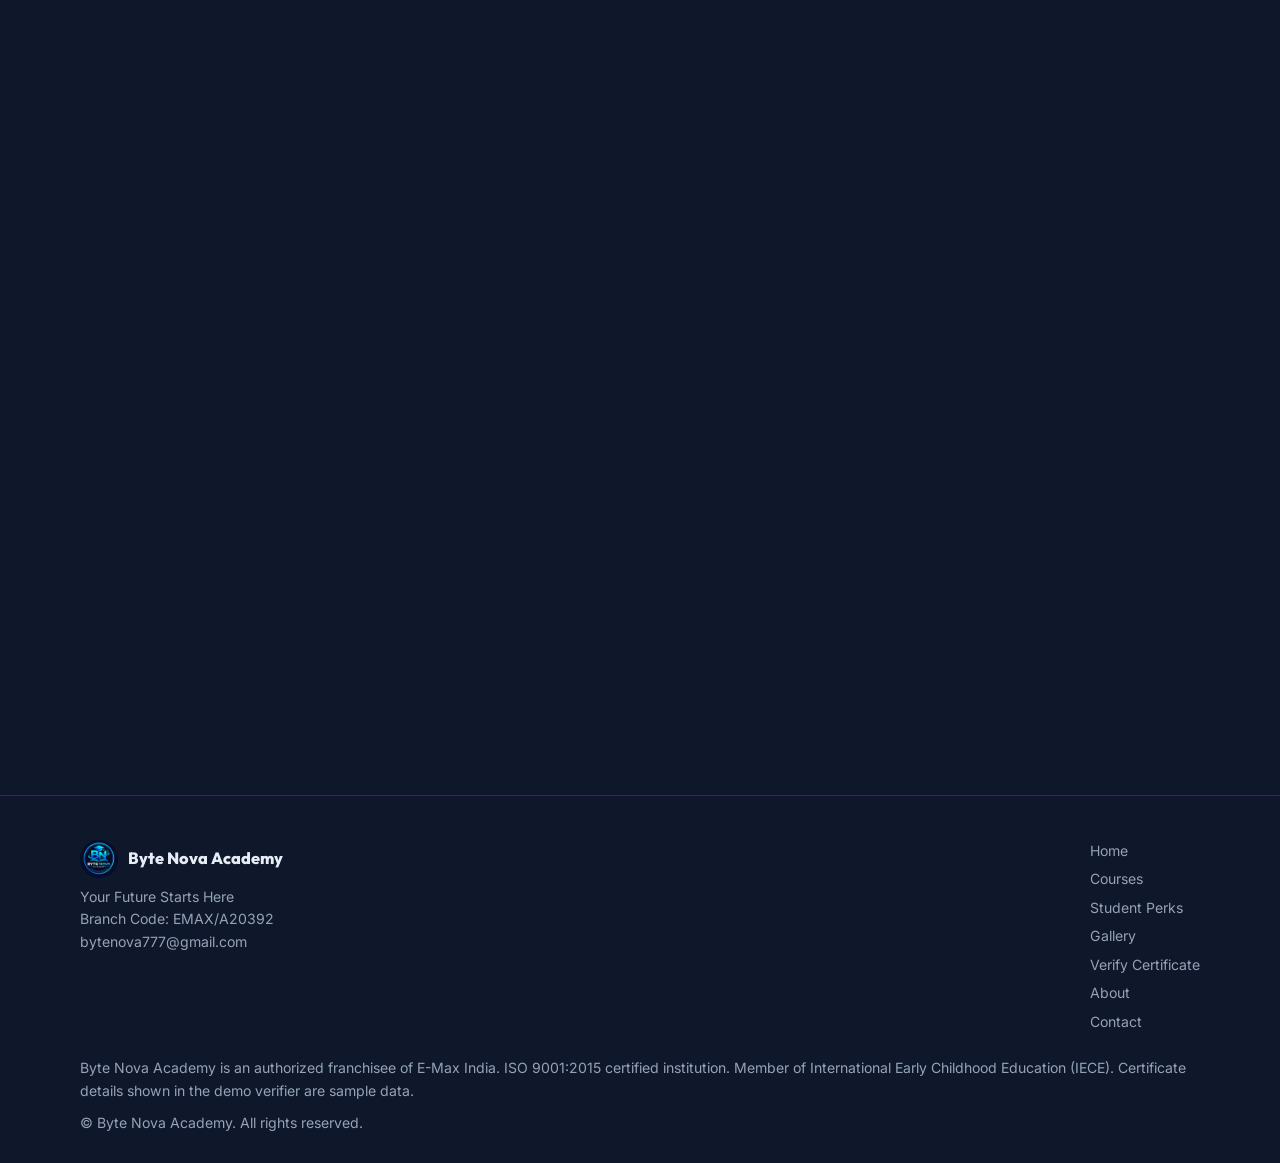
==== commit 643fea5d: "Update index.html" ====
--- a/index.html
+++ b/index.html
@@ -28,7 +28,7 @@
 <link rel="apple-touch-icon" href="images/logo.png">
 <link rel="preconnect" href="https://fonts.googleapis.com">
 <link href="https://fonts.googleapis.com/css2?family=Outfit:wght@400;500;700;800&family=Inter:wght@400;500&display=swap" rel="stylesheet">
-<link rel="stylesheet" href="css/style.css">
+<link rel="stylesheet" href="style.css">
 </head>
 <body class="pg-home">
 <div class="ticker" aria-label="Announcement"><span>Admissions Open! Free Demo Classes Available. Enroll Now! &nbsp;&nbsp;&bull;&nbsp;&nbsp; Admissions Open! Free Demo Classes Available. Enroll Now!</span></div>
@@ -115,4 +115,4 @@
 </a>
 <script src="js/main.js"></script>
 </body>
-</html>+</html>
--- a/style.css
+++ b/style.css
@@ -0,0 +1,229 @@
+/* ===== DESIGN TOKENS: edit colours here ===== */
+:root{--founder:url("[data-uri]");--logo:url("[data-uri]");--bg:#0a0f1d;--bg2:#0f172a;--cyan:#00d2ff;--blue:#0070f3;--text:#e6edf7;--mute:#94a3b8;--glass:rgba(15,23,42,.65);--line:rgba(0,210,255,.22)}
+*{box-sizing:border-box;margin:0}
+html{scroll-behavior:smooth;scroll-padding-top:110px}
+body{background:var(--bg);color:var(--text);font:16px/1.6 Inter,system-ui,sans-serif;overflow-x:hidden}
+h1,h2,h3,.brand{font-family:Outfit,sans-serif;line-height:1.15}
+a{color:inherit;text-decoration:none}
+:focus-visible{outline:2px solid var(--cyan);outline-offset:3px}
+.wrap{max-width:1160px;margin:0 auto;padding:0 20px}
+section{padding:84px 0;position:relative}
+.sec-title{font-size:clamp(1.8rem,4vw,2.6rem);font-weight:800;margin-bottom:10px}
+.sec-sub{color:var(--mute);max-width:620px;margin-bottom:38px}
+.glass{background:var(--glass);backdrop-filter:blur(12px);-webkit-backdrop-filter:blur(12px);border:1px solid var(--line);border-radius:16px;box-shadow:0 0 15px rgba(0,210,255,.12);transition:box-shadow .3s,transform .3s,border-color .3s}
+.glass:hover{box-shadow:0 0 28px rgba(0,210,255,.35);border-color:var(--cyan);transform:translateY(-4px)}
+.btn{display:inline-flex;align-items:center;justify-content:center;min-height:46px;padding:0 24px;border-radius:999px;font:700 .95rem Outfit,sans-serif;cursor:pointer;border:1px solid var(--cyan);color:var(--cyan);background:transparent;transition:box-shadow .3s,background .3s,color .3s}
+.btn:hover{box-shadow:0 0 22px rgba(0,210,255,.55)}
+.btn.solid{background:linear-gradient(90deg,var(--cyan),var(--blue));color:#02101c;border:0}
+.btn.wa{border-color:#25d366;color:#25d366}.btn.wa:hover{box-shadow:0 0 22px rgba(37,211,102,.5)}
+/* Announcement ticker */
+.ticker{background:linear-gradient(90deg,var(--blue),var(--cyan));color:#02101c;font:700 .85rem Outfit;overflow:hidden;white-space:nowrap;padding:7px 0}
+.ticker span{display:inline-block;padding-left:100%;animation:tick 22s linear infinite}
+@keyframes tick{to{transform:translateX(-100%)}}
+/* Navbar */
+header{position:sticky;top:0;z-index:50;background:rgba(10,15,29,.7);backdrop-filter:blur(14px);-webkit-backdrop-filter:blur(14px);border-bottom:1px solid var(--line)}
+.nav{display:flex;align-items:center;justify-content:space-between;height:68px;gap:16px}
+.brand{display:flex;align-items:center;gap:10px;font-weight:800;font-size:1.2rem}
+/* LOGO: images/logo.png (swap the file to change it everywhere) */
+.logo{width:44px;height:44px;border-radius:50%;background:var(--logo) center/cover no-repeat;flex:none;display:inline-block;transition:box-shadow .3s}
+.brand:hover .logo{box-shadow:0 0 20px var(--cyan)}
+.links{display:flex;gap:22px;align-items:center;font-size:.92rem;color:var(--mute)}
+.links a:hover{color:var(--cyan)}
+.burger{display:none;background:none;border:1px solid var(--line);color:var(--cyan);width:44px;height:44px;border-radius:10px;font-size:1.3rem;cursor:pointer}
+.badges{background:var(--bg2);border-bottom:1px solid var(--line);font-size:.78rem;color:var(--mute);text-align:center;padding:6px 10px}
+.badges b{color:var(--cyan);font-weight:500}
+@media(max-width:900px){.burger{display:block}.links{display:none;position:absolute;top:68px;left:0;right:0;flex-direction:column;align-items:stretch;background:var(--bg2);padding:16px 20px;border-bottom:1px solid var(--line)}.links.open{display:flex}.links a{padding:10px 0}}
+/* Hero */
+.hero{min-height:88vh;display:flex;align-items:center;overflow:hidden}
+#grid{position:absolute;inset:0;width:100%;height:100%;z-index:0}
+.hero .wrap{position:relative;z-index:1}
+.emblem{background:var(--logo) center/cover no-repeat;position:absolute;left:20px;top:50%;width:310px;height:310px;border-radius:50%;transform:translateY(-62%);box-shadow:0 0 60px rgba(0,210,255,.35);animation:efloat 6s ease-in-out infinite}
+@keyframes efloat{50%{transform:translateY(-68%)}}
+@media(max-width:1100px){.emblem{display:none}}
+@media(min-width:1101px){.hero .wrap{padding-left:370px}}
+.hero h1,.hero p{position:relative}
+.hero h1{font-size:clamp(2.2rem,5vw,3.6rem);font-weight:800;max-width:720px;margin-bottom:18px;text-shadow:0 0 30px rgba(0,210,255,.25)}
+.hero p{color:var(--mute);max-width:620px;font-size:1.1rem;margin-bottom:28px}
+.cta{display:flex;gap:14px;flex-wrap:wrap;margin-bottom:34px}
+.pills{display:flex;flex-wrap:wrap;gap:12px}
+.pill{padding:9px 18px;border-radius:999px;font:500 .88rem Outfit;animation:float 5s ease-in-out infinite}
+.pill:nth-child(2){animation-delay:-1.2s}.pill:nth-child(3){animation-delay:-2.4s}.pill:nth-child(4){animation-delay:-3.6s}
+@keyframes float{50%{transform:translateY(-8px)}}
+.stats{display:grid;grid-template-columns:repeat(3,1fr);gap:16px;margin-top:44px;max-width:620px}
+.stat{padding:16px}.stat b{display:block;font:800 2rem Outfit;color:var(--cyan)}.stat span{color:var(--mute);font-size:.85rem}
+/* Courses */
+.tabs{display:flex;flex-wrap:wrap;gap:10px;margin-bottom:26px}
+.tab{min-height:44px;padding:0 20px;border-radius:999px;border:1px solid var(--line);background:transparent;color:var(--mute);font:500 .9rem Outfit;cursor:pointer;transition:.25s}
+.tab:hover{color:var(--cyan)}.tab.on{background:var(--cyan);color:#02101c;border-color:var(--cyan);box-shadow:0 0 18px rgba(0,210,255,.5)}
+.cards{display:grid;grid-template-columns:repeat(auto-fill,minmax(260px,1fr));gap:20px}
+.course{padding:22px;display:flex;flex-direction:column;gap:10px}
+.course.hide{display:none}
+.ico{font-size:1.8rem}
+.course h3{font-size:1.15rem}
+.badge{align-self:flex-start;font-size:.72rem;padding:3px 10px;border-radius:999px;background:rgba(0,112,243,.25);color:var(--cyan)}
+.course p{color:var(--mute);font-size:.9rem;flex:1}
+.dur{font-size:.85rem;color:var(--text)}
+/* Features */
+.feat{display:grid;grid-template-columns:repeat(auto-fit,minmax(280px,1fr));gap:20px}
+.feat .glass{padding:26px}.feat h3{margin:8px 0 6px;font-size:1.1rem}.feat p{color:var(--mute);font-size:.92rem}
+/* Verify terminal */
+.term{max-width:760px;background:#050912;border:1px solid var(--cyan);border-radius:14px;box-shadow:0 0 30px rgba(0,210,255,.2);overflow:hidden;font-family:ui-monospace,Menlo,Consolas,monospace}
+.term-bar{background:var(--bg2);padding:10px 16px;font-size:.8rem;color:var(--mute);display:flex;gap:6px;align-items:center}
+.dot{width:10px;height:10px;border-radius:50%;background:#334155}
+.term-body{padding:22px}
+.term form{display:flex;gap:10px;flex-wrap:wrap}
+.term input{flex:1;min-width:200px;min-height:46px;background:#0a1224;border:1px solid var(--line);border-radius:8px;color:var(--cyan);padding:0 14px;font:inherit}
+#vout{margin-top:20px;min-height:24px;font-size:.92rem}
+.ok{border:1px solid #22c55e;border-radius:10px;padding:18px;position:relative;animation:pop .4s}
+@keyframes pop{from{opacity:0;transform:scale(.97)}}
+.ok .tag{display:inline-block;background:#22c55e;color:#02140a;font-weight:700;padding:3px 12px;border-radius:999px;margin-bottom:10px}
+.ok dl{display:grid;grid-template-columns:130px 1fr;gap:6px 12px}.ok dt{color:var(--mute)}
+.qr{position:absolute;right:16px;top:16px;width:64px;height:64px;border:2px dashed #22c55e;display:grid;place-items:center;font-size:.6rem;color:#22c55e;transform:rotate(-8deg)}
+.err{color:#f87171}
+.fallback{display:inline-block;margin-top:16px;color:var(--cyan);font-size:.88rem;text-decoration:underline}
+/* Founder */
+.founder{display:grid;grid-template-columns:260px 1fr;gap:34px;padding:34px;align-items:center}
+/* PHOTO: replace .photo with <img src="images/founder.jpg" alt="Founder" class="photo"> */
+.photo{width:100%;aspect-ratio:1;border-radius:16px;border:1px solid var(--cyan);background:linear-gradient(135deg,#0f172a,#0b2a4a);display:grid;place-items:center;color:var(--mute);font-size:.85rem;text-align:center;object-fit:cover}
+.founder blockquote{font:500 1.2rem/1.5 Outfit;margin:14px 0;border-left:3px solid var(--cyan);padding-left:16px}
+.founder p{color:var(--mute)}
+@media(max-width:720px){.founder{grid-template-columns:1fr}.photo{max-width:240px}}
+/* Contact */
+.contact{display:grid;grid-template-columns:1fr 1fr;gap:24px}
+@media(max-width:860px){.contact{grid-template-columns:1fr}}
+.contact .glass{padding:26px}
+.info p{margin-bottom:12px;color:var(--mute)}.info b{color:var(--text)}.info a{color:var(--cyan)}
+.map{width:100%;height:220px;border:0;border-radius:12px;margin-top:10px;filter:invert(.9) hue-rotate(180deg)}
+label{display:block;font-size:.85rem;color:var(--mute);margin:12px 0 4px}
+.f{width:100%;min-height:46px;background:#0a1224;border:1px solid var(--line);border-radius:10px;color:var(--text);padding:10px 14px;font:inherit}
+.f:focus{border-color:var(--cyan);box-shadow:0 0 12px rgba(0,210,255,.3);outline:0}
+form .btn{margin-top:18px;width:100%}
+.mapcard{margin-top:10px;border:1px solid var(--line);border-radius:12px;background:#07101f;overflow:hidden}.mapcard svg{display:block;width:100%;height:auto}.mapcard iframe{display:block;width:100%;height:240px;border:0}.mapbtns{display:flex;gap:10px;flex-wrap:wrap;padding:14px}.mapbtns .btn{flex:1;min-width:150px}
+.faq details{background:var(--glass);border:1px solid var(--line);border-radius:12px;margin-bottom:12px;padding:0 18px}.faq summary{cursor:pointer;min-height:48px;display:flex;align-items:center;font:600 1rem Outfit}.faq details[open]{border-color:var(--cyan)}.faq p{color:var(--mute);padding-bottom:16px}
+
+/* Owner documents */
+.docs{margin-top:34px}.docs h3{font-size:1.4rem;margin-bottom:6px}.docs .sec-sub{margin-bottom:22px}
+.docgrid{display:grid;grid-template-columns:repeat(auto-fit,minmax(210px,1fr));gap:18px}
+.doc{padding:0;overflow:hidden;cursor:pointer;text-align:left;color:inherit;font:inherit;width:100%}
+.doc .thumb{display:block;width:100%;aspect-ratio:3/4;object-fit:cover;background:#07101f}
+.doc .ph{display:grid;place-items:center;aspect-ratio:3/4;padding:14px;text-align:center;font-size:.8rem;color:var(--mute);background:#07101f}
+.doc span.cap{display:block;padding:12px 14px;font:500 .9rem Outfit;color:var(--text)}
+.lb{position:fixed;inset:0;z-index:100;background:rgba(3,7,16,.92);display:none;align-items:center;justify-content:center;padding:20px}
+.lb.open{display:flex}.lb img{max-width:min(94vw,900px);max-height:84vh;border:1px solid var(--cyan);border-radius:10px;box-shadow:0 0 40px rgba(0,210,255,.4)}
+.lb button{position:absolute;min-width:46px;min-height:46px;border-radius:50%;border:1px solid var(--cyan);background:rgba(10,15,29,.85);color:var(--cyan);font-size:1.4rem;cursor:pointer}
+.lb .x{top:16px;right:16px}.lb .pv{left:14px;top:50%}.lb .nx{right:14px;top:50%}
+.lb p{position:absolute;bottom:18px;left:0;right:0;text-align:center;color:var(--text);font:500 .95rem Outfit}
+/* Footer + FAB */
+footer{border-top:1px solid var(--line);background:var(--bg2);padding:44px 0 28px;font-size:.88rem;color:var(--mute)}
+.fgrid{display:flex;justify-content:space-between;gap:30px;flex-wrap:wrap;margin-bottom:24px}
+footer a:hover{color:var(--cyan)}footer nav{display:flex;flex-direction:column;gap:6px}
+.fab{position:fixed;right:18px;bottom:18px;width:58px;height:58px;border-radius:50%;background:#25d366;display:grid;place-items:center;z-index:60;box-shadow:0 0 22px rgba(37,211,102,.6);animation:pulse 2.4s infinite}
+.fab svg{width:30px;height:30px;fill:#fff}
+@keyframes pulse{50%{box-shadow:0 0 38px rgba(37,211,102,.95)}}
+
+.gal{display:grid;grid-template-columns:repeat(auto-fit,minmax(280px,1fr));gap:20px}
+.gal figure{overflow:hidden}.gal svg{display:block;width:100%;height:auto;background:radial-gradient(circle at 50% 40%,#0d2a4a,#07101f)}
+.gal figcaption{padding:14px 18px;font:500 .95rem Outfit;color:var(--mute)}.gal figcaption b{color:var(--text);display:block}
+/* Reveal */
+.rv{opacity:0;transform:translateY(26px);transition:opacity .7s,transform .7s}.rv.in{opacity:1;transform:none}
+@media(prefers-reduced-motion:reduce){*{animation:none!important;transition:none!important}.rv{opacity:1;transform:none}html{scroll-behavior:auto}}
+
+/* ===================== MULTI-PAGE ADD-ON (new) ===================== */
+body{--pa:#00d2ff}
+.pg-courses{--pa:#00d2ff}.pg-gallery{--pa:#a78bfa}.pg-verify{--pa:#22c55e}.pg-about{--pa:#f59e0b}.pg-contact{--pa:#25d366}.pg-perks{--pa:#ff5fa2}
+.links a.act:not(.btn){color:var(--pa);font-weight:600}
+.links a{white-space:nowrap}.brand{white-space:nowrap}
+@media(min-width:901px) and (max-width:1300px){.links{gap:12px;font-size:.8rem}.brand{font-size:1.02rem}.brand .logo{width:38px;height:38px}.links .btn{padding:0 14px;min-height:40px;font-size:.8rem}.nav{gap:10px}}
+@media(min-width:901px) and (max-width:1050px){.brand{font-size:0}.brand .logo{width:42px;height:42px}}
+.pg-on,main>section:first-child{animation:pgin .55s ease both}
+@keyframes pgin{from{opacity:0;transform:translateY(14px)}}
+.pagehead{padding:30px 0 0;position:relative}
+.pagehead .wrap{font:500 .85rem Outfit,sans-serif;color:var(--mute);display:flex;gap:8px;align-items:center}
+.pagehead a:hover{color:var(--pa)}.pagehead b{color:var(--pa);font-weight:600}
+.pagehead::after{content:"";display:block;height:2px;margin:16px auto 0;max-width:1120px;background:linear-gradient(90deg,transparent,var(--pa),transparent);background-size:200% 100%;animation:shimmer 4s linear infinite;opacity:.8}
+@keyframes shimmer{to{background-position:-200% 0}}
+body:not(.pg-home) .sec-title{position:relative;padding-bottom:12px}
+body:not(.pg-home) .sec-title::after{content:"";position:absolute;left:0;bottom:0;width:64px;height:4px;border-radius:4px;background:var(--pa)}
+/* home: explore grid */
+.explore{display:grid;grid-template-columns:repeat(auto-fit,minmax(250px,1fr));gap:20px}
+.explore a{padding:24px;display:flex;flex-direction:column;gap:8px}
+.explore .ico{font-size:2rem}.explore h3{font-size:1.15rem}.explore p{color:var(--mute);font-size:.9rem;flex:1}
+.explore em{font:600 .85rem Outfit,sans-serif;font-style:normal;color:var(--cyan)}
+.explore a.hot{border-color:#ff5fa2;box-shadow:0 0 22px rgba(255,95,162,.3)}.explore a.hot em{color:#ff5fa2}
+/* floating circle */
+@keyframes ripple{to{transform:scale(1.7);opacity:0}}
+/* ---- Section 1: sliding slider (one image at a time) ---- */
+.slider{position:relative;max-width:860px;margin:0 auto;border-radius:20px;overflow:hidden;border:1px solid var(--line);background:#050912;box-shadow:0 0 30px rgba(255,95,162,.22)}
+.sl-track{display:flex;transition:transform .8s cubic-bezier(.65,0,.35,1)}
+.sl{flex:0 0 100%;position:relative;aspect-ratio:16/10;display:grid;place-items:center;padding-bottom:64px;background:radial-gradient(circle at 50% 40%,#0d2a4a,#07101f)}
+.sl>img{width:100%;height:calc(100% - 0px);object-fit:contain;position:absolute;inset:0;padding:0 0 64px}
+.sl .cap{position:absolute;left:0;right:0;bottom:0;padding:34px 22px 14px;background:linear-gradient(transparent,rgba(3,7,16,.95) 55%);text-align:left}
+.sl .cap b{font:700 1.15rem Outfit,sans-serif;display:block}.sl .cap span{color:var(--mute);font-size:.88rem}
+.sl-btn{position:absolute;top:50%;transform:translateY(-70%);width:46px;height:46px;border-radius:50%;border:1px solid var(--pa);background:rgba(10,15,29,.8);color:var(--pa);font-size:1.5rem;cursor:pointer;z-index:3}
+.sl-btn:hover{box-shadow:0 0 18px rgba(255,95,162,.6)}.sl-prev{left:12px}.sl-next{right:12px}
+.sl-dots{display:flex;gap:10px;justify-content:center;margin-top:16px}
+.sl-dots button{width:12px;height:12px;border-radius:50%;border:1px solid var(--pa);background:transparent;cursor:pointer;padding:0;min-width:12px;transition:.3s}
+.sl-dots button.on{background:var(--pa);width:34px;border-radius:999px}
+.sl-bar{position:absolute;left:0;bottom:0;height:3px;background:var(--pa);width:0;z-index:3}
+@media(max-width:700px){.sl{aspect-ratio:5/4;padding-bottom:96px}.sl>img{padding-bottom:96px}.sl .cap{padding:24px 16px 12px}.sl .cap b{font-size:1.05rem}.sl .cap span{font-size:.82rem}.sl-btn{width:38px;height:38px;top:42%}.vis{font-size:6.6px;margin-top:0}}
+.vis{font-size:clamp(9px,1.9vw,15px);color:#fff;position:relative;z-index:1;margin-top:-1.4em}
+.v-id{width:30em;height:18em;border-radius:1.2em;padding:1.4em;background:linear-gradient(135deg,#0b2a4a,#0070f3);display:flex;flex-direction:column;gap:1em;box-shadow:0 0 3em rgba(0,112,243,.5)}
+.v-id .top{display:flex;align-items:center;gap:.8em;font:700 1.3em Outfit,sans-serif}.v-id .top .logo{width:2.4em;height:2.4em}
+.v-id .mid{display:flex;gap:1.2em;flex:1}.v-id .ph{width:7em;flex:none;border-radius:.7em;background:rgba(255,255,255,.2);display:grid;place-items:center}.v-id .ph span{font-size:3.4em}
+.v-id .lns{flex:1;display:grid;gap:.7em;align-content:center}.v-id .lns i{display:block;height:.8em;border-radius:.4em;background:rgba(255,255,255,.4)}
+.v-id .bot{font-size:.8em;letter-spacing:.08em;opacity:.85;display:flex;justify-content:space-between}
+.v-cert{width:32em;height:21em;border:.5em double #c8a02a;background:linear-gradient(135deg,#fffdf3,#f6e7b4);color:#4a3a05;display:flex;flex-direction:column;align-items:center;justify-content:center;gap:.7em;text-align:center;box-shadow:0 0 3em rgba(200,160,42,.35)}
+.v-cert .m{font-size:3em}.v-cert b{font:700 1.7em Outfit,sans-serif}.v-cert i{display:block;height:.6em;border-radius:.3em;background:rgba(74,58,5,.3);width:14em}.v-cert small{font-size:.85em}
+.v-book{width:14em;height:20em;border-radius:.4em .9em .9em .4em;background:linear-gradient(160deg,#7c3aed,#ff5fa2);padding:1.6em 1.2em;display:flex;flex-direction:column;justify-content:space-between;box-shadow:-.6em .6em 0 rgba(0,0,0,.35),0 0 3em rgba(255,95,162,.45);border-left:.9em solid rgba(0,0,0,.28)}
+.v-book .m{font-size:3.2em}.v-book b{font:800 1.7em/1.1 Outfit,sans-serif}.v-book small{font-size:.85em;opacity:.9}
+.v-portal{width:34em;height:20em;border-radius:.9em;background:#0a1224;border:1px solid var(--cyan);overflow:hidden;box-shadow:0 0 3em rgba(0,210,255,.3);display:flex;flex-direction:column}
+.v-portal .bar{background:#0f172a;padding:.6em 1em;display:flex;gap:.5em;align-items:center;font-size:.8em;color:#94a3b8}.v-portal .bar i{width:.8em;height:.8em;border-radius:50%;background:#334155}
+.v-portal .bd{flex:1;display:grid;place-items:center}.v-portal .fm{width:17em;display:grid;gap:.7em;text-align:center}
+.v-portal .fm b{font:700 1.3em Outfit,sans-serif;color:var(--cyan)}.v-portal .fm i{display:block;height:2.2em;border-radius:.5em;background:#050912;border:1px solid rgba(0,210,255,.3);text-align:left;padding:.5em .8em;font-style:normal;font-size:.85em;color:#64748b}
+.v-portal .fm u{display:block;text-decoration:none;height:2.3em;line-height:2.3em;border-radius:999px;background:linear-gradient(90deg,var(--cyan),var(--blue));color:#02101c;font-weight:700;font-size:.9em}
+/* ---- Section 2: notes photo marquee ---- */
+.mq{overflow:hidden;-webkit-mask-image:linear-gradient(90deg,transparent,#000 7%,#000 93%,transparent);mask-image:linear-gradient(90deg,transparent,#000 7%,#000 93%,transparent);padding:18px 0}
+.mq-track{display:flex;width:max-content;animation:mq 40s linear infinite}
+.mq.rev .mq-track{animation-direction:reverse}
+.mq:hover .mq-track{animation-play-state:paused}
+@keyframes mq{to{transform:translateX(-50%)}}
+.mq-item{flex:none;margin:0 12px;background:#fffef5;border-radius:6px;padding:10px 10px 0;box-shadow:0 10px 24px rgba(0,0,0,.5);transition:transform .35s;transform:rotate(var(--r,-2deg))}
+.mq-item:nth-child(even){--r:2deg}.mq-item:nth-child(3n){--r:-1deg}
+.mq-item:hover{transform:rotate(0) translateY(-8px) scale(1.05);z-index:2}
+.mq-item img{display:block;height:290px;width:auto;max-width:none;border-radius:2px}
+.mq-item figcaption{padding:10px 4px 12px;font:600 .9rem Outfit,sans-serif;color:#1e293b;text-align:center}
+.nt{width:230px;height:290px;padding:18px 16px 16px 34px;position:relative;color:#1e3a8a;background:repeating-linear-gradient(transparent 0 25px,#bcd3f2 25px 26px),#fffef5;border-radius:2px;display:flex;flex-direction:column;gap:6px}
+.nt::before{content:"";position:absolute;left:24px;top:0;bottom:0;width:2px;background:#f87171}
+.nt b{font:700 1.25rem "Segoe Script","Bradley Hand",cursive,Outfit;line-height:1.2;color:#0b2a6a}
+.nt span{font:500 .82rem "Segoe Script","Bradley Hand",cursive,Outfit;line-height:26px}
+.nt .st{position:absolute;right:10px;bottom:12px;font-size:1.9rem;opacity:.85}
+/* ---- Section 3: class poster deck ---- */
+.deck-wrap{display:grid;grid-template-columns:1fr 1fr;gap:44px;align-items:center}
+.deck{position:relative;width:min(300px,68vw);aspect-ratio:3/4;margin:30px auto 40px 30px}
+.poster{position:absolute;inset:0;border-radius:16px;overflow:hidden;border:1px solid rgba(255,255,255,.2);box-shadow:0 14px 34px rgba(0,0,0,.55);transition:transform .9s cubic-bezier(.65,0,.35,1),opacity .9s;background:#07101f;cursor:pointer}
+.poster>img{width:100%;height:100%;object-fit:cover;display:block}
+.pst{width:100%;height:100%;padding:22px;display:flex;flex-direction:column;color:#fff;gap:10px;position:relative;overflow:hidden}
+.pst::before{content:"";position:absolute;width:260px;height:260px;border-radius:50%;right:-90px;top:-80px;background:rgba(255,255,255,.14)}
+.pst .tag{font:700 .7rem Outfit,sans-serif;letter-spacing:.14em;background:rgba(0,0,0,.28);align-self:flex-start;padding:4px 12px;border-radius:999px;position:relative}
+.pst i{font-style:normal;font-size:3.4rem;margin-top:10px;position:relative}.pst h3{font-size:1.9rem;font-weight:800;line-height:1.05;position:relative}
+.pst p{font-size:.95rem;opacity:.92;flex:1;position:relative}.pst small{font:600 .78rem Outfit,sans-serif;background:rgba(0,0,0,.3);padding:8px 12px;border-radius:10px;position:relative}
+.deck-info h3{font-size:1.7rem;margin-bottom:8px}.deck-info p{color:var(--mute);margin-bottom:20px;min-height:52px}
+.deck-ctl{display:flex;gap:12px;flex-wrap:wrap;align-items:center}
+.deck-ctl .rb{width:46px;height:46px;border-radius:50%;border:1px solid var(--pa);background:transparent;color:var(--pa);font-size:1.4rem;cursor:pointer}
+@media(max-width:820px){.deck-wrap{grid-template-columns:1fr;gap:20px}.deck-info{text-align:center}.deck-ctl{justify-content:center}}
+@media(prefers-reduced-motion:reduce){.mq{overflow-x:auto}.sl-track{transition:none}}
+
+.emblem::before,.emblem::after{content:"";position:absolute;inset:-3px;border-radius:50%;border:2px solid rgba(0,210,255,.45);animation:ripple 2.8s ease-out infinite;pointer-events:none}
+.emblem::after{animation-delay:1.4s}
+@media(max-width:1100px){.emblem{display:block;position:relative;left:auto;top:auto;transform:none;width:min(250px,64vw);height:min(250px,64vw);margin:6px auto 30px;animation:float 5s ease-in-out infinite}.hero{padding-top:14px}.hero .wrap{text-align:center}.hero .cta,.hero .pills{justify-content:center}.hero h1,.hero p{margin-left:auto;margin-right:auto}.hero .stats{margin-left:auto;margin-right:auto}}
+
+/* left-side floating logo (inner pages) */
+.lfloat{position:fixed;left:14px;top:55%;z-index:55;display:flex;align-items:center;animation:lfb 4.5s ease-in-out infinite}
+.lf-logo{width:66px;height:66px;border-radius:50%;background:var(--logo) center/cover no-repeat;flex:none;position:relative;box-shadow:0 0 26px rgba(0,210,255,.55);border:2px solid var(--pa)}
+.lf-logo::before,.lf-logo::after{content:"";position:absolute;inset:-3px;border-radius:50%;border:2px solid var(--pa);opacity:.7;animation:ripple 2.8s ease-out infinite}
+.lf-logo::after{animation-delay:1.4s}
+.lfloat em{font:700 .78rem Outfit,sans-serif;font-style:normal;color:#fff;background:linear-gradient(90deg,#ff5fa2,#7c3aed);padding:7px 14px;border-radius:999px;margin-left:-10px;padding-left:18px;white-space:nowrap;max-width:0;overflow:hidden;opacity:0;padding-right:0;transition:max-width .4s,opacity .3s,padding .4s;box-shadow:0 0 16px rgba(255,95,162,.5)}
+.lfloat:hover em,.lfloat:focus-visible em{max-width:170px;opacity:1;padding-right:14px}
+.lfloat:hover .lf-logo{box-shadow:0 0 38px var(--pa)}
+@keyframes lfb{50%{transform:translateY(-12px)}}
+@media(max-width:900px){.lfloat{display:none}}
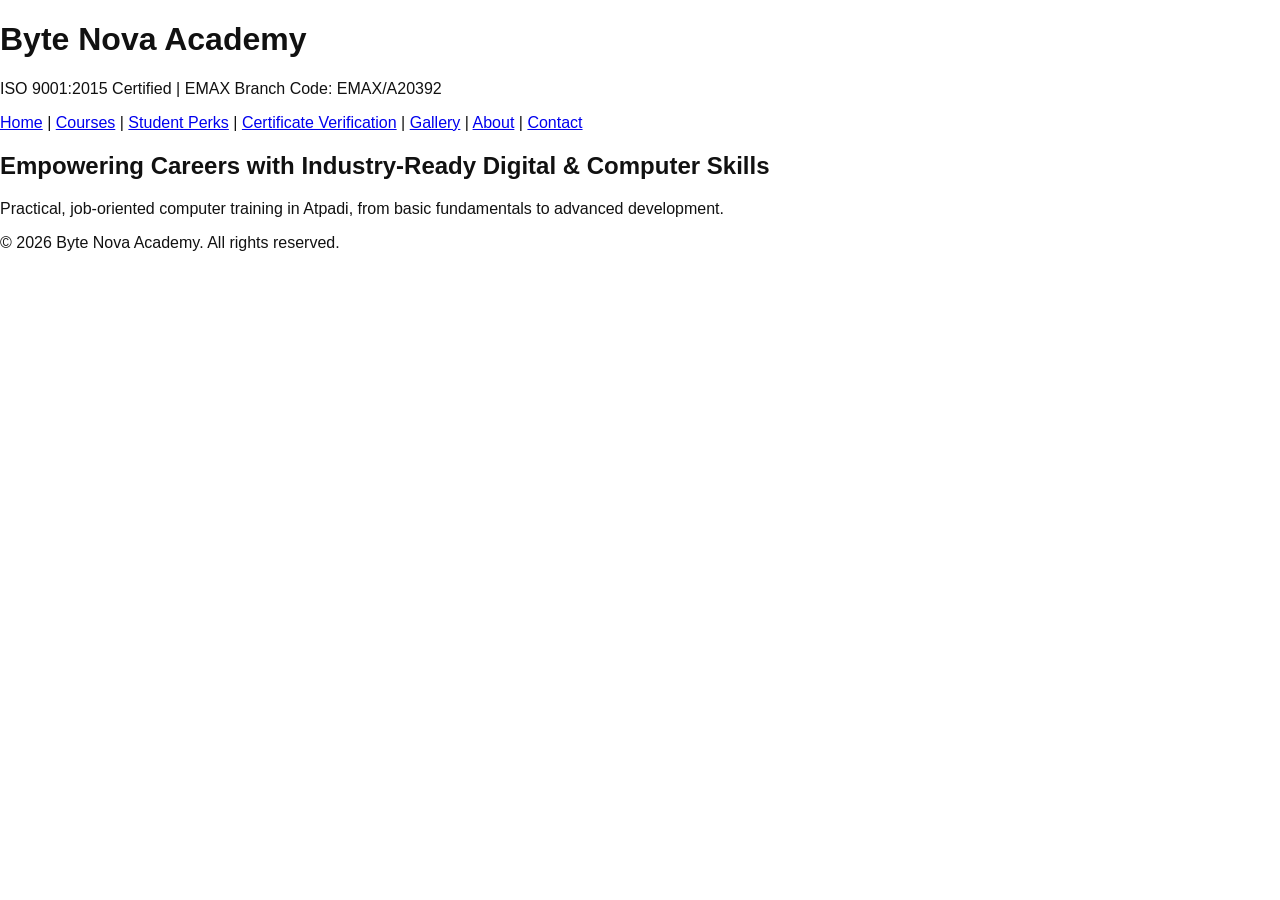
==== commit 4b32deb4: "Add files via upload" ====
--- a/index.html
+++ b/index.html
@@ -1,118 +1,32 @@
 <!DOCTYPE html>
 <html lang="en">
 <head>
-<meta charset="utf-8">
-<meta name="viewport" content="width=device-width, initial-scale=1">
-<title>Byte Nova Academy | Computer Courses in Atpadi, Sangli</title>
-<meta name="description" content="Byte Nova Academy, authorized E-Max India franchisee in Atpadi, Sangli. ADCA, DCA, Tally, Python, Web Design, Digital Marketing and more. Free demo class.">
-<meta name="robots" content="index, follow, max-image-preview:large">
-<meta name="keywords" content="Byte Nova Academy, computer institute Atpadi, computer classes Sangli, ADCA, DCA, Tally GST course, Python course, web designing, E-Max India franchise, EMAX/A20392">
-<meta name="author" content="Byte Nova Academy">
-<meta name="geo.region" content="IN-MH"><meta name="geo.placename" content="Atpadi, Sangli">
-<meta name="theme-color" content="#0a0f1d">
-<!-- GOOGLE SEARCH CONSOLE: paste the content value from Search Console > Add property > URL prefix > HTML tag -->
-<meta name="google-site-verification" content="Pr7QEl2_Z40V494Vmo86W4ati4UQ3uqjABa7WLPa0KI">
-<!-- SITE URL is set to your live GitHub Pages address -->
-<link rel="canonical" href="https://web-universe7.github.io/byte_nova_academy/">
-<meta property="og:type" content="website"><meta property="og:site_name" content="Byte Nova Academy">
-<meta property="og:title" content="Byte Nova Academy | Computer Courses in Atpadi, Sangli">
-<meta property="og:description" content="Byte Nova Academy, authorized E-Max India franchisee in Atpadi, Sangli. ADCA, DCA, Tally, Python, Web Design, Digital Marketing and more. Free demo class.">
-<meta property="og:url" content="https://web-universe7.github.io/byte_nova_academy/"><meta property="og:image" content="https://web-universe7.github.io/byte_nova_academy/images/logo.png">
-<meta name="twitter:card" content="summary_large_image">
-<script type="application/ld+json">{"@context":"https://schema.org","@type":"EducationalOrganization","name":"Byte Nova Academy","alternateName":"E-Max India Branch EMAX/A20392","url":"https://web-universe7.github.io/byte_nova_academy/","logo":"https://web-universe7.github.io/byte_nova_academy/images/logo.png","image":"https://web-universe7.github.io/byte_nova_academy/images/logo.png","founder":{"@type":"Person","name":"Gaurav Gardade","jobTitle":"Founder & Director"},"slogan":"Your Future Starts Here","email":"bytenova777@gmail.com","telephone":["+917745036055","+919579648610"],"address":{"@type":"PostalAddress","streetAddress":"Near Chhatrapati Chowk, Jambhulani, Ghanand","addressLocality":"Atpadi","addressRegion":"Maharashtra","postalCode":"415208","addressCountry":"IN"},"areaServed":["Atpadi","Sangli","Maharashtra"],"sameAs":["https://www.emaxindia.in"]}</script>
-<!-- BING WEBMASTER (optional): paste code from Bing Webmaster Tools > Add site > HTML Meta Tag -->
-<meta name="msvalidate.01" content="PASTE-YOUR-BING-CODE-HERE">
-<meta name="format-detection" content="telephone=yes">
-<link rel="alternate" hreflang="en-in" href="https://web-universe7.github.io/byte_nova_academy/">
-<link rel="icon" type="image/png" href="[data-uri]">
-<link rel="apple-touch-icon" href="images/logo.png">
-<link rel="preconnect" href="https://fonts.googleapis.com">
-<link href="https://fonts.googleapis.com/css2?family=Outfit:wght@400;500;700;800&family=Inter:wght@400;500&display=swap" rel="stylesheet">
-<link rel="stylesheet" href="style.css">
+    <meta charset="UTF-8">
+    <meta name="viewport" content="width=device-width, initial-scale=1.0">
+    <title>Byte Nova Academy | Computer Courses in Atpadi</title>
+    <link rel="stylesheet" href="style.css">
 </head>
-<body class="pg-home">
-<div class="ticker" aria-label="Announcement"><span>Admissions Open! Free Demo Classes Available. Enroll Now! &nbsp;&nbsp;&bull;&nbsp;&nbsp; Admissions Open! Free Demo Classes Available. Enroll Now!</span></div>
-
-<header>
-  <div class="badges">ISO 9001:2015 Certified &nbsp;|&nbsp; <b>EMAX Branch Code: EMAX/A20392</b></div>
-  <div class="wrap nav">
-    <a href="index.html" class="brand"><span class="logo" role="img" aria-label="Byte Nova Academy logo"></span>Byte Nova Academy</a>
-    <button class="burger" id="burger" aria-label="Open menu" aria-expanded="false">&#9776;</button>
-    <nav class="links" id="links">
-      <a href="index.html">Home</a><a href="courses.html">Courses</a><a href="student-perks.html">Student Perks</a><a href="verify.html">Certificate Verification</a><a href="index.html#features">Features</a><a href="gallery.html">Gallery</a><a href="about.html">Owner / About</a><a href="contact.html">Contact</a>
-      <a href="contact.html" class="btn solid">Book Free Demo</a>
-    </nav>
-  </div>
-</header>
-
-<main>
-<section class="hero" id="home">
-  <canvas id="grid" aria-hidden="true"></canvas>
-  <div class="wrap">
-    <div class="emblem" role="img" aria-label="Byte Nova Academy emblem"></div>
-    <h1>Empowering Careers with Industry-Ready Digital &amp; Computer Skills</h1>
-    <p>Practical, job-oriented computer training in Atpadi, from basic fundamentals to advanced development. Learn by doing in our labs, then get a certificate anyone can verify online.</p>
-    <div class="cta">
-      <a href="courses.html" class="btn solid">Explore Courses</a>
-      <!-- WHATSAPP NUMBER: change 917745036055 (country code + number, no +) -->
-      <a href="https://wa.me/917745036055?text=Hi%20Byte%20Nova%20Academy" class="btn wa" target="_blank" rel="noopener">WhatsApp Inquiry</a>
-    </div>
-    <div class="pills">
-      <span class="pill glass">100% Practical Training</span><span class="pill glass">Verified Certifications</span><span class="pill glass">Free Demo Class</span><span class="pill glass">Lifetime Membership Support</span>
-    </div>
-    <div class="stats">
-      <div class="stat glass"><b><span data-n="100">0</span>%</b><span>Practical training</span></div>
-      <div class="stat glass"><b><span data-n="20">0</span>+</b><span>Courses</span></div>
-      <div class="stat glass"><b><span data-n="1">0</span>-Click</b><span>Verification</span></div>
-    </div>
-  </div>
-</section>
-
-<section id="explore" style="background:var(--bg2)">
-  <div class="wrap">
-    <h2 class="sec-title rv">Explore Byte Nova Academy</h2>
-    <p class="sec-sub rv">Every part of the institute has its own page. Pick where you want to go.</p>
-    <div class="explore">
-      <a class="glass rv" href="courses.html"><span class="ico">&#127891;</span><h3>Courses</h3><p>20+ job-oriented courses from DCA and Tally to Python and Web Designing.</p><em>View courses &rarr;</em></a>
-      <a class="glass rv hot" href="student-perks.html"><span class="ico">&#129698;</span><h3>Student Perks</h3><p>ID card, certificate, e-book, student login portal, study material and class offers.</p><em>See what we provide &rarr;</em></a>
-      <a class="glass rv" href="verify.html"><span class="ico">&#9989;</span><h3>Certificate Verification</h3><p>Check any certificate with its registration number in one click.</p><em>Verify now &rarr;</em></a>
-      <a class="glass rv" href="gallery.html"><span class="ico">&#128444;</span><h3>Gallery</h3><p>Life at the institute: labs, trainers and students.</p><em>Open gallery &rarr;</em></a>
-      <a class="glass rv" href="about.html"><span class="ico">&#128100;</span><h3>Owner / About</h3><p>Meet the founder and see the certified owner documents.</p><em>Read more &rarr;</em></a>
-      <a class="glass rv" href="contact.html"><span class="ico">&#128222;</span><h3>Contact &amp; Free Demo</h3><p>Address, phone, WhatsApp, map and the free demo booking form.</p><em>Get in touch &rarr;</em></a>
-    </div>
-  </div>
-</section>
-
-<section id="features" style="background:var(--bg2)">
-  <div class="wrap">
-    <h2 class="sec-title rv">Why Choose Byte Nova Academy</h2>
-    <p class="sec-sub rv">Training that ends in a skill you can show and a certificate you can prove.</p>
-    <div class="feat">
-      <div class="glass rv"><span class="ico">&#128187;</span><h3>100% Practical Lab Training</h3><p>Every concept is practised on a computer, not just explained on a board.</p></div>
-      <div class="glass rv"><span class="ico">&#9989;</span><h3>ISO 9001:2015 &amp; QR-Verified Certificates</h3><p>Employers can scan the QR code and confirm your certificate instantly.</p></div>
-      <div class="glass rv"><span class="ico">&#128202;</span><h3>Student Login Portal</h3><p>Check results, download admit cards and see exam schedules in one place.</p></div>
-      <div class="glass rv"><span class="ico">&#128218;</span><h3>Free Study Material &amp; Practice Tests</h3><p>E-books and online practice tests included with your course.</p></div>
-      <div class="glass rv"><span class="ico">&#9200;</span><h3>Flexible Batches, 1-on-1 Guidance</h3><p>Choose a timing that fits school, college or work, and get personal help.</p></div>
-      <div class="glass rv"><span class="ico">&#128226;</span><h3>Daily Job Alerts</h3><p>Government and private job openings shared with students every day.</p></div>
-    </div>
-  </div>
-</section>
-</main>
-
-<footer>
-  <div class="wrap">
-    <div class="fgrid">
-      <div><div class="brand" style="color:var(--text)"><span class="logo" role="img" aria-label="Byte Nova Academy logo"></span>Byte Nova Academy</div><p style="margin-top:8px">Your Future Starts Here<br>Branch Code: EMAX/A20392<br><a href="mailto:bytenova777@gmail.com">bytenova777@gmail.com</a></p></div>
-      <nav><a href="index.html">Home</a><a href="courses.html">Courses</a><a href="student-perks.html">Student Perks</a><a href="gallery.html">Gallery</a><a href="verify.html">Verify Certificate</a><a href="about.html">About</a><a href="contact.html">Contact</a></nav>
-    </div>
-    <p>Byte Nova Academy is an authorized franchisee of E-Max India. ISO 9001:2015 certified institution. Member of International Early Childhood Education (IECE). Certificate details shown in the demo verifier are sample data.</p>
-    <p style="margin-top:10px">&copy; <span id="yr"></span> Byte Nova Academy. All rights reserved.</p>
-  </div>
-</footer>
-
-<a class="fab" href="https://wa.me/917745036055?text=Hi%20Byte%20Nova%20Academy" target="_blank" rel="noopener" aria-label="Chat on WhatsApp">
-  <svg viewBox="0 0 32 32"><path d="M16 3a13 13 0 0 0-11 19.8L3 29l6.4-2A13 13 0 1 0 16 3zm0 23.7c-2 0-3.9-.6-5.5-1.600l-.4-.2-3.800 1.200 1.200-3.700-.3-.4A10.700 10.700 0 1 1 16 26.700zm5.900-8c-.3-.2-1.900-.9-2.200-1-.3-.1-.5-.2-.7.200-.2.300-.8 1-1 1.200-.2.200-.4.200-.7.100-1.900-.9-3.100-1.700-4.400-3.800-.3-.6.300-.5.900-1.700.1-.2 0-.4 0-.5l-1-2.300c-.3-.6-.5-.5-.7-.5h-.6c-.2 0-.5.100-.8.400-.3.300-1.100 1.100-1.100 2.600s1.100 3 1.300 3.200c.2.200 2.200 3.400 5.300 4.700 2 .8 2.700.9 3.700.7.600-.1 1.900-.8 2.100-1.500.3-.7.3-1.400.2-1.500-.1-.1-.3-.2-.6-.4z"/></svg>
-</a>
-<script src="js/main.js"></script>
+<body>
+    <header>
+        <h1>Byte Nova Academy</h1>
+        <p>ISO 9001:2015 Certified | EMAX Branch Code: EMAX/A20392</p>
+        <nav>
+            <a href="index.html">Home</a> | 
+            <a href="courses.html">Courses</a> | 
+            <a href="student-perks.html">Student Perks</a> | 
+            <a href="verify.html">Certificate Verification</a> | 
+            <a href="gallery.html">Gallery</a> | 
+            <a href="about.html">About</a> | 
+            <a href="contact.html">Contact</a>
+        </nav>
+    </header>
+    <main>
+        <h2>Empowering Careers with Industry-Ready Digital & Computer Skills</h2>
+        <p>Practical, job-oriented computer training in Atpadi, from basic fundamentals to advanced development.</p>
+    </main>
+    <footer>
+        <p>&copy; 2026 Byte Nova Academy. All rights reserved.</p>
+    </footer>
+    <script src="main.js"></script>
 </body>
 </html>
--- a/style.css
+++ b/style.css
@@ -1,229 +1,2 @@
-/* ===== DESIGN TOKENS: edit colours here ===== */
-:root{--founder:url("[data-uri]");--logo:url("[data-uri]");--bg:#0a0f1d;--bg2:#0f172a;--cyan:#00d2ff;--blue:#0070f3;--text:#e6edf7;--mute:#94a3b8;--glass:rgba(15,23,42,.65);--line:rgba(0,210,255,.22)}
-*{box-sizing:border-box;margin:0}
-html{scroll-behavior:smooth;scroll-padding-top:110px}
-body{background:var(--bg);color:var(--text);font:16px/1.6 Inter,system-ui,sans-serif;overflow-x:hidden}
-h1,h2,h3,.brand{font-family:Outfit,sans-serif;line-height:1.15}
-a{color:inherit;text-decoration:none}
-:focus-visible{outline:2px solid var(--cyan);outline-offset:3px}
-.wrap{max-width:1160px;margin:0 auto;padding:0 20px}
-section{padding:84px 0;position:relative}
-.sec-title{font-size:clamp(1.8rem,4vw,2.6rem);font-weight:800;margin-bottom:10px}
-.sec-sub{color:var(--mute);max-width:620px;margin-bottom:38px}
-.glass{background:var(--glass);backdrop-filter:blur(12px);-webkit-backdrop-filter:blur(12px);border:1px solid var(--line);border-radius:16px;box-shadow:0 0 15px rgba(0,210,255,.12);transition:box-shadow .3s,transform .3s,border-color .3s}
-.glass:hover{box-shadow:0 0 28px rgba(0,210,255,.35);border-color:var(--cyan);transform:translateY(-4px)}
-.btn{display:inline-flex;align-items:center;justify-content:center;min-height:46px;padding:0 24px;border-radius:999px;font:700 .95rem Outfit,sans-serif;cursor:pointer;border:1px solid var(--cyan);color:var(--cyan);background:transparent;transition:box-shadow .3s,background .3s,color .3s}
-.btn:hover{box-shadow:0 0 22px rgba(0,210,255,.55)}
-.btn.solid{background:linear-gradient(90deg,var(--cyan),var(--blue));color:#02101c;border:0}
-.btn.wa{border-color:#25d366;color:#25d366}.btn.wa:hover{box-shadow:0 0 22px rgba(37,211,102,.5)}
-/* Announcement ticker */
-.ticker{background:linear-gradient(90deg,var(--blue),var(--cyan));color:#02101c;font:700 .85rem Outfit;overflow:hidden;white-space:nowrap;padding:7px 0}
-.ticker span{display:inline-block;padding-left:100%;animation:tick 22s linear infinite}
-@keyframes tick{to{transform:translateX(-100%)}}
-/* Navbar */
-header{position:sticky;top:0;z-index:50;background:rgba(10,15,29,.7);backdrop-filter:blur(14px);-webkit-backdrop-filter:blur(14px);border-bottom:1px solid var(--line)}
-.nav{display:flex;align-items:center;justify-content:space-between;height:68px;gap:16px}
-.brand{display:flex;align-items:center;gap:10px;font-weight:800;font-size:1.2rem}
-/* LOGO: images/logo.png (swap the file to change it everywhere) */
-.logo{width:44px;height:44px;border-radius:50%;background:var(--logo) center/cover no-repeat;flex:none;display:inline-block;transition:box-shadow .3s}
-.brand:hover .logo{box-shadow:0 0 20px var(--cyan)}
-.links{display:flex;gap:22px;align-items:center;font-size:.92rem;color:var(--mute)}
-.links a:hover{color:var(--cyan)}
-.burger{display:none;background:none;border:1px solid var(--line);color:var(--cyan);width:44px;height:44px;border-radius:10px;font-size:1.3rem;cursor:pointer}
-.badges{background:var(--bg2);border-bottom:1px solid var(--line);font-size:.78rem;color:var(--mute);text-align:center;padding:6px 10px}
-.badges b{color:var(--cyan);font-weight:500}
-@media(max-width:900px){.burger{display:block}.links{display:none;position:absolute;top:68px;left:0;right:0;flex-direction:column;align-items:stretch;background:var(--bg2);padding:16px 20px;border-bottom:1px solid var(--line)}.links.open{display:flex}.links a{padding:10px 0}}
-/* Hero */
-.hero{min-height:88vh;display:flex;align-items:center;overflow:hidden}
-#grid{position:absolute;inset:0;width:100%;height:100%;z-index:0}
-.hero .wrap{position:relative;z-index:1}
-.emblem{background:var(--logo) center/cover no-repeat;position:absolute;left:20px;top:50%;width:310px;height:310px;border-radius:50%;transform:translateY(-62%);box-shadow:0 0 60px rgba(0,210,255,.35);animation:efloat 6s ease-in-out infinite}
-@keyframes efloat{50%{transform:translateY(-68%)}}
-@media(max-width:1100px){.emblem{display:none}}
-@media(min-width:1101px){.hero .wrap{padding-left:370px}}
-.hero h1,.hero p{position:relative}
-.hero h1{font-size:clamp(2.2rem,5vw,3.6rem);font-weight:800;max-width:720px;margin-bottom:18px;text-shadow:0 0 30px rgba(0,210,255,.25)}
-.hero p{color:var(--mute);max-width:620px;font-size:1.1rem;margin-bottom:28px}
-.cta{display:flex;gap:14px;flex-wrap:wrap;margin-bottom:34px}
-.pills{display:flex;flex-wrap:wrap;gap:12px}
-.pill{padding:9px 18px;border-radius:999px;font:500 .88rem Outfit;animation:float 5s ease-in-out infinite}
-.pill:nth-child(2){animation-delay:-1.2s}.pill:nth-child(3){animation-delay:-2.4s}.pill:nth-child(4){animation-delay:-3.6s}
-@keyframes float{50%{transform:translateY(-8px)}}
-.stats{display:grid;grid-template-columns:repeat(3,1fr);gap:16px;margin-top:44px;max-width:620px}
-.stat{padding:16px}.stat b{display:block;font:800 2rem Outfit;color:var(--cyan)}.stat span{color:var(--mute);font-size:.85rem}
-/* Courses */
-.tabs{display:flex;flex-wrap:wrap;gap:10px;margin-bottom:26px}
-.tab{min-height:44px;padding:0 20px;border-radius:999px;border:1px solid var(--line);background:transparent;color:var(--mute);font:500 .9rem Outfit;cursor:pointer;transition:.25s}
-.tab:hover{color:var(--cyan)}.tab.on{background:var(--cyan);color:#02101c;border-color:var(--cyan);box-shadow:0 0 18px rgba(0,210,255,.5)}
-.cards{display:grid;grid-template-columns:repeat(auto-fill,minmax(260px,1fr));gap:20px}
-.course{padding:22px;display:flex;flex-direction:column;gap:10px}
-.course.hide{display:none}
-.ico{font-size:1.8rem}
-.course h3{font-size:1.15rem}
-.badge{align-self:flex-start;font-size:.72rem;padding:3px 10px;border-radius:999px;background:rgba(0,112,243,.25);color:var(--cyan)}
-.course p{color:var(--mute);font-size:.9rem;flex:1}
-.dur{font-size:.85rem;color:var(--text)}
-/* Features */
-.feat{display:grid;grid-template-columns:repeat(auto-fit,minmax(280px,1fr));gap:20px}
-.feat .glass{padding:26px}.feat h3{margin:8px 0 6px;font-size:1.1rem}.feat p{color:var(--mute);font-size:.92rem}
-/* Verify terminal */
-.term{max-width:760px;background:#050912;border:1px solid var(--cyan);border-radius:14px;box-shadow:0 0 30px rgba(0,210,255,.2);overflow:hidden;font-family:ui-monospace,Menlo,Consolas,monospace}
-.term-bar{background:var(--bg2);padding:10px 16px;font-size:.8rem;color:var(--mute);display:flex;gap:6px;align-items:center}
-.dot{width:10px;height:10px;border-radius:50%;background:#334155}
-.term-body{padding:22px}
-.term form{display:flex;gap:10px;flex-wrap:wrap}
-.term input{flex:1;min-width:200px;min-height:46px;background:#0a1224;border:1px solid var(--line);border-radius:8px;color:var(--cyan);padding:0 14px;font:inherit}
-#vout{margin-top:20px;min-height:24px;font-size:.92rem}
-.ok{border:1px solid #22c55e;border-radius:10px;padding:18px;position:relative;animation:pop .4s}
-@keyframes pop{from{opacity:0;transform:scale(.97)}}
-.ok .tag{display:inline-block;background:#22c55e;color:#02140a;font-weight:700;padding:3px 12px;border-radius:999px;margin-bottom:10px}
-.ok dl{display:grid;grid-template-columns:130px 1fr;gap:6px 12px}.ok dt{color:var(--mute)}
-.qr{position:absolute;right:16px;top:16px;width:64px;height:64px;border:2px dashed #22c55e;display:grid;place-items:center;font-size:.6rem;color:#22c55e;transform:rotate(-8deg)}
-.err{color:#f87171}
-.fallback{display:inline-block;margin-top:16px;color:var(--cyan);font-size:.88rem;text-decoration:underline}
-/* Founder */
-.founder{display:grid;grid-template-columns:260px 1fr;gap:34px;padding:34px;align-items:center}
-/* PHOTO: replace .photo with <img src="images/founder.jpg" alt="Founder" class="photo"> */
-.photo{width:100%;aspect-ratio:1;border-radius:16px;border:1px solid var(--cyan);background:linear-gradient(135deg,#0f172a,#0b2a4a);display:grid;place-items:center;color:var(--mute);font-size:.85rem;text-align:center;object-fit:cover}
-.founder blockquote{font:500 1.2rem/1.5 Outfit;margin:14px 0;border-left:3px solid var(--cyan);padding-left:16px}
-.founder p{color:var(--mute)}
-@media(max-width:720px){.founder{grid-template-columns:1fr}.photo{max-width:240px}}
-/* Contact */
-.contact{display:grid;grid-template-columns:1fr 1fr;gap:24px}
-@media(max-width:860px){.contact{grid-template-columns:1fr}}
-.contact .glass{padding:26px}
-.info p{margin-bottom:12px;color:var(--mute)}.info b{color:var(--text)}.info a{color:var(--cyan)}
-.map{width:100%;height:220px;border:0;border-radius:12px;margin-top:10px;filter:invert(.9) hue-rotate(180deg)}
-label{display:block;font-size:.85rem;color:var(--mute);margin:12px 0 4px}
-.f{width:100%;min-height:46px;background:#0a1224;border:1px solid var(--line);border-radius:10px;color:var(--text);padding:10px 14px;font:inherit}
-.f:focus{border-color:var(--cyan);box-shadow:0 0 12px rgba(0,210,255,.3);outline:0}
-form .btn{margin-top:18px;width:100%}
-.mapcard{margin-top:10px;border:1px solid var(--line);border-radius:12px;background:#07101f;overflow:hidden}.mapcard svg{display:block;width:100%;height:auto}.mapcard iframe{display:block;width:100%;height:240px;border:0}.mapbtns{display:flex;gap:10px;flex-wrap:wrap;padding:14px}.mapbtns .btn{flex:1;min-width:150px}
-.faq details{background:var(--glass);border:1px solid var(--line);border-radius:12px;margin-bottom:12px;padding:0 18px}.faq summary{cursor:pointer;min-height:48px;display:flex;align-items:center;font:600 1rem Outfit}.faq details[open]{border-color:var(--cyan)}.faq p{color:var(--mute);padding-bottom:16px}
-
-/* Owner documents */
-.docs{margin-top:34px}.docs h3{font-size:1.4rem;margin-bottom:6px}.docs .sec-sub{margin-bottom:22px}
-.docgrid{display:grid;grid-template-columns:repeat(auto-fit,minmax(210px,1fr));gap:18px}
-.doc{padding:0;overflow:hidden;cursor:pointer;text-align:left;color:inherit;font:inherit;width:100%}
-.doc .thumb{display:block;width:100%;aspect-ratio:3/4;object-fit:cover;background:#07101f}
-.doc .ph{display:grid;place-items:center;aspect-ratio:3/4;padding:14px;text-align:center;font-size:.8rem;color:var(--mute);background:#07101f}
-.doc span.cap{display:block;padding:12px 14px;font:500 .9rem Outfit;color:var(--text)}
-.lb{position:fixed;inset:0;z-index:100;background:rgba(3,7,16,.92);display:none;align-items:center;justify-content:center;padding:20px}
-.lb.open{display:flex}.lb img{max-width:min(94vw,900px);max-height:84vh;border:1px solid var(--cyan);border-radius:10px;box-shadow:0 0 40px rgba(0,210,255,.4)}
-.lb button{position:absolute;min-width:46px;min-height:46px;border-radius:50%;border:1px solid var(--cyan);background:rgba(10,15,29,.85);color:var(--cyan);font-size:1.4rem;cursor:pointer}
-.lb .x{top:16px;right:16px}.lb .pv{left:14px;top:50%}.lb .nx{right:14px;top:50%}
-.lb p{position:absolute;bottom:18px;left:0;right:0;text-align:center;color:var(--text);font:500 .95rem Outfit}
-/* Footer + FAB */
-footer{border-top:1px solid var(--line);background:var(--bg2);padding:44px 0 28px;font-size:.88rem;color:var(--mute)}
-.fgrid{display:flex;justify-content:space-between;gap:30px;flex-wrap:wrap;margin-bottom:24px}
-footer a:hover{color:var(--cyan)}footer nav{display:flex;flex-direction:column;gap:6px}
-.fab{position:fixed;right:18px;bottom:18px;width:58px;height:58px;border-radius:50%;background:#25d366;display:grid;place-items:center;z-index:60;box-shadow:0 0 22px rgba(37,211,102,.6);animation:pulse 2.4s infinite}
-.fab svg{width:30px;height:30px;fill:#fff}
-@keyframes pulse{50%{box-shadow:0 0 38px rgba(37,211,102,.95)}}
-
-.gal{display:grid;grid-template-columns:repeat(auto-fit,minmax(280px,1fr));gap:20px}
-.gal figure{overflow:hidden}.gal svg{display:block;width:100%;height:auto;background:radial-gradient(circle at 50% 40%,#0d2a4a,#07101f)}
-.gal figcaption{padding:14px 18px;font:500 .95rem Outfit;color:var(--mute)}.gal figcaption b{color:var(--text);display:block}
-/* Reveal */
-.rv{opacity:0;transform:translateY(26px);transition:opacity .7s,transform .7s}.rv.in{opacity:1;transform:none}
-@media(prefers-reduced-motion:reduce){*{animation:none!important;transition:none!important}.rv{opacity:1;transform:none}html{scroll-behavior:auto}}
-
-/* ===================== MULTI-PAGE ADD-ON (new) ===================== */
-body{--pa:#00d2ff}
-.pg-courses{--pa:#00d2ff}.pg-gallery{--pa:#a78bfa}.pg-verify{--pa:#22c55e}.pg-about{--pa:#f59e0b}.pg-contact{--pa:#25d366}.pg-perks{--pa:#ff5fa2}
-.links a.act:not(.btn){color:var(--pa);font-weight:600}
-.links a{white-space:nowrap}.brand{white-space:nowrap}
-@media(min-width:901px) and (max-width:1300px){.links{gap:12px;font-size:.8rem}.brand{font-size:1.02rem}.brand .logo{width:38px;height:38px}.links .btn{padding:0 14px;min-height:40px;font-size:.8rem}.nav{gap:10px}}
-@media(min-width:901px) and (max-width:1050px){.brand{font-size:0}.brand .logo{width:42px;height:42px}}
-.pg-on,main>section:first-child{animation:pgin .55s ease both}
-@keyframes pgin{from{opacity:0;transform:translateY(14px)}}
-.pagehead{padding:30px 0 0;position:relative}
-.pagehead .wrap{font:500 .85rem Outfit,sans-serif;color:var(--mute);display:flex;gap:8px;align-items:center}
-.pagehead a:hover{color:var(--pa)}.pagehead b{color:var(--pa);font-weight:600}
-.pagehead::after{content:"";display:block;height:2px;margin:16px auto 0;max-width:1120px;background:linear-gradient(90deg,transparent,var(--pa),transparent);background-size:200% 100%;animation:shimmer 4s linear infinite;opacity:.8}
-@keyframes shimmer{to{background-position:-200% 0}}
-body:not(.pg-home) .sec-title{position:relative;padding-bottom:12px}
-body:not(.pg-home) .sec-title::after{content:"";position:absolute;left:0;bottom:0;width:64px;height:4px;border-radius:4px;background:var(--pa)}
-/* home: explore grid */
-.explore{display:grid;grid-template-columns:repeat(auto-fit,minmax(250px,1fr));gap:20px}
-.explore a{padding:24px;display:flex;flex-direction:column;gap:8px}
-.explore .ico{font-size:2rem}.explore h3{font-size:1.15rem}.explore p{color:var(--mute);font-size:.9rem;flex:1}
-.explore em{font:600 .85rem Outfit,sans-serif;font-style:normal;color:var(--cyan)}
-.explore a.hot{border-color:#ff5fa2;box-shadow:0 0 22px rgba(255,95,162,.3)}.explore a.hot em{color:#ff5fa2}
-/* floating circle */
-@keyframes ripple{to{transform:scale(1.7);opacity:0}}
-/* ---- Section 1: sliding slider (one image at a time) ---- */
-.slider{position:relative;max-width:860px;margin:0 auto;border-radius:20px;overflow:hidden;border:1px solid var(--line);background:#050912;box-shadow:0 0 30px rgba(255,95,162,.22)}
-.sl-track{display:flex;transition:transform .8s cubic-bezier(.65,0,.35,1)}
-.sl{flex:0 0 100%;position:relative;aspect-ratio:16/10;display:grid;place-items:center;padding-bottom:64px;background:radial-gradient(circle at 50% 40%,#0d2a4a,#07101f)}
-.sl>img{width:100%;height:calc(100% - 0px);object-fit:contain;position:absolute;inset:0;padding:0 0 64px}
-.sl .cap{position:absolute;left:0;right:0;bottom:0;padding:34px 22px 14px;background:linear-gradient(transparent,rgba(3,7,16,.95) 55%);text-align:left}
-.sl .cap b{font:700 1.15rem Outfit,sans-serif;display:block}.sl .cap span{color:var(--mute);font-size:.88rem}
-.sl-btn{position:absolute;top:50%;transform:translateY(-70%);width:46px;height:46px;border-radius:50%;border:1px solid var(--pa);background:rgba(10,15,29,.8);color:var(--pa);font-size:1.5rem;cursor:pointer;z-index:3}
-.sl-btn:hover{box-shadow:0 0 18px rgba(255,95,162,.6)}.sl-prev{left:12px}.sl-next{right:12px}
-.sl-dots{display:flex;gap:10px;justify-content:center;margin-top:16px}
-.sl-dots button{width:12px;height:12px;border-radius:50%;border:1px solid var(--pa);background:transparent;cursor:pointer;padding:0;min-width:12px;transition:.3s}
-.sl-dots button.on{background:var(--pa);width:34px;border-radius:999px}
-.sl-bar{position:absolute;left:0;bottom:0;height:3px;background:var(--pa);width:0;z-index:3}
-@media(max-width:700px){.sl{aspect-ratio:5/4;padding-bottom:96px}.sl>img{padding-bottom:96px}.sl .cap{padding:24px 16px 12px}.sl .cap b{font-size:1.05rem}.sl .cap span{font-size:.82rem}.sl-btn{width:38px;height:38px;top:42%}.vis{font-size:6.6px;margin-top:0}}
-.vis{font-size:clamp(9px,1.9vw,15px);color:#fff;position:relative;z-index:1;margin-top:-1.4em}
-.v-id{width:30em;height:18em;border-radius:1.2em;padding:1.4em;background:linear-gradient(135deg,#0b2a4a,#0070f3);display:flex;flex-direction:column;gap:1em;box-shadow:0 0 3em rgba(0,112,243,.5)}
-.v-id .top{display:flex;align-items:center;gap:.8em;font:700 1.3em Outfit,sans-serif}.v-id .top .logo{width:2.4em;height:2.4em}
-.v-id .mid{display:flex;gap:1.2em;flex:1}.v-id .ph{width:7em;flex:none;border-radius:.7em;background:rgba(255,255,255,.2);display:grid;place-items:center}.v-id .ph span{font-size:3.4em}
-.v-id .lns{flex:1;display:grid;gap:.7em;align-content:center}.v-id .lns i{display:block;height:.8em;border-radius:.4em;background:rgba(255,255,255,.4)}
-.v-id .bot{font-size:.8em;letter-spacing:.08em;opacity:.85;display:flex;justify-content:space-between}
-.v-cert{width:32em;height:21em;border:.5em double #c8a02a;background:linear-gradient(135deg,#fffdf3,#f6e7b4);color:#4a3a05;display:flex;flex-direction:column;align-items:center;justify-content:center;gap:.7em;text-align:center;box-shadow:0 0 3em rgba(200,160,42,.35)}
-.v-cert .m{font-size:3em}.v-cert b{font:700 1.7em Outfit,sans-serif}.v-cert i{display:block;height:.6em;border-radius:.3em;background:rgba(74,58,5,.3);width:14em}.v-cert small{font-size:.85em}
-.v-book{width:14em;height:20em;border-radius:.4em .9em .9em .4em;background:linear-gradient(160deg,#7c3aed,#ff5fa2);padding:1.6em 1.2em;display:flex;flex-direction:column;justify-content:space-between;box-shadow:-.6em .6em 0 rgba(0,0,0,.35),0 0 3em rgba(255,95,162,.45);border-left:.9em solid rgba(0,0,0,.28)}
-.v-book .m{font-size:3.2em}.v-book b{font:800 1.7em/1.1 Outfit,sans-serif}.v-book small{font-size:.85em;opacity:.9}
-.v-portal{width:34em;height:20em;border-radius:.9em;background:#0a1224;border:1px solid var(--cyan);overflow:hidden;box-shadow:0 0 3em rgba(0,210,255,.3);display:flex;flex-direction:column}
-.v-portal .bar{background:#0f172a;padding:.6em 1em;display:flex;gap:.5em;align-items:center;font-size:.8em;color:#94a3b8}.v-portal .bar i{width:.8em;height:.8em;border-radius:50%;background:#334155}
-.v-portal .bd{flex:1;display:grid;place-items:center}.v-portal .fm{width:17em;display:grid;gap:.7em;text-align:center}
-.v-portal .fm b{font:700 1.3em Outfit,sans-serif;color:var(--cyan)}.v-portal .fm i{display:block;height:2.2em;border-radius:.5em;background:#050912;border:1px solid rgba(0,210,255,.3);text-align:left;padding:.5em .8em;font-style:normal;font-size:.85em;color:#64748b}
-.v-portal .fm u{display:block;text-decoration:none;height:2.3em;line-height:2.3em;border-radius:999px;background:linear-gradient(90deg,var(--cyan),var(--blue));color:#02101c;font-weight:700;font-size:.9em}
-/* ---- Section 2: notes photo marquee ---- */
-.mq{overflow:hidden;-webkit-mask-image:linear-gradient(90deg,transparent,#000 7%,#000 93%,transparent);mask-image:linear-gradient(90deg,transparent,#000 7%,#000 93%,transparent);padding:18px 0}
-.mq-track{display:flex;width:max-content;animation:mq 40s linear infinite}
-.mq.rev .mq-track{animation-direction:reverse}
-.mq:hover .mq-track{animation-play-state:paused}
-@keyframes mq{to{transform:translateX(-50%)}}
-.mq-item{flex:none;margin:0 12px;background:#fffef5;border-radius:6px;padding:10px 10px 0;box-shadow:0 10px 24px rgba(0,0,0,.5);transition:transform .35s;transform:rotate(var(--r,-2deg))}
-.mq-item:nth-child(even){--r:2deg}.mq-item:nth-child(3n){--r:-1deg}
-.mq-item:hover{transform:rotate(0) translateY(-8px) scale(1.05);z-index:2}
-.mq-item img{display:block;height:290px;width:auto;max-width:none;border-radius:2px}
-.mq-item figcaption{padding:10px 4px 12px;font:600 .9rem Outfit,sans-serif;color:#1e293b;text-align:center}
-.nt{width:230px;height:290px;padding:18px 16px 16px 34px;position:relative;color:#1e3a8a;background:repeating-linear-gradient(transparent 0 25px,#bcd3f2 25px 26px),#fffef5;border-radius:2px;display:flex;flex-direction:column;gap:6px}
-.nt::before{content:"";position:absolute;left:24px;top:0;bottom:0;width:2px;background:#f87171}
-.nt b{font:700 1.25rem "Segoe Script","Bradley Hand",cursive,Outfit;line-height:1.2;color:#0b2a6a}
-.nt span{font:500 .82rem "Segoe Script","Bradley Hand",cursive,Outfit;line-height:26px}
-.nt .st{position:absolute;right:10px;bottom:12px;font-size:1.9rem;opacity:.85}
-/* ---- Section 3: class poster deck ---- */
-.deck-wrap{display:grid;grid-template-columns:1fr 1fr;gap:44px;align-items:center}
-.deck{position:relative;width:min(300px,68vw);aspect-ratio:3/4;margin:30px auto 40px 30px}
-.poster{position:absolute;inset:0;border-radius:16px;overflow:hidden;border:1px solid rgba(255,255,255,.2);box-shadow:0 14px 34px rgba(0,0,0,.55);transition:transform .9s cubic-bezier(.65,0,.35,1),opacity .9s;background:#07101f;cursor:pointer}
-.poster>img{width:100%;height:100%;object-fit:cover;display:block}
-.pst{width:100%;height:100%;padding:22px;display:flex;flex-direction:column;color:#fff;gap:10px;position:relative;overflow:hidden}
-.pst::before{content:"";position:absolute;width:260px;height:260px;border-radius:50%;right:-90px;top:-80px;background:rgba(255,255,255,.14)}
-.pst .tag{font:700 .7rem Outfit,sans-serif;letter-spacing:.14em;background:rgba(0,0,0,.28);align-self:flex-start;padding:4px 12px;border-radius:999px;position:relative}
-.pst i{font-style:normal;font-size:3.4rem;margin-top:10px;position:relative}.pst h3{font-size:1.9rem;font-weight:800;line-height:1.05;position:relative}
-.pst p{font-size:.95rem;opacity:.92;flex:1;position:relative}.pst small{font:600 .78rem Outfit,sans-serif;background:rgba(0,0,0,.3);padding:8px 12px;border-radius:10px;position:relative}
-.deck-info h3{font-size:1.7rem;margin-bottom:8px}.deck-info p{color:var(--mute);margin-bottom:20px;min-height:52px}
-.deck-ctl{display:flex;gap:12px;flex-wrap:wrap;align-items:center}
-.deck-ctl .rb{width:46px;height:46px;border-radius:50%;border:1px solid var(--pa);background:transparent;color:var(--pa);font-size:1.4rem;cursor:pointer}
-@media(max-width:820px){.deck-wrap{grid-template-columns:1fr;gap:20px}.deck-info{text-align:center}.deck-ctl{justify-content:center}}
-@media(prefers-reduced-motion:reduce){.mq{overflow-x:auto}.sl-track{transition:none}}
-
-.emblem::before,.emblem::after{content:"";position:absolute;inset:-3px;border-radius:50%;border:2px solid rgba(0,210,255,.45);animation:ripple 2.8s ease-out infinite;pointer-events:none}
-.emblem::after{animation-delay:1.4s}
-@media(max-width:1100px){.emblem{display:block;position:relative;left:auto;top:auto;transform:none;width:min(250px,64vw);height:min(250px,64vw);margin:6px auto 30px;animation:float 5s ease-in-out infinite}.hero{padding-top:14px}.hero .wrap{text-align:center}.hero .cta,.hero .pills{justify-content:center}.hero h1,.hero p{margin-left:auto;margin-right:auto}.hero .stats{margin-left:auto;margin-right:auto}}
-
-/* left-side floating logo (inner pages) */
-.lfloat{position:fixed;left:14px;top:55%;z-index:55;display:flex;align-items:center;animation:lfb 4.5s ease-in-out infinite}
-.lf-logo{width:66px;height:66px;border-radius:50%;background:var(--logo) center/cover no-repeat;flex:none;position:relative;box-shadow:0 0 26px rgba(0,210,255,.55);border:2px solid var(--pa)}
-.lf-logo::before,.lf-logo::after{content:"";position:absolute;inset:-3px;border-radius:50%;border:2px solid var(--pa);opacity:.7;animation:ripple 2.8s ease-out infinite}
-.lf-logo::after{animation-delay:1.4s}
-.lfloat em{font:700 .78rem Outfit,sans-serif;font-style:normal;color:#fff;background:linear-gradient(90deg,#ff5fa2,#7c3aed);padding:7px 14px;border-radius:999px;margin-left:-10px;padding-left:18px;white-space:nowrap;max-width:0;overflow:hidden;opacity:0;padding-right:0;transition:max-width .4s,opacity .3s,padding .4s;box-shadow:0 0 16px rgba(255,95,162,.5)}
-.lfloat:hover em,.lfloat:focus-visible em{max-width:170px;opacity:1;padding-right:14px}
-.lfloat:hover .lf-logo{box-shadow:0 0 38px var(--pa)}
-@keyframes lfb{50%{transform:translateY(-12px)}}
-@media(max-width:900px){.lfloat{display:none}}
+/* Byte Nova Academy Stylesheet */
+body { font-family: Inter, sans-serif; margin: 0; padding: 0; background-color: #ffffff; color: #111111; }
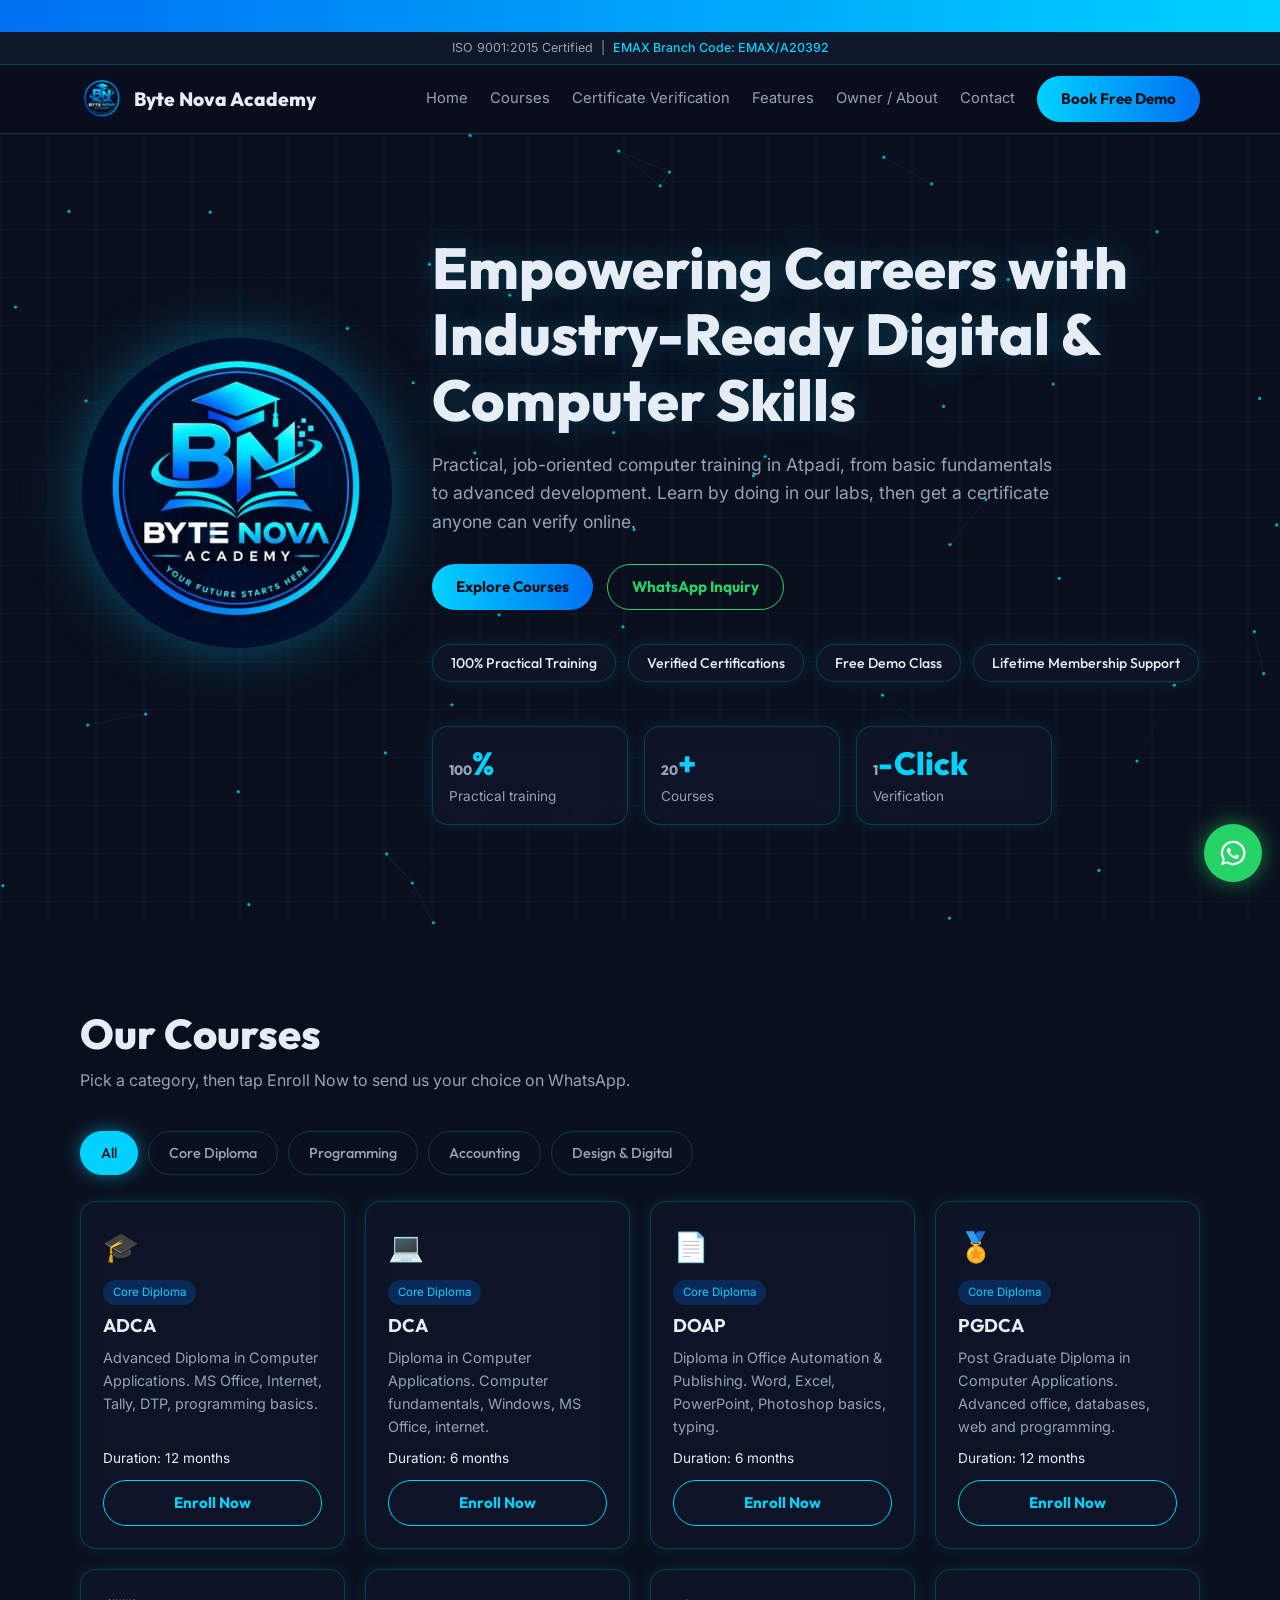
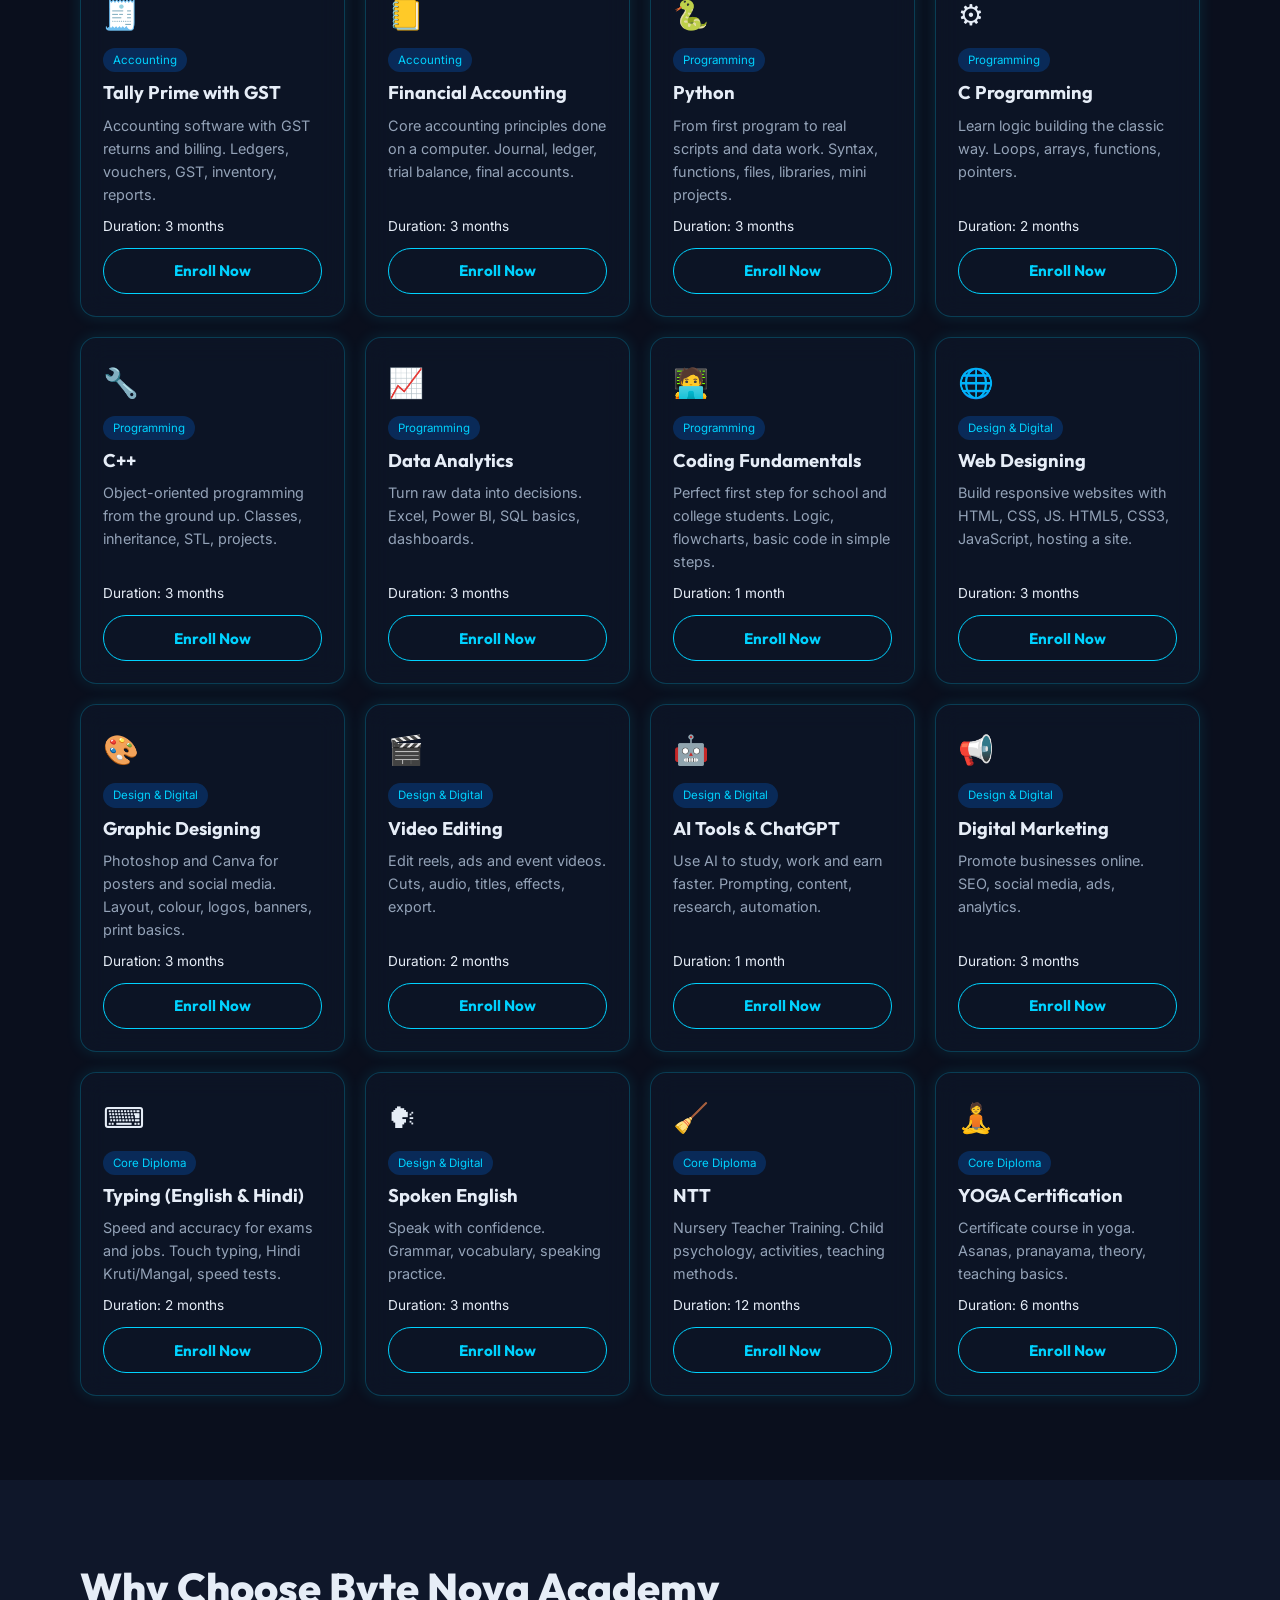
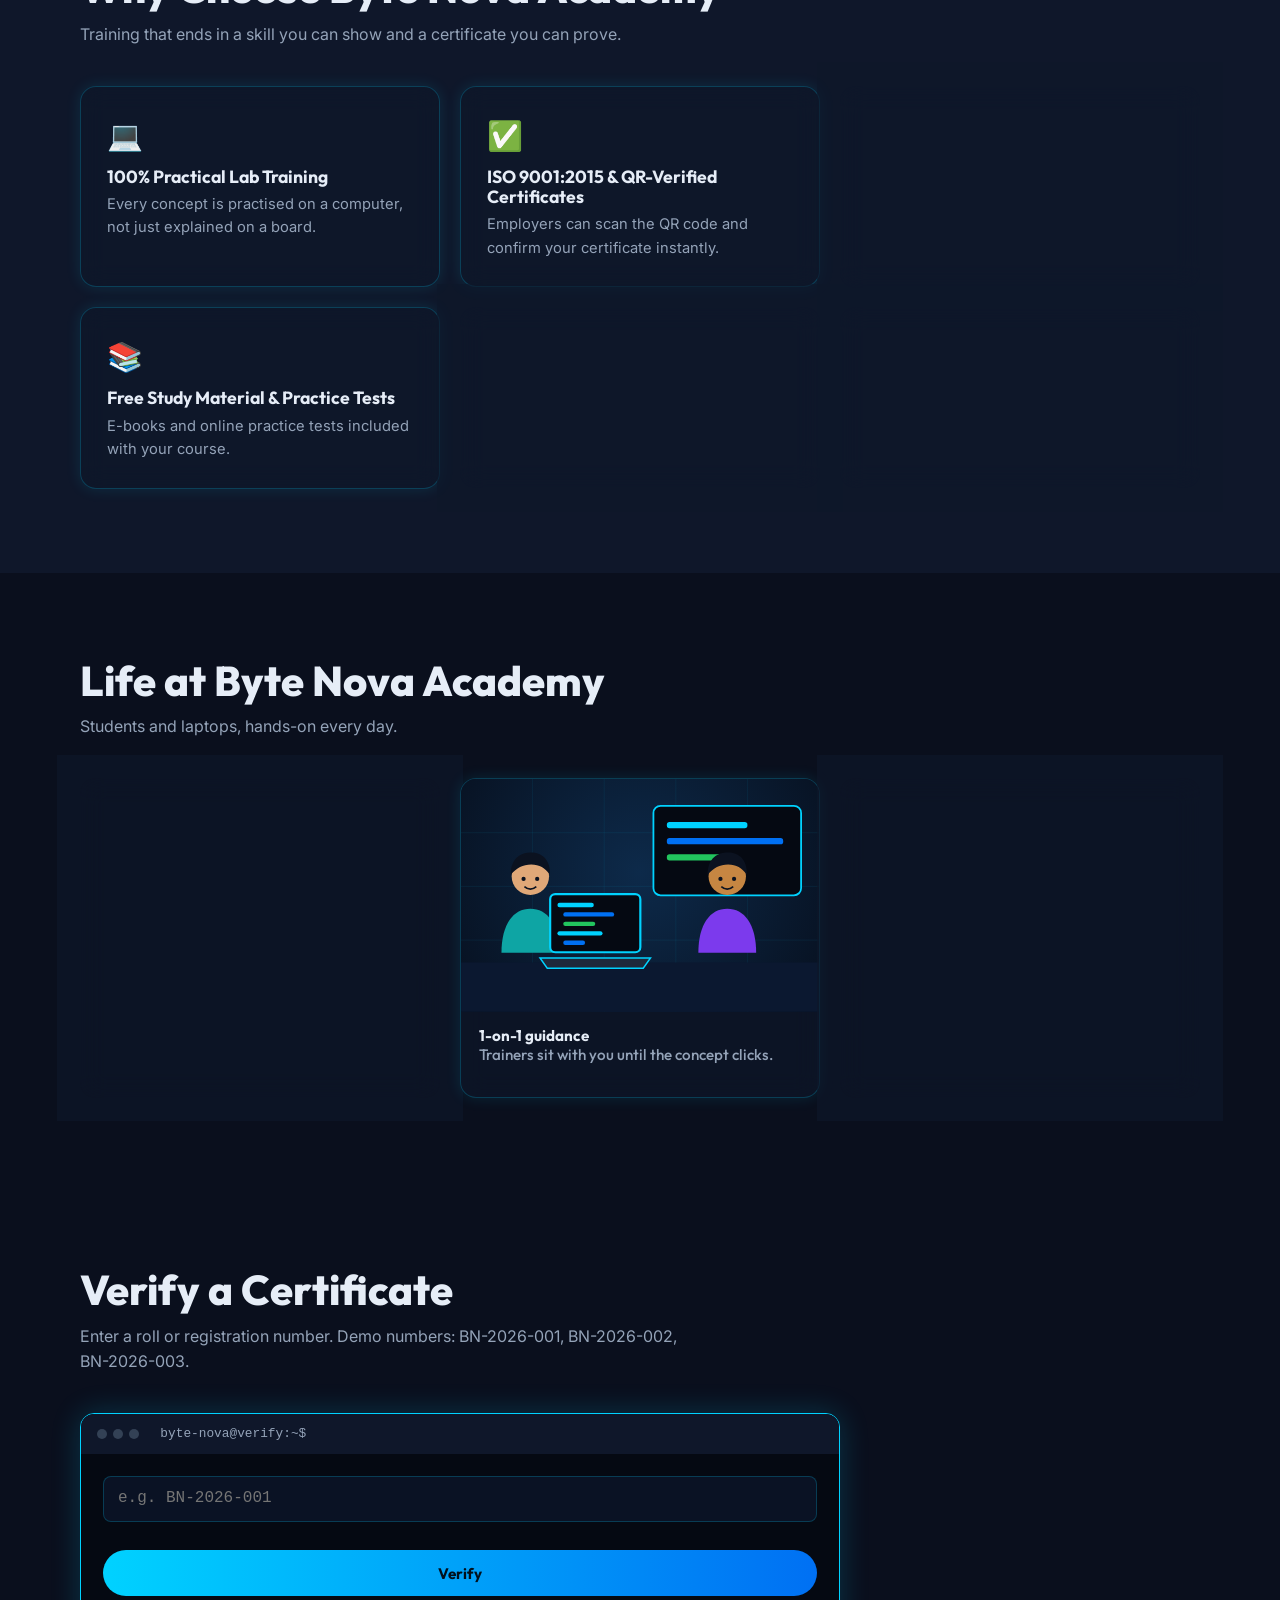
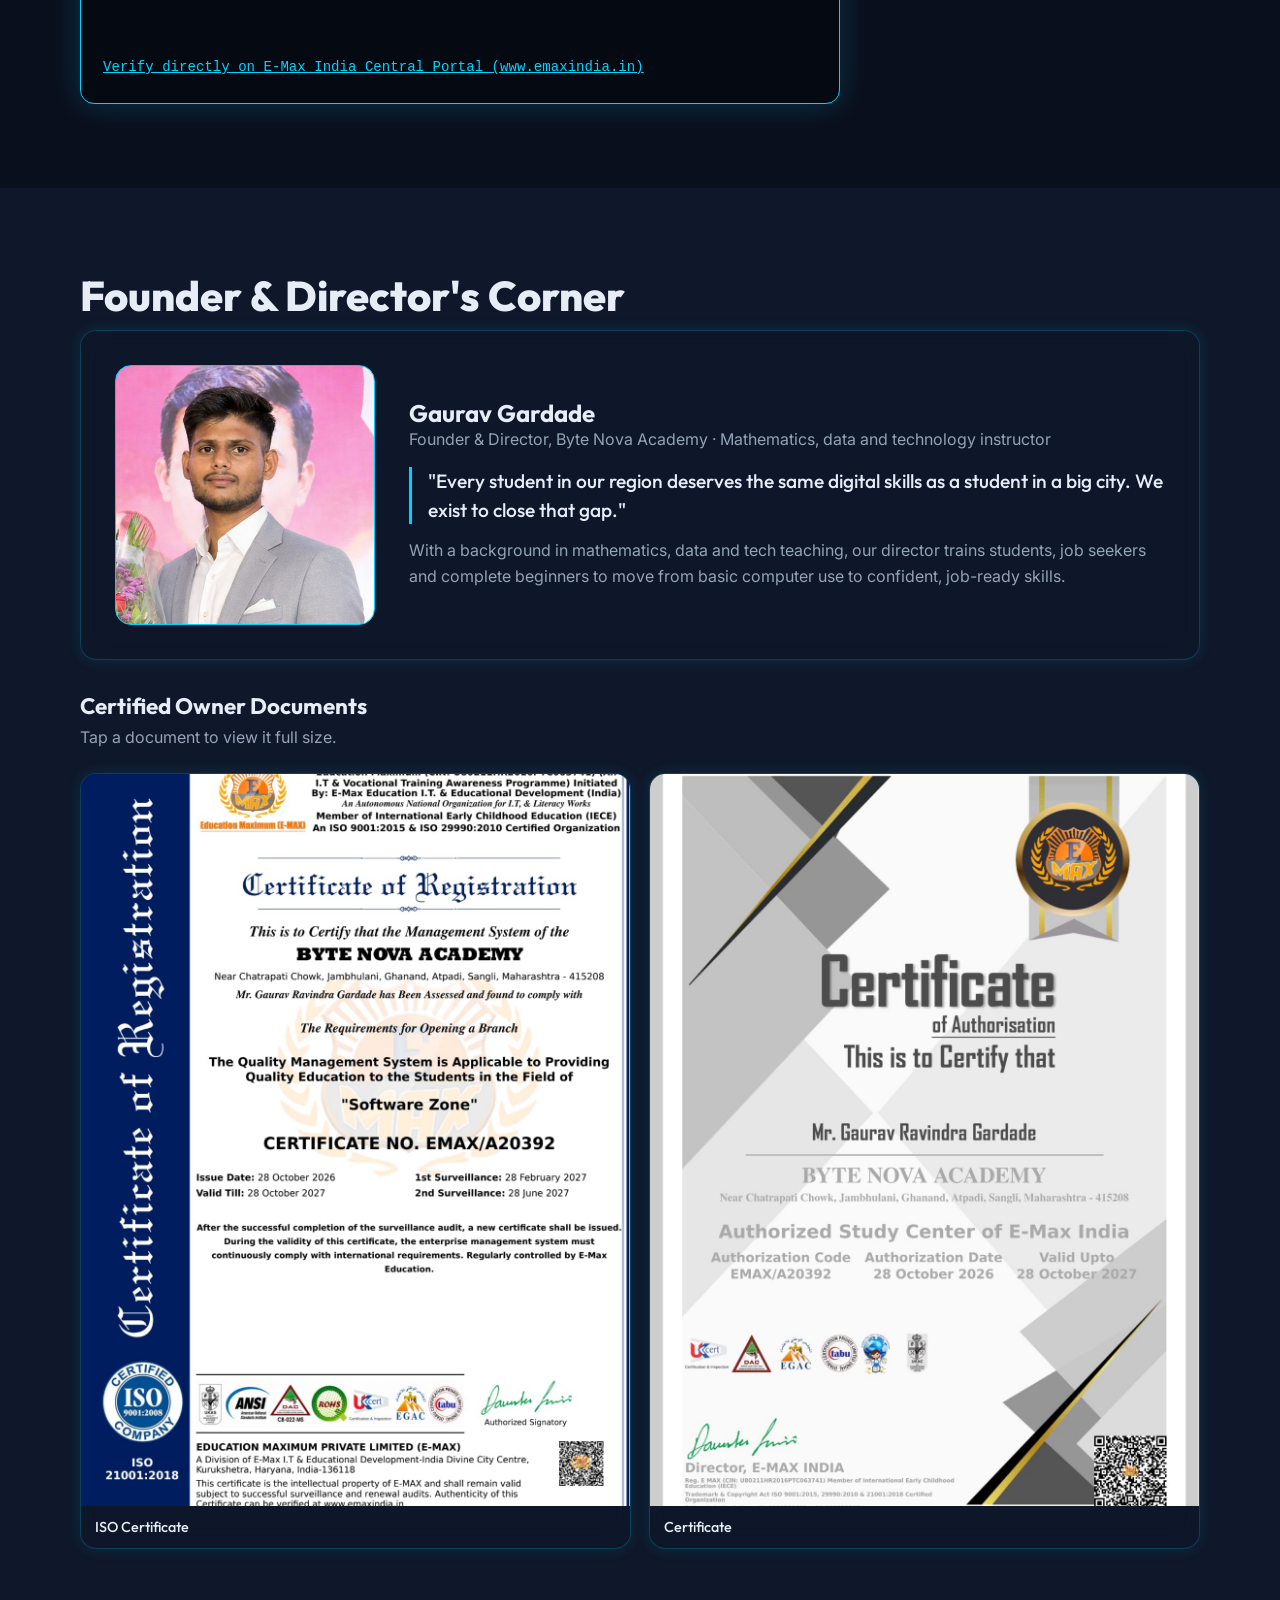
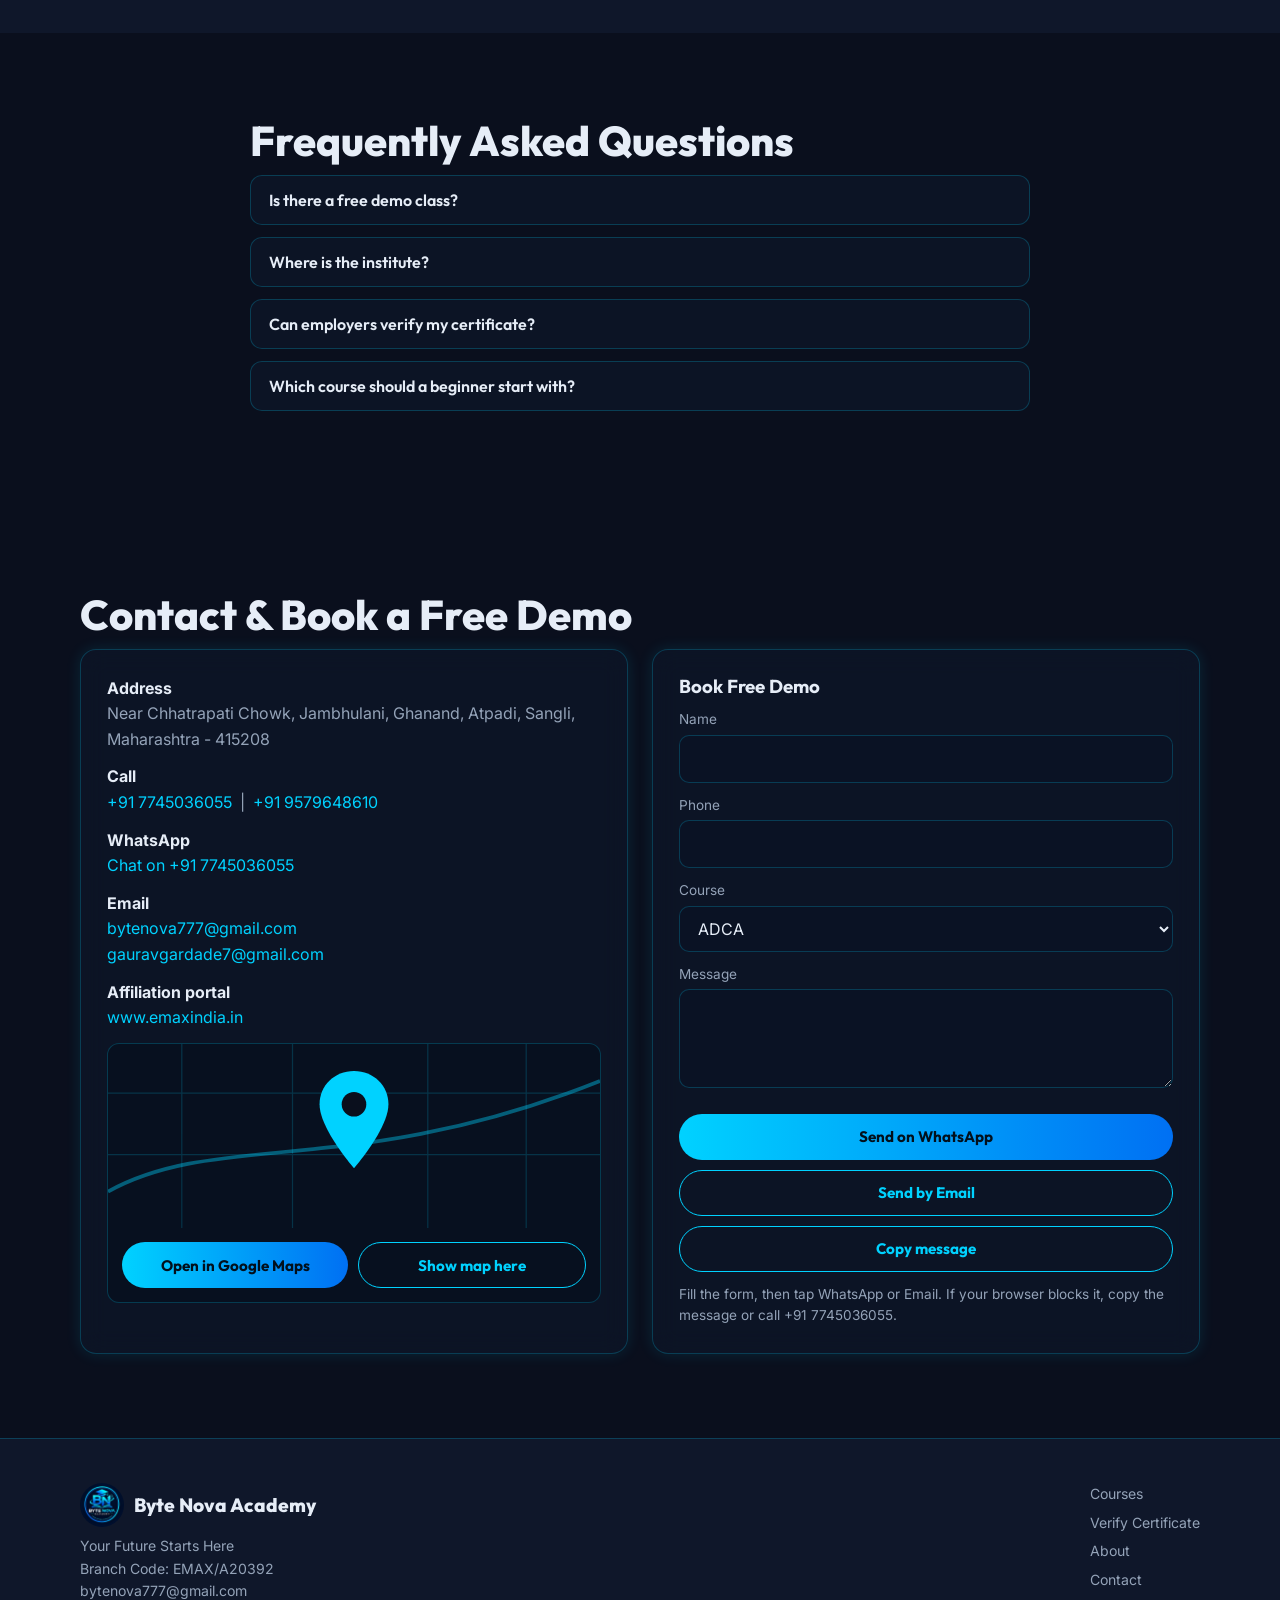
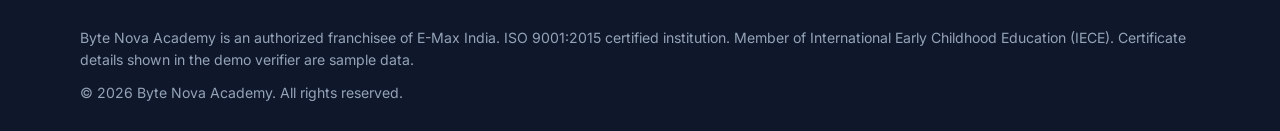
==== commit 1ec4b7df: "Add files via upload" ====
--- a/index.html
+++ b/index.html
@@ -1,32 +1,490 @@
-<!DOCTYPE html>
-<html lang="en">
-<head>
-    <meta charset="UTF-8">
-    <meta name="viewport" content="width=device-width, initial-scale=1.0">
-    <title>Byte Nova Academy | Computer Courses in Atpadi</title>
-    <link rel="stylesheet" href="style.css">
-</head>
-<body>
-    <header>
-        <h1>Byte Nova Academy</h1>
-        <p>ISO 9001:2015 Certified | EMAX Branch Code: EMAX/A20392</p>
-        <nav>
-            <a href="index.html">Home</a> | 
-            <a href="courses.html">Courses</a> | 
-            <a href="student-perks.html">Student Perks</a> | 
-            <a href="verify.html">Certificate Verification</a> | 
-            <a href="gallery.html">Gallery</a> | 
-            <a href="about.html">About</a> | 
-            <a href="contact.html">Contact</a>
-        </nav>
-    </header>
-    <main>
-        <h2>Empowering Careers with Industry-Ready Digital & Computer Skills</h2>
-        <p>Practical, job-oriented computer training in Atpadi, from basic fundamentals to advanced development.</p>
-    </main>
-    <footer>
-        <p>&copy; 2026 Byte Nova Academy. All rights reserved.</p>
-    </footer>
-    <script src="main.js"></script>
-</body>
-</html>
+<!DOCTYPE html>
+<html lang="en">
+<head>
+<meta charset="utf-8">
+<meta name="viewport" content="width=device-width, initial-scale=1">
+<title>Byte Nova Academy | Computer Courses in Atpadi, Sangli</title>
+<meta name="description" content="Byte Nova Academy, authorized E-Max India franchisee in Atpadi, Sangli. ADCA, DCA, Tally, Python, Web Design, Digital Marketing and more. Free demo class.">
+<meta name="robots" content="index, follow, max-image-preview:large">
+<meta name="keywords" content="Byte Nova Academy, computer institute Atpadi, computer classes Sangli, ADCA, DCA, Tally GST course, Python course, web designing, E-Max India franchise, EMAX/A20392">
+<meta name="author" content="Byte Nova Academy">
+<meta name="geo.region" content="IN-MH"><meta name="geo.placename" content="Atpadi, Sangli">
+<meta name="theme-color" content="#0a0f1d">
+<!-- GOOGLE SEARCH CONSOLE: paste the content value from Search Console > Add property > URL prefix > HTML tag -->
+<meta name="google-site-verification" content="Pr7QEl2_Z40V494Vmo86W4ati4UQ3uqjABa7WLPa0KI">
+<!-- SITE URL is set to your live GitHub Pages address -->
+<link rel="canonical" href="https://web-universe7.github.io/byte_nova_academy/">
+<meta property="og:type" content="website"><meta property="og:site_name" content="Byte Nova Academy">
+<meta property="og:title" content="Byte Nova Academy | Computer Courses in Atpadi, Sangli">
+<meta property="og:description" content="ADCA, DCA, Tally, Python, Web Design, Digital Marketing. Free demo class. Authorized E-Max India franchisee.">
+<meta property="og:url" content="https://web-universe7.github.io/byte_nova_academy/"><meta property="og:image" content="https://web-universe7.github.io/byte_nova_academy/images/logo.png">
+<meta name="twitter:card" content="summary_large_image">
+<script type="application/ld+json">{"@context":"https://schema.org","@type":"EducationalOrganization","name":"Byte Nova Academy","alternateName":"E-Max India Branch EMAX/A20392","url":"https://web-universe7.github.io/byte_nova_academy/","logo":"https://web-universe7.github.io/byte_nova_academy/images/logo.png","image":"https://web-universe7.github.io/byte_nova_academy/images/logo.png","founder":{"@type":"Person","name":"Gaurav Gardade","jobTitle":"Founder & Director"},"slogan":"Your Future Starts Here","email":"bytenova777@gmail.com","telephone":["+917745036055","+919579648610"],"address":{"@type":"PostalAddress","streetAddress":"Near Chhatrapati Chowk, Jambhulani, Ghanand","addressLocality":"Atpadi","addressRegion":"Maharashtra","postalCode":"415208","addressCountry":"IN"},"areaServed":["Atpadi","Sangli","Maharashtra"],"sameAs":["https://www.emaxindia.in"]}</script>
+<!-- BING WEBMASTER (optional): paste code from Bing Webmaster Tools > Add site > HTML Meta Tag -->
+<meta name="msvalidate.01" content="PASTE-YOUR-BING-CODE-HERE">
+<meta name="format-detection" content="telephone=yes">
+<link rel="alternate" hreflang="en-in" href="https://web-universe7.github.io/byte_nova_academy/">
+<script type="application/ld+json">{"@context":"https://schema.org","@type":"FAQPage","mainEntity":[
+{"@type":"Question","name":"Is there a free demo class at Byte Nova Academy?","acceptedAnswer":{"@type":"Answer","text":"Yes. Book a free demo class on WhatsApp at +91 7745036055."}},
+{"@type":"Question","name":"Where is Byte Nova Academy located?","acceptedAnswer":{"@type":"Answer","text":"Near Chhatrapati Chowk, Jambhulani, Ghanand, Atpadi, Sangli, Maharashtra 415208."}},
+{"@type":"Question","name":"Are the certificates verifiable?","acceptedAnswer":{"@type":"Answer","text":"Yes. Certificates are ISO 9001:2015 certified, carry a QR code and can be verified online with the E-Max India portal."}},
+{"@type":"Question","name":"Which courses are available?","acceptedAnswer":{"@type":"Answer","text":"ADCA, DCA, DOAP, PGDCA, Tally Prime with GST, Python, C, C++, Web Designing, Graphic Designing, Digital Marketing, Typing, Spoken English, NTT and Yoga."}}]}</script>
+<link rel="icon" type="image/png" href="[data-uri]">
+<link rel="apple-touch-icon" href="images/logo.png">
+<link rel="preconnect" href="https://fonts.googleapis.com">
+<link href="https://fonts.googleapis.com/css2?family=Outfit:wght@400;500;700;800&family=Inter:wght@400;500&display=swap" rel="stylesheet">
+<style>
+/* ===== DESIGN TOKENS: edit colours here ===== */
+:root{--founder:url("[data-uri]");--logo:url("[data-uri]");--bg:#0a0f1d;--bg2:#0f172a;--cyan:#00d2ff;--blue:#0070f3;--text:#e6edf7;--mute:#94a3b8;--glass:rgba(15,23,42,.65);--line:rgba(0,210,255,.22)}
+*{box-sizing:border-box;margin:0}
+html{scroll-behavior:smooth;scroll-padding-top:110px}
+body{background:var(--bg);color:var(--text);font:16px/1.6 Inter,system-ui,sans-serif;overflow-x:hidden}
+h1,h2,h3,.brand{font-family:Outfit,sans-serif;line-height:1.15}
+a{color:inherit;text-decoration:none}
+:focus-visible{outline:2px solid var(--cyan);outline-offset:3px}
+.wrap{max-width:1160px;margin:0 auto;padding:0 20px}
+section{padding:84px 0;position:relative}
+.sec-title{font-size:clamp(1.8rem,4vw,2.6rem);font-weight:800;margin-bottom:10px}
+.sec-sub{color:var(--mute);max-width:620px;margin-bottom:38px}
+.glass{background:var(--glass);backdrop-filter:blur(12px);-webkit-backdrop-filter:blur(12px);border:1px solid var(--line);border-radius:16px;box-shadow:0 0 15px rgba(0,210,255,.12);transition:box-shadow .3s,transform .3s,border-color .3s}
+.glass:hover{box-shadow:0 0 28px rgba(0,210,255,.35);border-color:var(--cyan);transform:translateY(-4px)}
+.btn{display:inline-flex;align-items:center;justify-content:center;min-height:46px;padding:0 24px;border-radius:999px;font:700 .95rem Outfit,sans-serif;cursor:pointer;border:1px solid var(--cyan);color:var(--cyan);background:transparent;transition:box-shadow .3s,background .3s,color .3s}
+.btn:hover{box-shadow:0 0 22px rgba(0,210,255,.55)}
+.btn.solid{background:linear-gradient(90deg,var(--cyan),var(--blue));color:#02101c;border:0}
+.btn.wa{border-color:#25d366;color:#25d366}.btn.wa:hover{box-shadow:0 0 22px rgba(37,211,102,.5)}
+/* Announcement ticker */
+.ticker{background:linear-gradient(90deg,var(--blue),var(--cyan));color:#02101c;font:700 .85rem Outfit;overflow:hidden;white-space:nowrap;padding:7px 0}
+.ticker span{display:inline-block;padding-left:100%;animation:tick 22s linear infinite}
+@keyframes tick{to{transform:translateX(-100%)}}
+/* Navbar */
+header{position:sticky;top:0;z-index:50;background:rgba(10,15,29,.7);backdrop-filter:blur(14px);-webkit-backdrop-filter:blur(14px);border-bottom:1px solid var(--line)}
+.nav{display:flex;align-items:center;justify-content:space-between;height:68px;gap:16px}
+.brand{display:flex;align-items:center;gap:10px;font-weight:800;font-size:1.2rem}
+/* LOGO: images/logo.png (swap the file to change it everywhere) */
+.logo{width:44px;height:44px;border-radius:50%;background:var(--logo) center/cover no-repeat;flex:none;display:inline-block;transition:box-shadow .3s}
+.brand:hover .logo{box-shadow:0 0 20px var(--cyan)}
+.links{display:flex;gap:22px;align-items:center;font-size:.92rem;color:var(--mute)}
+.links a:hover{color:var(--cyan)}
+.burger{display:none;background:none;border:1px solid var(--line);color:var(--cyan);width:44px;height:44px;border-radius:10px;font-size:1.3rem;cursor:pointer}
+.badges{background:var(--bg2);border-bottom:1px solid var(--line);font-size:.78rem;color:var(--mute);text-align:center;padding:6px 10px}
+.badges b{color:var(--cyan);font-weight:500}
+@media(max-width:900px){.burger{display:block}.links{display:none;position:absolute;top:68px;left:0;right:0;flex-direction:column;align-items:stretch;background:var(--bg2);padding:16px 20px;border-bottom:1px solid var(--line)}.links.open{display:flex}.links a{padding:10px 0}}
+/* Hero */
+.hero{min-height:88vh;display:flex;align-items:center;overflow:hidden}
+#grid{position:absolute;inset:0;width:100%;height:100%;z-index:0}
+.hero .wrap{position:relative;z-index:1}
+.emblem{background:var(--logo) center/cover no-repeat;position:absolute;left:20px;top:50%;width:310px;height:310px;border-radius:50%;transform:translateY(-62%);box-shadow:0 0 60px rgba(0,210,255,.35);animation:efloat 6s ease-in-out infinite}
+@keyframes efloat{50%{transform:translateY(-68%)}}
+@media(max-width:1100px){.emblem{display:none}}
+@media(min-width:1101px){.hero .wrap{padding-left:370px}}
+.hero h1,.hero p{position:relative}
+.hero h1{font-size:clamp(2.2rem,5vw,3.6rem);font-weight:800;max-width:720px;margin-bottom:18px;text-shadow:0 0 30px rgba(0,210,255,.25)}
+.hero p{color:var(--mute);max-width:620px;font-size:1.1rem;margin-bottom:28px}
+.cta{display:flex;gap:14px;flex-wrap:wrap;margin-bottom:34px}
+.pills{display:flex;flex-wrap:wrap;gap:12px}
+.pill{padding:9px 18px;border-radius:999px;font:500 .88rem Outfit;animation:float 5s ease-in-out infinite}
+.pill:nth-child(2){animation-delay:-1.2s}.pill:nth-child(3){animation-delay:-2.4s}.pill:nth-child(4){animation-delay:-3.6s}
+@keyframes float{50%{transform:translateY(-8px)}}
+.stats{display:grid;grid-template-columns:repeat(3,1fr);gap:16px;margin-top:44px;max-width:620px}
+.stat{padding:16px}.stat b{display:block;font:800 2rem Outfit;color:var(--cyan)}.stat span{color:var(--mute);font-size:.85rem}
+/* Courses */
+.tabs{display:flex;flex-wrap:wrap;gap:10px;margin-bottom:26px}
+.tab{min-height:44px;padding:0 20px;border-radius:999px;border:1px solid var(--line);background:transparent;color:var(--mute);font:500 .9rem Outfit;cursor:pointer;transition:.25s}
+.tab:hover{color:var(--cyan)}.tab.on{background:var(--cyan);color:#02101c;border-color:var(--cyan);box-shadow:0 0 18px rgba(0,210,255,.5)}
+.cards{display:grid;grid-template-columns:repeat(auto-fill,minmax(260px,1fr));gap:20px}
+.course{padding:22px;display:flex;flex-direction:column;gap:10px}
+.course.hide{display:none}
+.ico{font-size:1.8rem}
+.course h3{font-size:1.15rem}
+.badge{align-self:flex-start;font-size:.72rem;padding:3px 10px;border-radius:999px;background:rgba(0,112,243,.25);color:var(--cyan)}
+.course p{color:var(--mute);font-size:.9rem;flex:1}
+.dur{font-size:.85rem;color:var(--text)}
+/* Features */
+.feat{display:grid;grid-template-columns:repeat(auto-fit,minmax(280px,1fr));gap:20px}
+.feat .glass{padding:26px}.feat h3{margin:8px 0 6px;font-size:1.1rem}.feat p{color:var(--mute);font-size:.92rem}
+/* Verify terminal */
+.term{max-width:760px;background:#050912;border:1px solid var(--cyan);border-radius:14px;box-shadow:0 0 30px rgba(0,210,255,.2);overflow:hidden;font-family:ui-monospace,Menlo,Consolas,monospace}
+.term-bar{background:var(--bg2);padding:10px 16px;font-size:.8rem;color:var(--mute);display:flex;gap:6px;align-items:center}
+.dot{width:10px;height:10px;border-radius:50%;background:#334155}
+.term-body{padding:22px}
+.term form{display:flex;gap:10px;flex-wrap:wrap}
+.term input{flex:1;min-width:200px;min-height:46px;background:#0a1224;border:1px solid var(--line);border-radius:8px;color:var(--cyan);padding:0 14px;font:inherit}
+#vout{margin-top:20px;min-height:24px;font-size:.92rem}
+.ok{border:1px solid #22c55e;border-radius:10px;padding:18px;position:relative;animation:pop .4s}
+@keyframes pop{from{opacity:0;transform:scale(.97)}}
+.ok .tag{display:inline-block;background:#22c55e;color:#02140a;font-weight:700;padding:3px 12px;border-radius:999px;margin-bottom:10px}
+.ok dl{display:grid;grid-template-columns:130px 1fr;gap:6px 12px}.ok dt{color:var(--mute)}
+.qr{position:absolute;right:16px;top:16px;width:64px;height:64px;border:2px dashed #22c55e;display:grid;place-items:center;font-size:.6rem;color:#22c55e;transform:rotate(-8deg)}
+.err{color:#f87171}
+.fallback{display:inline-block;margin-top:16px;color:var(--cyan);font-size:.88rem;text-decoration:underline}
+/* Founder */
+.founder{display:grid;grid-template-columns:260px 1fr;gap:34px;padding:34px;align-items:center}
+/* PHOTO: replace .photo with <img src="images/founder.jpg" alt="Founder" class="photo"> */
+.photo{width:100%;aspect-ratio:1;border-radius:16px;border:1px solid var(--cyan);background:linear-gradient(135deg,#0f172a,#0b2a4a);display:grid;place-items:center;color:var(--mute);font-size:.85rem;text-align:center;object-fit:cover}
+.founder blockquote{font:500 1.2rem/1.5 Outfit;margin:14px 0;border-left:3px solid var(--cyan);padding-left:16px}
+.founder p{color:var(--mute)}
+@media(max-width:720px){.founder{grid-template-columns:1fr}.photo{max-width:240px}}
+/* Contact */
+.contact{display:grid;grid-template-columns:1fr 1fr;gap:24px}
+@media(max-width:860px){.contact{grid-template-columns:1fr}}
+.contact .glass{padding:26px}
+.info p{margin-bottom:12px;color:var(--mute)}.info b{color:var(--text)}.info a{color:var(--cyan)}
+.map{width:100%;height:220px;border:0;border-radius:12px;margin-top:10px;filter:invert(.9) hue-rotate(180deg)}
+label{display:block;font-size:.85rem;color:var(--mute);margin:12px 0 4px}
+.f{width:100%;min-height:46px;background:#0a1224;border:1px solid var(--line);border-radius:10px;color:var(--text);padding:10px 14px;font:inherit}
+.f:focus{border-color:var(--cyan);box-shadow:0 0 12px rgba(0,210,255,.3);outline:0}
+form .btn{margin-top:18px;width:100%}
+.mapcard{margin-top:10px;border:1px solid var(--line);border-radius:12px;background:#07101f;overflow:hidden}.mapcard svg{display:block;width:100%;height:auto}.mapcard iframe{display:block;width:100%;height:240px;border:0}.mapbtns{display:flex;gap:10px;flex-wrap:wrap;padding:14px}.mapbtns .btn{flex:1;min-width:150px}
+.faq details{background:var(--glass);border:1px solid var(--line);border-radius:12px;margin-bottom:12px;padding:0 18px}.faq summary{cursor:pointer;min-height:48px;display:flex;align-items:center;font:600 1rem Outfit}.faq details[open]{border-color:var(--cyan)}.faq p{color:var(--mute);padding-bottom:16px}
+
+/* Owner documents */
+.docs{margin-top:34px}.docs h3{font-size:1.4rem;margin-bottom:6px}.docs .sec-sub{margin-bottom:22px}
+.docgrid{display:grid;grid-template-columns:repeat(auto-fit,minmax(210px,1fr));gap:18px}
+.doc{padding:0;overflow:hidden;cursor:pointer;text-align:left;color:inherit;font:inherit;width:100%}
+.doc .thumb{display:block;width:100%;aspect-ratio:3/4;object-fit:cover;background:#07101f}
+.doc .ph{display:grid;place-items:center;aspect-ratio:3/4;padding:14px;text-align:center;font-size:.8rem;color:var(--mute);background:#07101f}
+.doc span.cap{display:block;padding:12px 14px;font:500 .9rem Outfit;color:var(--text)}
+.lb{position:fixed;inset:0;z-index:100;background:rgba(3,7,16,.92);display:none;align-items:center;justify-content:center;padding:20px}
+.lb.open{display:flex}.lb img{max-width:min(94vw,900px);max-height:84vh;border:1px solid var(--cyan);border-radius:10px;box-shadow:0 0 40px rgba(0,210,255,.4)}
+.lb button{position:absolute;min-width:46px;min-height:46px;border-radius:50%;border:1px solid var(--cyan);background:rgba(10,15,29,.85);color:var(--cyan);font-size:1.4rem;cursor:pointer}
+.lb .x{top:16px;right:16px}.lb .pv{left:14px;top:50%}.lb .nx{right:14px;top:50%}
+.lb p{position:absolute;bottom:18px;left:0;right:0;text-align:center;color:var(--text);font:500 .95rem Outfit}
+/* Footer + FAB */
+footer{border-top:1px solid var(--line);background:var(--bg2);padding:44px 0 28px;font-size:.88rem;color:var(--mute)}
+.fgrid{display:flex;justify-content:space-between;gap:30px;flex-wrap:wrap;margin-bottom:24px}
+footer a:hover{color:var(--cyan)}footer nav{display:flex;flex-direction:column;gap:6px}
+.fab{position:fixed;right:18px;bottom:18px;width:58px;height:58px;border-radius:50%;background:#25d366;display:grid;place-items:center;z-index:60;box-shadow:0 0 22px rgba(37,211,102,.6);animation:pulse 2.4s infinite}
+.fab svg{width:30px;height:30px;fill:#fff}
+@keyframes pulse{50%{box-shadow:0 0 38px rgba(37,211,102,.95)}}
+
+.gal{display:grid;grid-template-columns:repeat(auto-fit,minmax(280px,1fr));gap:20px}
+.gal figure{overflow:hidden}.gal svg{display:block;width:100%;height:auto;background:radial-gradient(circle at 50% 40%,#0d2a4a,#07101f)}
+.gal figcaption{padding:14px 18px;font:500 .95rem Outfit;color:var(--mute)}.gal figcaption b{color:var(--text);display:block}
+/* Reveal */
+.rv{opacity:0;transform:translateY(26px);transition:opacity .7s,transform .7s}.rv.in{opacity:1;transform:none}
+@media(prefers-reduced-motion:reduce){*{animation:none!important;transition:none!important}.rv{opacity:1;transform:none}html{scroll-behavior:auto}}
+</style>
+</head>
+<body>
+<svg width="0" height="0" style="position:absolute" aria-hidden="true"><defs>
+<symbol id="lap" viewBox="0 0 160 110"><rect x="18" y="4" width="124" height="80" rx="7" fill="#050912" stroke="#00d2ff" stroke-width="3"/><rect x="28" y="16" width="50" height="6" rx="3" fill="#00d2ff"/><rect x="36" y="29" width="70" height="6" rx="3" fill="#0070f3"/><rect x="36" y="42" width="44" height="6" rx="3" fill="#22c55e"/><rect x="28" y="55" width="62" height="6" rx="3" fill="#00d2ff"/><rect x="36" y="68" width="30" height="6" rx="3" fill="#0070f3"/><path d="M4 92h152l-10 14H14z" fill="#1e293b" stroke="#00d2ff" stroke-width="2"/></symbol>
+<symbol id="stu" viewBox="0 0 100 130"><path d="M16 130c0-34 14-52 34-52s34 18 34 52z" fill="var(--sh,#0070f3)"/><circle cx="50" cy="40" r="22" fill="var(--sk,#e0a878)"/><path d="M27 38c0-20 12-26 24-26s23 8 22 26c-6-8-12-12-22-12s-17 4-24 12z" fill="#0b1220"/><circle cx="42" cy="43" r="2.500" fill="#0b1220"/><circle cx="58" cy="43" r="2.500" fill="#0b1220"/><path d="M43 52q7 6 14 0" stroke="#0b1220" stroke-width="2" fill="none"/></symbol>
+</defs></svg>
+
+<div class="ticker" aria-label="Announcement"><span>Admissions Open! Free Demo Classes Available. Enroll Now! &nbsp;&nbsp;&bull;&nbsp;&nbsp; Admissions Open! Free Demo Classes Available. Enroll Now!</span></div>
+
+<header>
+  <div class="badges">ISO 9001:2015 Certified &nbsp;|&nbsp; <b>EMAX Branch Code: EMAX/A20392</b></div>
+  <div class="wrap nav">
+    <a href="#home" class="brand"><span class="logo" role="img" aria-label="Byte Nova Academy logo"></span>Byte Nova Academy</a>
+    <button class="burger" id="burger" aria-label="Open menu" aria-expanded="false">&#9776;</button>
+    <nav class="links" id="links">
+      <a href="#home">Home</a><a href="#courses">Courses</a><a href="#verify">Certificate Verification</a><a href="#features">Features</a><a href="#about">Owner / About</a><a href="#contact">Contact</a>
+      <a href="#contact" class="btn solid">Book Free Demo</a>
+    </nav>
+  </div>
+</header>
+
+<main>
+<section class="hero" id="home">
+  <canvas id="grid" aria-hidden="true"></canvas>
+  <div class="wrap">
+    <div class="emblem" role="img" aria-label="Byte Nova Academy emblem"></div>
+    <h1>Empowering Careers with Industry-Ready Digital &amp; Computer Skills</h1>
+    <p>Practical, job-oriented computer training in Atpadi, from basic fundamentals to advanced development. Learn by doing in our labs, then get a certificate anyone can verify online.</p>
+    <div class="cta">
+      <a href="#courses" class="btn solid">Explore Courses</a>
+      <!-- WHATSAPP NUMBER: change 917745036055 (country code + number, no +) -->
+      <a href="https://wa.me/917745036055?text=Hi%20Byte%20Nova%20Academy" class="btn wa" target="_blank" rel="noopener">WhatsApp Inquiry</a>
+    </div>
+    <div class="pills">
+      <span class="pill glass">100% Practical Training</span><span class="pill glass">Verified Certifications</span><span class="pill glass">Free Demo Class</span><span class="pill glass">Lifetime Membership Support</span>
+    </div>
+    <div class="stats">
+      <div class="stat glass"><b><span data-n="100">0</span>%</b><span>Practical training</span></div>
+      <div class="stat glass"><b><span data-n="20">0</span>+</b><span>Courses</span></div>
+      <div class="stat glass"><b><span data-n="1">0</span>-Click</b><span>Verification</span></div>
+    </div>
+  </div>
+</section>
+
+<section id="courses">
+  <div class="wrap">
+    <h2 class="sec-title rv">Our Courses</h2>
+    <p class="sec-sub rv">Pick a category, then tap Enroll Now to send us your choice on WhatsApp.</p>
+    <div class="tabs rv" role="tablist" id="tabs">
+      <button class="tab on" data-f="all">All</button><button class="tab" data-f="core">Core Diploma</button><button class="tab" data-f="prog">Programming</button><button class="tab" data-f="acc">Accounting</button><button class="tab" data-f="design">Design &amp; Digital</button>
+    </div>
+    <div class="cards" id="cards"></div>
+  </div>
+</section>
+
+<section id="features" style="background:var(--bg2)">
+  <div class="wrap">
+    <h2 class="sec-title rv">Why Choose Byte Nova Academy</h2>
+    <p class="sec-sub rv">Training that ends in a skill you can show and a certificate you can prove.</p>
+    <div class="feat">
+      <div class="glass rv"><span class="ico">&#128187;</span><h3>100% Practical Lab Training</h3><p>Every concept is practised on a computer, not just explained on a board.</p></div>
+      <div class="glass rv"><span class="ico">&#9989;</span><h3>ISO 9001:2015 &amp; QR-Verified Certificates</h3><p>Employers can scan the QR code and confirm your certificate instantly.</p></div>
+      <div class="glass rv"><span class="ico">&#128202;</span><h3>Student Login Portal</h3><p>Check results, download admit cards and see exam schedules in one place.</p></div>
+      <div class="glass rv"><span class="ico">&#128218;</span><h3>Free Study Material &amp; Practice Tests</h3><p>E-books and online practice tests included with your course.</p></div>
+      <div class="glass rv"><span class="ico">&#9200;</span><h3>Flexible Batches, 1-on-1 Guidance</h3><p>Choose a timing that fits school, college or work, and get personal help.</p></div>
+      <div class="glass rv"><span class="ico">&#128226;</span><h3>Daily Job Alerts</h3><p>Government and private job openings shared with students every day.</p></div>
+    </div>
+  </div>
+</section>
+
+<section id="gallery">
+  <div class="wrap">
+    <h2 class="sec-title rv">Life at Byte Nova Academy</h2>
+    <p class="sec-sub rv">Students and laptops, hands-on every day. <!-- PHOTOS: replace each <svg> below with <img src="images/lab1.jpg" alt="..." style="width:100%;display:block"> using your real lab photos --></p>
+    <div class="gal">
+      <figure class="glass rv">
+        <svg viewBox="0 0 400 260" role="img" aria-label="Student coding on a laptop"><g stroke="#00d2ff" stroke-opacity=".08"><path d="M0 60h400M0 120h400M0 180h400M80 0v260M160 0v260M240 0v260M320 0v260"/></g>
+        <rect x="0" y="205" width="400" height="55" fill="#0b1830"/><use href="#stu" x="60" y="50" width="100" height="130" style="--sh:#0070f3"/><use href="#lap" x="130" y="95" width="190" height="130"/><text x="300" y="60" fill="#00d2ff" font-size="30" font-family="monospace">&lt;/&gt;</text><text x="330" y="110" fill="#22c55e" font-size="22" font-family="monospace">py</text></svg>
+        <figcaption><b>Practical lab sessions</b>Every student gets a computer to work on.</figcaption>
+      </figure>
+      <figure class="glass rv">
+        <svg viewBox="0 0 400 260" role="img" aria-label="Teacher guiding a student"><g stroke="#00d2ff" stroke-opacity=".08"><path d="M0 60h400M0 120h400M0 180h400M80 0v260M160 0v260M240 0v260M320 0v260"/></g>
+        <rect x="0" y="205" width="400" height="55" fill="#0b1830"/><rect x="215" y="30" width="165" height="100" rx="8" fill="#050912" stroke="#00d2ff" stroke-width="2"/><rect x="230" y="48" width="90" height="7" rx="3" fill="#00d2ff"/><rect x="230" y="66" width="130" height="7" rx="3" fill="#0070f3"/><rect x="230" y="84" width="70" height="7" rx="3" fill="#22c55e"/><use href="#stu" x="30" y="70" width="95" height="125" style="--sh:#0ea5a4"/><use href="#lap" x="85" y="125" width="130" height="90"/><use href="#stu" x="250" y="70" width="95" height="125" style="--sh:#7c3aed;--sk:#c68642"/></svg>
+        <figcaption><b>1-on-1 guidance</b>Trainers sit with you until the concept clicks.</figcaption>
+      </figure>
+      <figure class="glass rv">
+        <svg viewBox="0 0 400 260" role="img" aria-label="Students with laptops and a certificate"><g stroke="#00d2ff" stroke-opacity=".08"><path d="M0 60h400M0 120h400M0 180h400M80 0v260M160 0v260M240 0v260M320 0v260"/></g>
+        <rect x="0" y="205" width="400" height="55" fill="#0b1830"/><use href="#stu" x="20" y="75" width="85" height="115" style="--sh:#0070f3"/><use href="#stu" x="150" y="60" width="95" height="130" style="--sh:#0ea5a4;--sk:#c68642"/><use href="#stu" x="290" y="75" width="85" height="115" style="--sh:#7c3aed"/><use href="#lap" x="10" y="150" width="110" height="75"/><use href="#lap" x="280" y="150" width="110" height="75"/><rect x="160" y="150" width="75" height="52" rx="4" fill="#fff"/><rect x="170" y="162" width="55" height="5" fill="#0070f3"/><rect x="170" y="174" width="40" height="4" fill="#94a3b8"/><circle cx="218" cy="190" r="7" fill="#22c55e"/><path d="M178 38l22-10 22 10-22 10zM188 44v10q12 6 24 0V44" fill="#00d2ff"/></svg>
+        <figcaption><b>Certified and job-ready</b>Finish a course and receive a verifiable certificate.</figcaption>
+      </figure>
+    </div>
+  </div>
+</section>
+
+<section id="verify">
+  <div class="wrap">
+    <h2 class="sec-title rv">Verify a Certificate</h2>
+    <p class="sec-sub rv">Enter a roll or registration number. Demo numbers: BN-2026-001, BN-2026-002, BN-2026-003.</p>
+    <div class="term rv">
+      <div class="term-bar"><i class="dot"></i><i class="dot"></i><i class="dot"></i>&nbsp; byte-nova@verify:~$</div>
+      <div class="term-body">
+        <form id="vform">
+          <input id="vin" placeholder="e.g. BN-2026-001" aria-label="Roll or certificate registration number" autocomplete="off" required>
+          <button class="btn solid" type="submit">Verify</button>
+        </form>
+        <div id="vout" aria-live="polite"></div>
+        <a class="fallback" href="https://www.emaxindia.in" target="_blank" rel="noopener">Verify directly on E-Max India Central Portal (www.emaxindia.in)</a>
+      </div>
+    </div>
+  </div>
+</section>
+
+<section id="about" style="background:var(--bg2)">
+  <div class="wrap">
+    <h2 class="sec-title rv">Founder &amp; Director's Corner</h2>
+    <div class="glass founder rv">
+      <!-- PHOTO: images/founder.jpg is the same picture; swap the file or the --founder variable -->
+      <div class="photo" role="img" aria-label="Gaurav, Founder and Director of Byte Nova Academy" style="background:var(--founder) center top/cover no-repeat"></div>
+      <div>
+        <h3 style="font-size:1.5rem">Gaurav Gardade</h3>
+        <p>Founder &amp; Director, Byte Nova Academy &middot; Mathematics, data and technology instructor</p>
+        <blockquote>"Every student in our region deserves the same digital skills as a student in a big city. We exist to close that gap."</blockquote>
+        <!-- EDIT: replace this paragraph with the director's real credentials -->
+        <p>With a background in mathematics, data and tech teaching, our director trains students, job seekers and complete beginners to move from basic computer use to confident, job-ready skills.</p>
+      </div>
+    </div>
+    <!-- OWNER DOCUMENTS: files go in the images folder. Edit file names and captions in DOCS (script at the bottom) -->
+    <div class="docs rv">
+      <h3>Certified Owner Documents</h3>
+      <p class="sec-sub">Tap a document to view it full size.</p>
+      <div class="docgrid" id="docgrid"></div>
+    </div>
+  </div>
+</section>
+
+<section id="faq">
+  <div class="wrap" style="max-width:820px">
+    <h2 class="sec-title rv">Frequently Asked Questions</h2>
+    <div class="faq rv">
+      <details><summary>Is there a free demo class?</summary><p>Yes. Use the Book Free Demo form below or message us on WhatsApp at +91 7745036055.</p></details>
+      <details><summary>Where is the institute?</summary><p>Near Chhatrapati Chowk, Jambhulani, Ghanand, Atpadi, Sangli, Maharashtra 415208.</p></details>
+      <details><summary>Can employers verify my certificate?</summary><p>Yes. Enter your registration number in the verifier above, or use the E-Max India central portal at www.emaxindia.in.</p></details>
+      <details><summary>Which course should a beginner start with?</summary><p>DCA or Coding Fundamentals are the usual starting points. We will guide you in your free demo.</p></details>
+    </div>
+  </div>
+</section>
+
+<section id="contact">
+  <div class="wrap">
+    <h2 class="sec-title rv">Contact &amp; Book a Free Demo</h2>
+    <div class="contact">
+      <div class="glass info rv">
+        <p><b>Address</b><br>Near Chhatrapati Chowk, Jambhulani, Ghanand, Atpadi, Sangli, Maharashtra - 415208</p>
+        <!-- PHONE NUMBERS: edit tel: and wa.me links -->
+        <p><b>Call</b><br><a href="tel:+917745036055">+91 7745036055</a> &nbsp;|&nbsp; <a href="tel:+919579648610">+91 9579648610</a></p>
+        <p><b>WhatsApp</b><br><a href="https://wa.me/917745036055?text=Hi%20Byte%20Nova%20Academy" target="_blank" rel="noopener">Chat on +91 7745036055</a></p>
+        <p><b>Email</b><br><a href="mailto:bytenova777@gmail.com">bytenova777@gmail.com</a><br><a href="mailto:gauravgardade7@gmail.com">gauravgardade7@gmail.com</a></p>
+        <p><b>Affiliation portal</b><br><a href="https://www.emaxindia.in" target="_blank" rel="noopener">www.emaxindia.in</a></p>
+        <!-- MAP: edit MAPQ in the script for an exact pin (paste your Google Maps place name or address) -->
+        <div class="mapcard" id="mapbox">
+          <svg viewBox="0 0 400 150" aria-hidden="true"><g stroke="#00d2ff" stroke-opacity=".18" fill="none"><path d="M0 40h400M0 90h400M60 0v150M150 0v150M260 0v150M340 0v150"/><path d="M0 120C90 70 200 110 400 30" stroke-opacity=".4" stroke-width="3"/></g><path d="M200 22c-16 0-28 12-28 27 0 20 28 52 28 52s28-32 28-52c0-15-12-27-28-27z" fill="#00d2ff"/><circle cx="200" cy="49" r="10" fill="#0a0f1d"/></svg>
+          <div class="mapbtns"><a class="btn solid" id="maplink" href="https://www.google.com/maps/search/?api=1&query=Atpadi+Sangli+Maharashtra" target="_blank" rel="noopener">Open in Google Maps</a><button class="btn" type="button" id="mapshow">Show map here</button></div>
+        </div>
+      </div>
+      <form class="glass rv" id="demo">
+        <h3>Book Free Demo</h3>
+        <label for="n">Name</label><input class="f" id="n" required>
+        <label for="p">Phone</label><input class="f" id="p" type="tel" pattern="[0-9+ ]{10,14}" required>
+        <label for="c">Course</label><select class="f" id="c"></select>
+        <label for="m">Message</label><textarea class="f" id="m" rows="3"></textarea>
+        <a class="btn solid" id="wabtn" href="https://wa.me/917745036055" target="_blank" rel="noopener">Send on WhatsApp</a>
+        <a class="btn" id="mailbtn" href="mailto:bytenova777@gmail.com" target="_blank" rel="noopener" style="margin-top:10px">Send by Email</a>
+        <button class="btn" type="button" id="cp" style="margin-top:10px">Copy message</button>
+        <p id="fb" aria-live="polite" style="margin-top:12px;font-size:.85rem;color:var(--mute)">Fill the form, then tap WhatsApp or Email. If your browser blocks it, copy the message or call +91 7745036055.</p>
+      </form>
+    </div>
+  </div>
+</section>
+</main>
+
+<footer>
+  <div class="wrap">
+    <div class="fgrid">
+      <div><div class="brand" style="color:var(--text)"><span class="logo" role="img" aria-label="Byte Nova Academy logo"></span>Byte Nova Academy</div><p style="margin-top:8px">Your Future Starts Here<br>Branch Code: EMAX/A20392<br><a href="mailto:bytenova777@gmail.com">bytenova777@gmail.com</a></p></div>
+      <nav><a href="#courses">Courses</a><a href="#verify">Verify Certificate</a><a href="#about">About</a><a href="#contact">Contact</a></nav>
+    </div>
+    <p>Byte Nova Academy is an authorized franchisee of E-Max India. ISO 9001:2015 certified institution. Member of International Early Childhood Education (IECE). Certificate details shown in the demo verifier are sample data.</p>
+    <p style="margin-top:10px">&copy; <span id="yr"></span> Byte Nova Academy. All rights reserved.</p>
+  </div>
+</footer>
+
+<a class="fab" href="https://wa.me/917745036055?text=Hi%20Byte%20Nova%20Academy" target="_blank" rel="noopener" aria-label="Chat on WhatsApp">
+  <svg viewBox="0 0 32 32"><path d="M16 3a13 13 0 0 0-11 19.8L3 29l6.4-2A13 13 0 1 0 16 3zm0 23.7c-2 0-3.9-.6-5.5-1.600l-.4-.2-3.800 1.200 1.200-3.700-.3-.4A10.700 10.700 0 1 1 16 26.700zm5.900-8c-.3-.2-1.900-.9-2.200-1-.3-.1-.5-.2-.7.200-.2.300-.8 1-1 1.200-.2.200-.4.200-.7.100-1.900-.9-3.100-1.700-4.400-3.800-.3-.6.300-.5.900-1.700.1-.2 0-.4 0-.5l-1-2.300c-.3-.6-.5-.5-.7-.5h-.6c-.2 0-.5.100-.8.400-.3.300-1.100 1.100-1.100 2.600s1.100 3 1.300 3.200c.2.200 2.200 3.400 5.300 4.700 2 .8 2.700.9 3.700.7.600-.1 1.900-.8 2.100-1.500.3-.7.3-1.400.2-1.500-.1-.1-.3-.2-.6-.4z"/></svg>
+</a>
+
+<div class="lb" id="lb" role="dialog" aria-modal="true" aria-label="Document viewer">
+  <button class="x" id="lbx" aria-label="Close">&times;</button><button class="pv" id="lbp" aria-label="Previous">&#8249;</button><button class="nx" id="lbn" aria-label="Next">&#8250;</button>
+  <img id="lbi" alt=""><p id="lbc"></p>
+</div>
+
+<script>
+/* ===== COURSE DATA: edit/add courses here. cat = core | prog | acc | design ===== */
+const COURSES=[
+["&#127891;","ADCA","core","Advanced Diploma in Computer Applications","12 months","MS Office, Internet, Tally, DTP, programming basics."],
+["&#128187;","DCA","core","Diploma in Computer Applications","6 months","Computer fundamentals, Windows, MS Office, internet."],
+["&#128196;","DOAP","core","Diploma in Office Automation & Publishing","6 months","Word, Excel, PowerPoint, Photoshop basics, typing."],
+["&#127941;","PGDCA","core","Post Graduate Diploma in Computer Applications","12 months","Advanced office, databases, web and programming."],
+["&#129534;","Tally Prime with GST","acc","Accounting software with GST returns and billing","3 months","Ledgers, vouchers, GST, inventory, reports."],
+["&#128210;","Financial Accounting","acc","Core accounting principles done on a computer","3 months","Journal, ledger, trial balance, final accounts."],
+["&#128013;","Python","prog","From first program to real scripts and data work","3 months","Syntax, functions, files, libraries, mini projects."],
+["&#9881;","C Programming","prog","Learn logic building the classic way","2 months","Loops, arrays, functions, pointers."],
+["&#128295;","C++","prog","Object-oriented programming from the ground up","3 months","Classes, inheritance, STL, projects."],
+["&#128200;","Data Analytics","prog","Turn raw data into decisions","3 months","Excel, Power BI, SQL basics, dashboards."],
+["&#129489;&#8205;&#128187;","Coding Fundamentals","prog","Perfect first step for school and college students","1 month","Logic, flowcharts, basic code in simple steps."],
+["&#127760;","Web Designing","design","Build responsive websites with HTML, CSS, JS","3 months","HTML5, CSS3, JavaScript, hosting a site."],
+["&#127912;","Graphic Designing","design","Photoshop and Canva for posters and social media","3 months","Layout, colour, logos, banners, print basics."],
+["&#127916;","Video Editing","design","Edit reels, ads and event videos","2 months","Cuts, audio, titles, effects, export."],
+["&#129302;","AI Tools & ChatGPT","design","Use AI to study, work and earn faster","1 month","Prompting, content, research, automation."],
+["&#128226;","Digital Marketing","design","Promote businesses online","3 months","SEO, social media, ads, analytics."],
+["&#9000;","Typing (English & Hindi)","core","Speed and accuracy for exams and jobs","2 months","Touch typing, Hindi Kruti/Mangal, speed tests."],
+["&#128483;","Spoken English","design","Speak with confidence","3 months","Grammar, vocabulary, speaking practice."],
+["&#129529;","NTT","core","Nursery Teacher Training","12 months","Child psychology, activities, teaching methods."],
+["&#129496;","YOGA Certification","core","Certificate course in yoga","6 months","Asanas, pranayama, theory, teaching basics."]
+];
+const WA="917745036055";
+const cards=document.getElementById("cards"),sel=document.getElementById("c");
+COURSES.forEach(c=>{
+  cards.insertAdjacentHTML("beforeend",`<article class="glass course rv" data-c="${c[2]}"><span class="ico">${c[0]}</span><span class="badge">${{core:"Core Diploma",prog:"Programming",acc:"Accounting",design:"Design & Digital"}[c[2]]}</span><h3>${c[1]}</h3><p>${c[3]}. ${c[5]}</p><span class="dur">Duration: ${c[4]}</span><a class="btn" href="https://wa.me/${WA}?text=${encodeURIComponent("Hi Byte Nova Academy, I want to enroll in "+c[1].replace(/&amp;/g,"&"))}" target="_blank" rel="noopener">Enroll Now</a></article>`);
+  sel.insertAdjacentHTML("beforeend",`<option>${c[1]}</option>`);
+});
+document.getElementById("tabs").addEventListener("click",e=>{
+  const t=e.target.closest(".tab");if(!t)return;
+  document.querySelectorAll(".tab").forEach(b=>b.classList.toggle("on",b===t));
+  document.querySelectorAll(".course").forEach(el=>el.classList.toggle("hide",t.dataset.f!=="all"&&el.dataset.c!==t.dataset.f));
+});
+/* Mobile menu */
+const burger=document.getElementById("burger"),links=document.getElementById("links");
+burger.onclick=()=>burger.setAttribute("aria-expanded",links.classList.toggle("open"));
+links.addEventListener("click",e=>{if(e.target.tagName==="A")links.classList.remove("open")});
+/* ===== MOCK CERTIFICATE DATABASE: replace with real records or an API later ===== */
+const CERTS={
+"BN-2026-001":{name:"Rahul Patil",course:"ADCA",grade:"A+ (87%)",date:"12 Jan 2026"},
+"BN-2026-002":{name:"Sneha Jadhav",course:"Tally Prime with GST",grade:"A (81%)",date:"28 Feb 2026"},
+"BN-2026-003":{name:"Amit Shinde",course:"Python",grade:"A+ (90%)",date:"15 Mar 2026"}};
+document.getElementById("vform").addEventListener("submit",e=>{
+  e.preventDefault();
+  const id=document.getElementById("vin").value.trim().toUpperCase(),o=document.getElementById("vout"),r=CERTS[id];
+  o.innerHTML=r?`<div class="ok"><div class="qr">QR<br>STAMP</div><span class="tag">VERIFIED OFFICIAL</span><dl><dt>Registration</dt><dd>${id}</dd><dt>Student</dt><dd>${r.name}</dd><dt>Course</dt><dd>${r.course}</dd><dt>Grade</dt><dd>${r.grade}</dd><dt>Issue date</dt><dd>${r.date}</dd><dt>Branch code</dt><dd>EMAX/A20392</dd></dl></div>`
+  :`<span class="err">No record found for "${id.replace(/</g,"")}". Check the number and try again, or use the E-Max India portal below.</span>`;
+});
+/* Demo form: real links (WhatsApp / Email / Copy). EMAILS: edit MAIL */
+const MAIL="bytenova777@gmail.com,gauravgardade7@gmail.com";
+const form=document.getElementById("demo"),fb=document.getElementById("fb"),wab=document.getElementById("wabtn"),mb=document.getElementById("mailbtn");
+const val=i=>document.getElementById(i).value.trim();
+const msg=()=>`Hi Byte Nova Academy, I want a free demo.\nName: ${val("n")}\nPhone: ${val("p")}\nCourse: ${val("c")}\nMessage: ${val("m")}`;
+const setLinks=()=>{wab.href=`https://api.whatsapp.com/send?phone=${WA}&text=${encodeURIComponent(msg())}`;mb.href=`mailto:${MAIL}?subject=${encodeURIComponent("Free demo request - Byte Nova Academy")}&body=${encodeURIComponent(msg())}`};
+form.addEventListener("input",setLinks);setLinks();
+form.addEventListener("submit",e=>e.preventDefault());
+[wab,mb].forEach(l=>l.addEventListener("click",e=>{if(!form.reportValidity()){e.preventDefault();return}setLinks();fb.textContent="Opening... if nothing opens, use Copy message and send it to +91 7745036055."}));
+document.getElementById("cp").addEventListener("click",async()=>{
+  if(!form.reportValidity())return;
+  try{await navigator.clipboard.writeText(msg());fb.textContent="Message copied. Paste it in WhatsApp or email."}catch(_){fb.textContent="Copy failed. Please call +91 7745036055."}
+});
+/* MAP: change MAPQ to your exact place for a precise pin */
+const MAPQ="Atpadi, Sangli, Maharashtra 415208";
+document.getElementById("maplink").href="https://www.google.com/maps/search/?api=1&query="+encodeURIComponent(MAPQ);
+document.getElementById("mapshow").addEventListener("click",()=>{
+  const f=document.createElement("iframe");f.title="Map of Byte Nova Academy";f.loading="lazy";
+  f.src="https://www.google.com/maps?q="+encodeURIComponent(MAPQ)+"&output=embed";
+  document.getElementById("mapbox").prepend(f);document.querySelector("#mapbox svg").remove();document.getElementById("mapshow").remove();
+});
+/* SEO: course list for Google (generated from COURSES above) */
+(()=>{const d={"@context":"https://schema.org","@type":"ItemList","itemListElement":COURSES.map((c,i)=>({"@type":"ListItem","position":i+1,"item":{"@type":"Course","name":c[1].replace(/&amp;/g,"&"),"description":c[3].replace(/&amp;/g,"&"),"provider":{"@type":"EducationalOrganization","name":"Byte Nova Academy"}}}))};
+const t=document.createElement("script");t.type="application/ld+json";t.textContent=JSON.stringify(d);document.head.appendChild(t)})();
+/* ===== OWNER DOCUMENTS: edit file names + captions here (names are case-sensitive on GitHub) ===== */
+const DOCS=[
+["images/cert_iso.jpg","ISO Certificate"],
+["images/cert.jpg","Certificate"]
+/* ID cards are NOT shown on purpose. To show them, remove the comment markers below, but blur the ID numbers first.
+["images/front_id.jpg","ID Card (front)"]
+,["images/back_id.jpg","ID Card (back)"] */
+];
+const dg=document.getElementById("docgrid"),lb=document.getElementById("lb"),lbi=document.getElementById("lbi"),lbc=document.getElementById("lbc");let cur=0;
+DOCS.forEach((d,i)=>{
+  const b=document.createElement("button");b.type="button";b.className="glass doc";b.setAttribute("aria-label","Open "+d[1]);
+  const im=new Image();im.className="thumb";im.src=d[0];im.alt=d[1];im.loading="lazy";
+  im.onerror=()=>{const p=document.createElement("span");p.className="ph";p.textContent="Add "+d[0];im.replaceWith(p)};
+  b.appendChild(im);b.insertAdjacentHTML("beforeend",`<span class="cap">${d[1]}</span>`);
+  b.addEventListener("click",()=>show(i));dg.appendChild(b);
+});
+function show(i){cur=(i+DOCS.length)%DOCS.length;lbi.src=DOCS[cur][0];lbi.alt=DOCS[cur][1];lbc.textContent=DOCS[cur][1];lb.classList.add("open")}
+const hide=()=>lb.classList.remove("open");
+document.getElementById("lbx").onclick=hide;document.getElementById("lbp").onclick=()=>show(cur-1);document.getElementById("lbn").onclick=()=>show(cur+1);
+lb.addEventListener("click",e=>{if(e.target===lb)hide()});
+addEventListener("keydown",e=>{if(!lb.classList.contains("open"))return;if(e.key==="Escape")hide();if(e.key==="ArrowLeft")show(cur-1);if(e.key==="ArrowRight")show(cur+1)});
+/* Reveal + counters */
+const io=new IntersectionObserver(es=>es.forEach(x=>{if(x.isIntersecting){x.target.classList.add("in");io.unobserve(x.target)}}),{threshold:.12});
+document.querySelectorAll(".rv").forEach(el=>io.observe(el));
+document.querySelectorAll("[data-n]").forEach(el=>{
+  const end=+el.dataset.n;let n=0;const step=Math.max(1,Math.ceil(end/40));
+  const t=setInterval(()=>{n=Math.min(end,n+step);el.textContent=n;if(n>=end)clearInterval(t)},40);
+});
+document.getElementById("yr").textContent=new Date().getFullYear();
+/* Hero cyber-grid with drifting glow nodes */
+(()=>{
+  const cv=document.getElementById("grid"),x=cv.getContext("2d");let w,h,P=[];
+  const fit=()=>{w=cv.width=cv.offsetWidth;h=cv.height=cv.offsetHeight;P=Array.from({length:Math.min(60,w/20|0)},()=>({x:Math.random()*w,y:Math.random()*h,vx:(Math.random()-.5)*.4,vy:(Math.random()-.5)*.4}))};
+  fit();addEventListener("resize",fit);
+  const calm=matchMedia("(prefers-reduced-motion:reduce)").matches;
+  (function draw(){
+    x.clearRect(0,0,w,h);x.strokeStyle="rgba(0,210,255,.06)";
+    for(let i=0;i<w;i+=48){x.beginPath();x.moveTo(i,0);x.lineTo(i,h);x.stroke()}
+    for(let j=0;j<h;j+=48){x.beginPath();x.moveTo(0,j);x.lineTo(w,j);x.stroke()}
+    P.forEach((p,i)=>{
+      if(!calm){p.x=(p.x+p.vx+w)%w;p.y=(p.y+p.vy+h)%h}
+      x.fillStyle="rgba(0,210,255,.8)";x.beginPath();x.arc(p.x,p.y,1.6,0,6.3);x.fill();
+      for(let k=i+1;k<P.length;k++){const d=Math.hypot(p.x-P[k].x,p.y-P[k].y);if(d<110){x.strokeStyle=`rgba(0,210,255,${.18*(1-d/110)})`;x.beginPath();x.moveTo(p.x,p.y);x.lineTo(P[k].x,P[k].y);x.stroke()}}
+    });
+    if(!calm)requestAnimationFrame(draw);
+  })();
+})();
+</script>
+</body>
+</html>
